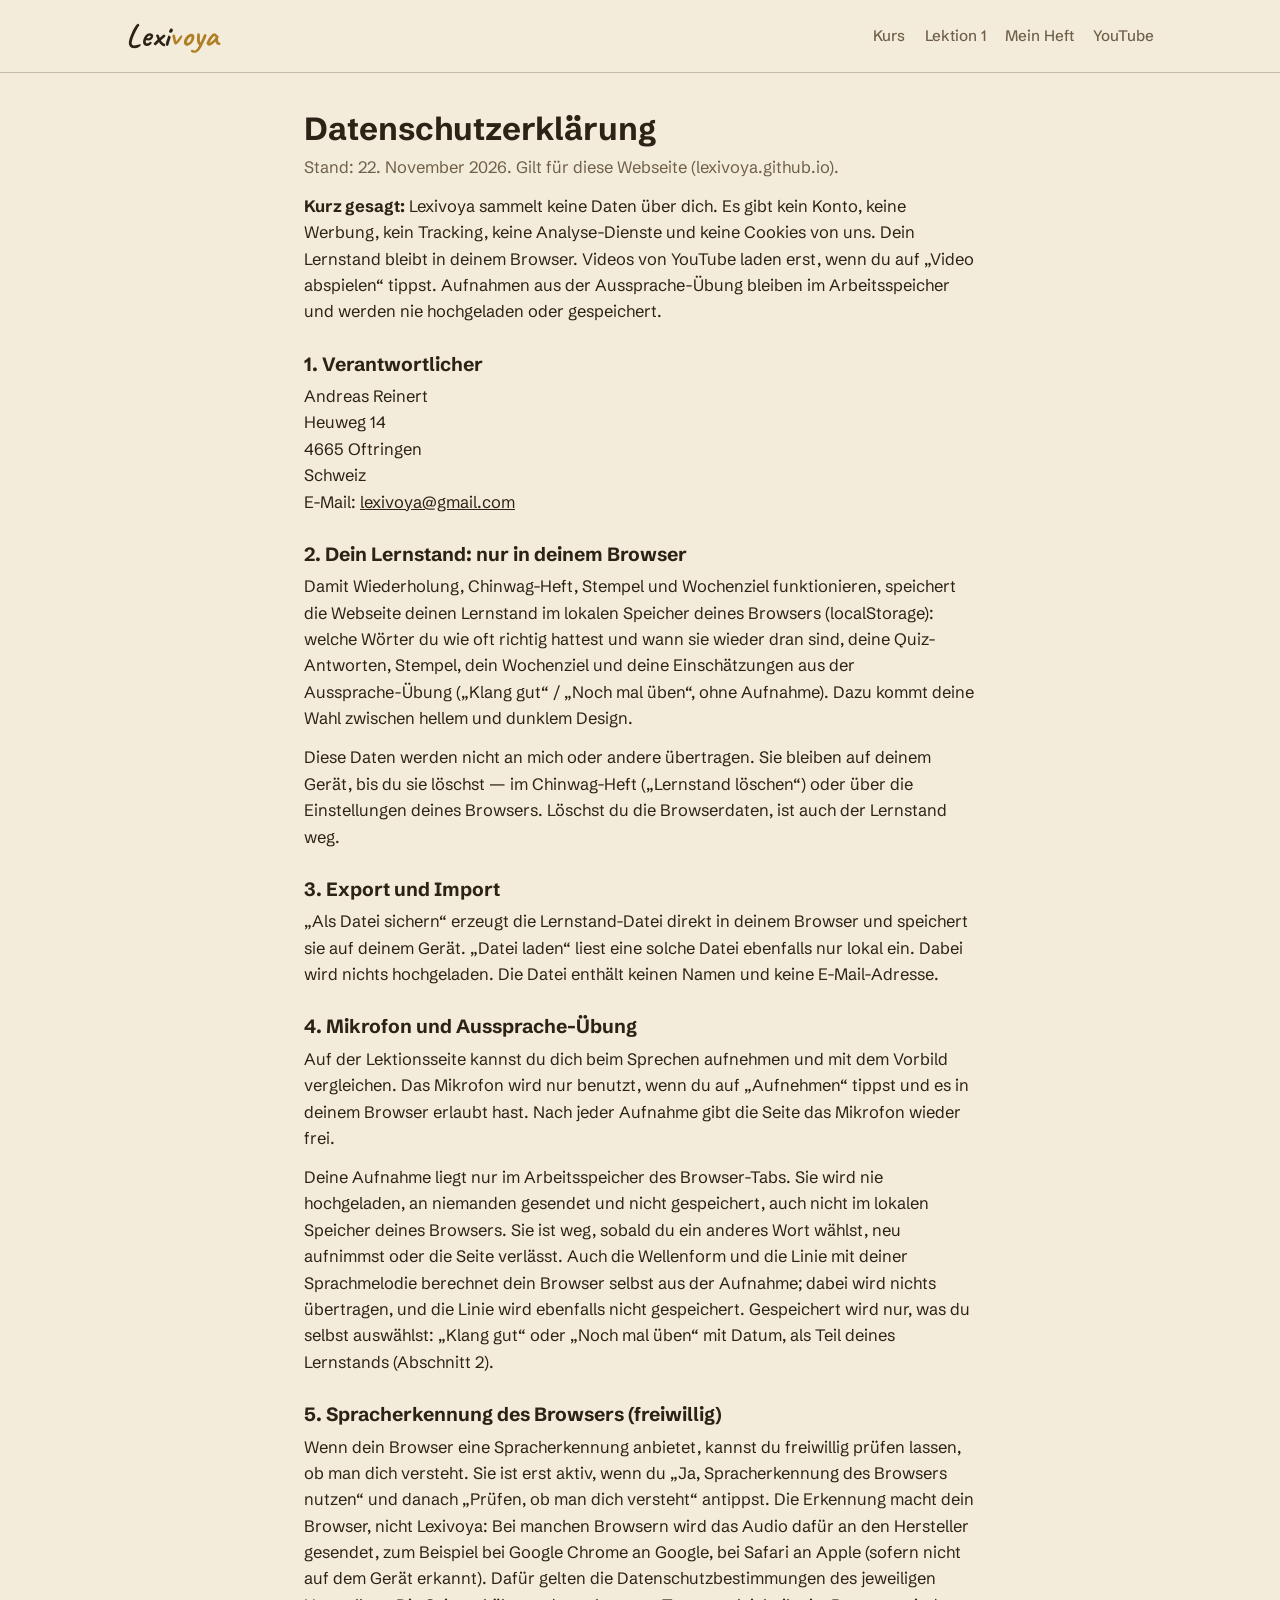
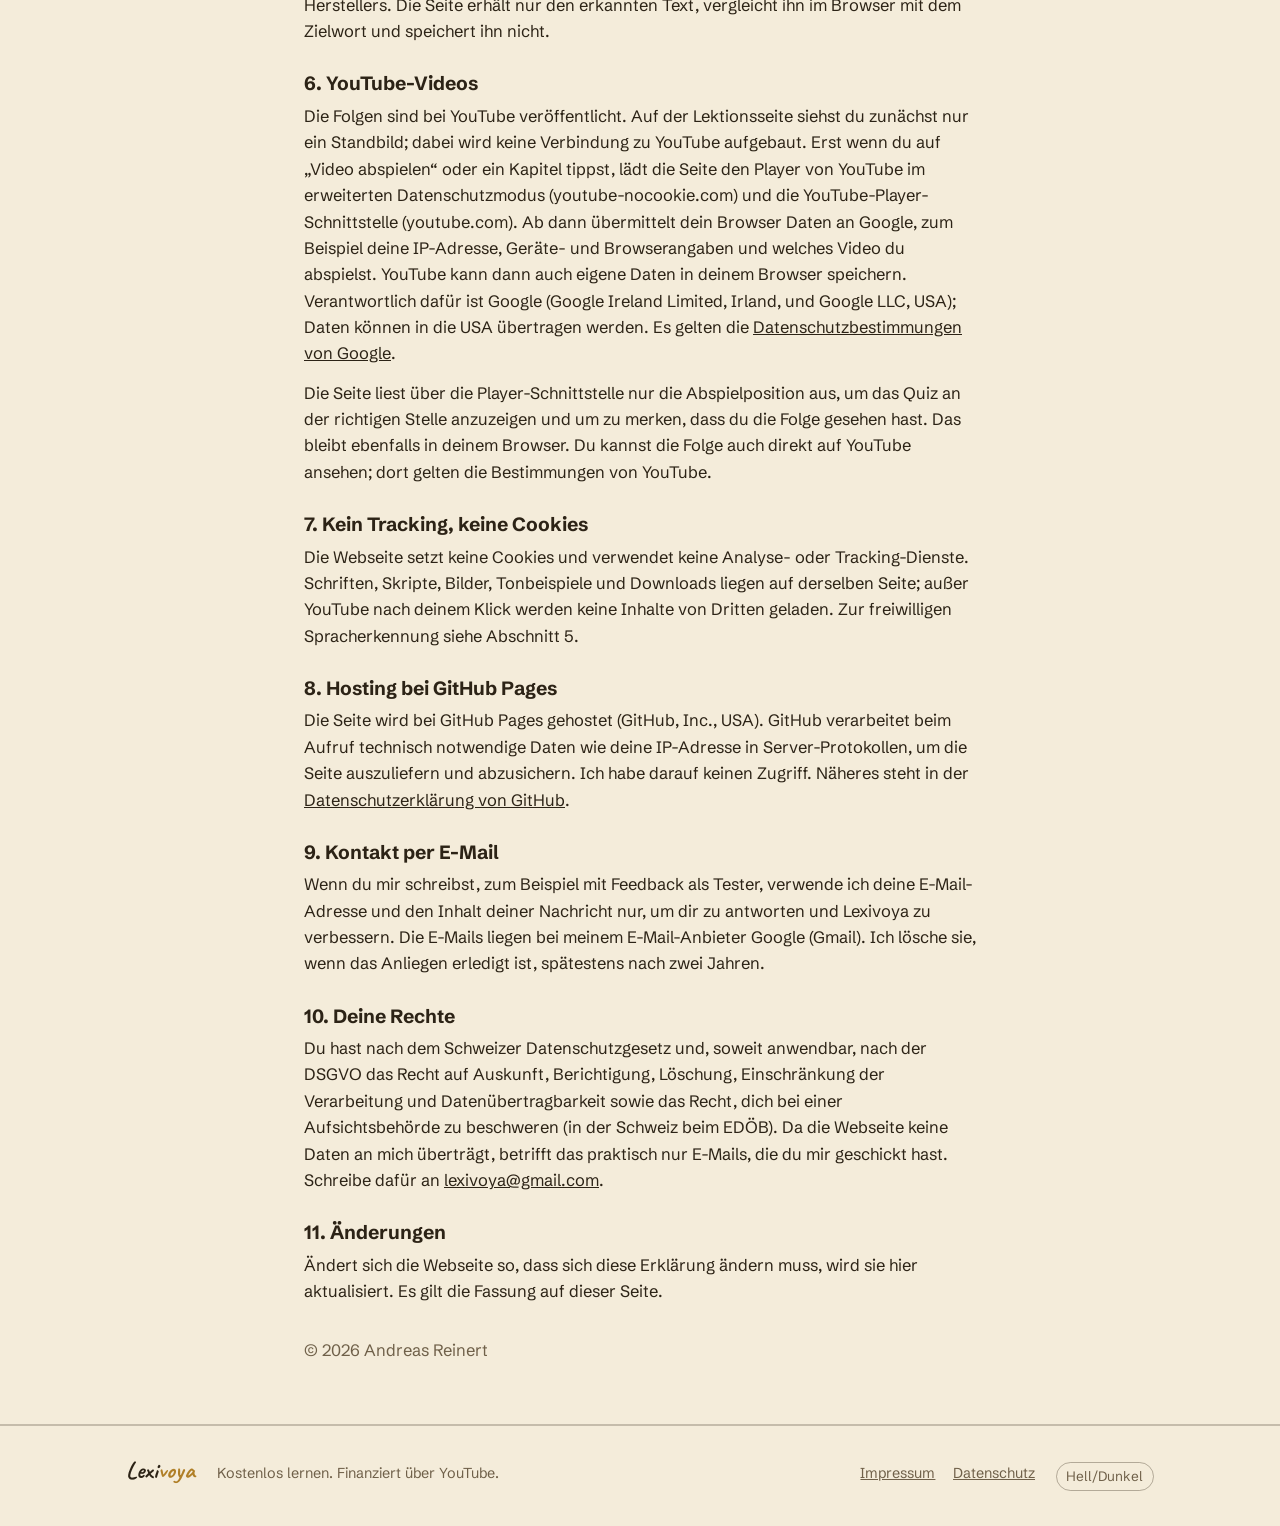
==== datenschutz/index.html @ 8bb56c58 "Aussprache-Übung: Fehlerwege der Spracherkennung, Plattform-Hinweise, Doppelung „Und laut?“ entfernt" ====
<!doctype html>
<html lang="de">
<head>
<meta charset="utf-8">
<meta name="viewport" content="width=device-width, initial-scale=1, viewport-fit=cover">
<meta name="robots" content="noindex, nofollow">
<title>Datenschutz · Lexivoya</title>
<meta name="description" content="Datenschutzerklärung von Lexivoya.">
<meta name="color-scheme" content="light dark">
<link rel="icon" href="/favicon.svg" type="image/svg+xml">
<link rel="stylesheet" href="/css/vorlage.css?v=bb958af956">
<link rel="stylesheet" href="/css/lexivoya.css?v=bb958af956">
<script id="lexivoya-daten" type="application/json">{"kurs":{"name":"CHINWAG","staffel":"Staffel 1 · Fresh Start","folgen":8},"folgen":[{"id":"A1-K01-S01","nr":1,"titel":"Hello, Edinburgh","url":"/chinwag/folge-1/","youtube":"1NfgUpY-cPU","dauer":906.6,"quiz":[{"id":"s08-02","t":735.91,"frage":"Es ist drei Uhr nachmittags. Du steigst in einen Bus. Wie grüßt du?","optionen":["Good morning.","Good afternoon.","Goodbye."],"richtig":1,"erklaerung":"„Good afternoon!“ Mit „goodbye“ wärst du schon wieder ausgestiegen, bevor der Bus losfährt."},{"id":"s08-04","t":761.2,"frage":"Jemand fragt dich: „How do you spell that?\" Was sollst du tun?","optionen":["Danke sagen.","Deinen Namen buchstabieren.","Eine Zahl nennen."],"richtig":1,"erklaerung":"buchstabieren. Und denk an die Falle: Das englische I klingt wie „ai“. Sonst heißt du am Ende Sophia."},{"id":"s08-06","t":788.05,"frage":"Mr MacLeod sagt: „Your key. Number seven.\" Welche Nummer hat Sofías Wohnung?","optionen":["Sechs.","Sieben.","Elf."],"richtig":1,"erklaerung":"sieben. „Seven.“ Im obersten Stock. Ohne Aufzug. Natürlich."}],"woerter":["hello","good-afternoon","please","sorry","thank-you","goodbye","good-morning","i-m","my-name-is","what-s-your-name","nice-to-meet-you","how-do-you-spell-that"]}],"woerter":{"hello":{"en":"hello","de":"hallo","beispiel":"Hello, Edinburgh!","audio":"/audio/a1-k01-s01/hello.mp3","beispiel_audio":"/audio/a1-k01-s01/hello-beispiel.mp3"},"good-afternoon":{"en":"good afternoon","de":"guten Tag (nachmittags)","beispiel":"Good afternoon, Sofía!","audio":"/audio/a1-k01-s01/good-afternoon.mp3","beispiel_audio":"/audio/a1-k01-s01/good-afternoon-beispiel.mp3"},"please":{"en":"please","de":"bitte","beispiel":"Edinburgh, please.","audio":"/audio/a1-k01-s01/please.mp3","beispiel_audio":"/audio/a1-k01-s01/please-beispiel.mp3"},"sorry":{"en":"Sorry?","de":"Wie bitte?","beispiel":"Sorry? Cockburn Street?","audio":"/audio/a1-k01-s01/sorry.mp3","beispiel_audio":"/audio/a1-k01-s01/sorry-beispiel.mp3"},"thank-you":{"en":"thank you","de":"danke","beispiel":"Thank you, Mr MacLeod!","audio":"/audio/a1-k01-s01/thank-you.mp3","beispiel_audio":"/audio/a1-k01-s01/thank-you-beispiel.mp3"},"goodbye":{"en":"goodbye","de":"auf Wiedersehen","beispiel":"Goodbye, Mr MacLeod!","audio":"/audio/a1-k01-s01/goodbye.mp3","beispiel_audio":"/audio/a1-k01-s01/goodbye-beispiel.mp3"},"good-morning":{"en":"good morning","de":"guten Morgen","beispiel":"Good morning, Mr MacLeod!","audio":"/audio/a1-k01-s01/good-morning.mp3","beispiel_audio":"/audio/a1-k01-s01/good-morning-beispiel.mp3"},"i-m":{"en":"I'm","de":"ich bin","beispiel":"I'm Sofía.","audio":"/audio/a1-k01-s01/i-m.mp3","beispiel_audio":"/audio/a1-k01-s01/i-m-beispiel.mp3"},"my-name-is":{"en":"My name is …","de":"mein Name ist …","beispiel":"My name is Sofía Marín.","audio":"/audio/a1-k01-s01/my-name-is.mp3","beispiel_audio":"/audio/a1-k01-s01/my-name-is-beispiel.mp3"},"what-s-your-name":{"en":"What's your name?","de":"Wie heißt du? / Wie heißen Sie?","beispiel":"Hello! What's your name?","audio":"/audio/a1-k01-s01/what-s-your-name.mp3","beispiel_audio":"/audio/a1-k01-s01/what-s-your-name-beispiel.mp3"},"nice-to-meet-you":{"en":"Nice to meet you.","de":"Freut mich.","beispiel":"Hello, I'm Sofía. Nice to meet you.","audio":"/audio/a1-k01-s01/nice-to-meet-you.mp3","beispiel_audio":"/audio/a1-k01-s01/nice-to-meet-you-beispiel.mp3"},"how-do-you-spell-that":{"en":"How do you spell that?","de":"Wie schreibt man das?","beispiel":"Cockburn Street? How do you spell that?","audio":"/audio/a1-k01-s01/how-do-you-spell-that.mp3","beispiel_audio":"/audio/a1-k01-s01/how-do-you-spell-that-beispiel.mp3"}},"kompetenzen":[{"ziel":"Auf Englisch grüßen und dich verabschieden — passend zur Tageszeit","kannst":"Du kannst auf Englisch grüßen und dich verabschieden — passend zur Tageszeit.","woerter":["hello","good-morning","good-afternoon","goodbye"]},{"ziel":"Dich auf Englisch vorstellen","kannst":"Du kannst dich auf Englisch vorstellen.","woerter":["i-m","my-name-is","nice-to-meet-you"]},{"ziel":"Nach einem Namen fragen und um Buchstabieren bitten","kannst":"Du kannst nach einem Namen fragen und darum bitten, ihn zu buchstabieren.","woerter":["what-s-your-name","how-do-you-spell-that"]},{"ziel":"Höflich bitten, danken und nachfragen","kannst":"Du kannst höflich bitten, danken und nachfragen, wenn du etwas nicht verstanden hast.","woerter":["please","thank-you","sorry"]}]}</script>
<script src="/js/lernstand.js?v=bb958af956"></script>
</head>
<body>
<header><div class="wrap nav">
  <a class="wordmark" href="/">Lexi<span>voya</span></a>
  <nav aria-label="Hauptnavigation">
    <a href="/#kurs">Kurs</a>
    <a href="/chinwag/folge-1/">Lektion&nbsp;1</a>
    <a href="/heft/">Mein Heft</a>
    <a href="https://www.youtube.com/@Lexivoya" rel="noopener">YouTube</a>
  </nav>
</div></header>

<main id="top">
<div class="wrap recht">
  <h1>Datenschutzerklärung</h1>
  <p class="muted">Stand: 22. November 2026. Gilt für diese Webseite (lexivoya.github.io).</p>

  <p><b>Kurz gesagt:</b> Lexivoya sammelt keine Daten über dich. Es gibt kein Konto, keine Werbung, kein Tracking, keine Analyse-Dienste und keine Cookies von uns. Dein Lernstand bleibt in deinem Browser. Videos von YouTube laden erst, wenn du auf „Video abspielen“ tippst. Aufnahmen aus der Aussprache-Übung bleiben im Arbeitsspeicher und werden nie hochgeladen oder gespeichert.</p>

  <h2>1. Verantwortlicher</h2>
  <address>
    Andreas Reinert<br>
    Heuweg 14<br>
    4665 Oftringen<br>
    Schweiz<br>
    E-Mail: <a href="mailto:lexivoya@gmail.com">lexivoya@gmail.com</a>
  </address>

  <h2>2. Dein Lernstand: nur in deinem Browser</h2>
  <p>Damit Wiederholung, Chinwag-Heft, Stempel und Wochenziel funktionieren, speichert die Webseite deinen Lernstand im lokalen Speicher deines Browsers (localStorage): welche Wörter du wie oft richtig hattest und wann sie wieder dran sind, deine Quiz-Antworten, Stempel, dein Wochenziel und deine Einschätzungen aus der Aussprache-Übung („Klang gut“ / „Noch mal üben“, ohne Aufnahme). Dazu kommt deine Wahl zwischen hellem und dunklem Design.</p>
  <p>Diese Daten werden nicht an mich oder andere übertragen. Sie bleiben auf deinem Gerät, bis du sie löschst — im Chinwag-Heft („Lernstand löschen“) oder über die Einstellungen deines Browsers. Löschst du die Browserdaten, ist auch der Lernstand weg.</p>

  <h2>3. Export und Import</h2>
  <p>„Als Datei sichern“ erzeugt die Lernstand-Datei direkt in deinem Browser und speichert sie auf deinem Gerät. „Datei laden“ liest eine solche Datei ebenfalls nur lokal ein. Dabei wird nichts hochgeladen. Die Datei enthält keinen Namen und keine E-Mail-Adresse.</p>

  <h2>4. Mikrofon und Aussprache-Übung</h2>
  <p>Auf der Lektionsseite kannst du dich beim Sprechen aufnehmen und mit dem Vorbild vergleichen. Das Mikrofon wird nur benutzt, wenn du auf „Aufnehmen“ tippst und es in deinem Browser erlaubt hast. Nach jeder Aufnahme gibt die Seite das Mikrofon wieder frei.</p>
  <p>Deine Aufnahme liegt nur im Arbeitsspeicher des Browser-Tabs. Sie wird nie hochgeladen, an niemanden gesendet und nicht gespeichert, auch nicht im lokalen Speicher deines Browsers. Sie ist weg, sobald du ein anderes Wort wählst, neu aufnimmst oder die Seite verlässt. Auch die Wellenform und die Linie mit deiner Sprachmelodie berechnet dein Browser selbst aus der Aufnahme; dabei wird nichts übertragen, und die Linie wird ebenfalls nicht gespeichert. Gespeichert wird nur, was du selbst auswählst: „Klang gut“ oder „Noch mal üben“ mit Datum, als Teil deines Lernstands (Abschnitt 2).</p>

  <h2>5. Spracherkennung des Browsers (freiwillig)</h2>
  <p>Wenn dein Browser eine Spracherkennung anbietet, kannst du freiwillig prüfen lassen, ob man dich versteht. Sie ist erst aktiv, wenn du „Ja, Spracherkennung des Browsers nutzen“ und danach „Prüfen, ob man dich versteht“ antippst. Die Erkennung macht dein Browser, nicht Lexivoya: Bei manchen Browsern wird das Audio dafür an den Hersteller gesendet, zum Beispiel bei Google Chrome an Google, bei Safari an Apple (sofern nicht auf dem Gerät erkannt). Dafür gelten die Datenschutzbestimmungen des jeweiligen Herstellers. Die Seite erhält nur den erkannten Text, vergleicht ihn im Browser mit dem Zielwort und speichert ihn nicht.</p>

  <h2>6. YouTube-Videos</h2>
  <p>Die Folgen sind bei YouTube veröffentlicht. Auf der Lektionsseite siehst du zunächst nur ein Standbild; dabei wird keine Verbindung zu YouTube aufgebaut. Erst wenn du auf „Video abspielen“ oder ein Kapitel tippst, lädt die Seite den Player von YouTube im erweiterten Datenschutzmodus (youtube-nocookie.com) und die YouTube-Player-Schnittstelle (youtube.com). Ab dann übermittelt dein Browser Daten an Google, zum Beispiel deine IP-Adresse, Geräte- und Browserangaben und welches Video du abspielst. YouTube kann dann auch eigene Daten in deinem Browser speichern. Verantwortlich dafür ist Google (Google Ireland Limited, Irland, und Google LLC, USA); Daten können in die USA übertragen werden. Es gelten die <a href="https://policies.google.com/privacy?hl=de" rel="noopener">Datenschutzbestimmungen von Google</a>.</p>
  <p>Die Seite liest über die Player-Schnittstelle nur die Abspielposition aus, um das Quiz an der richtigen Stelle anzuzeigen und um zu merken, dass du die Folge gesehen hast. Das bleibt ebenfalls in deinem Browser. Du kannst die Folge auch direkt auf YouTube ansehen; dort gelten die Bestimmungen von YouTube.</p>

  <h2>7. Kein Tracking, keine Cookies</h2>
  <p>Die Webseite setzt keine Cookies und verwendet keine Analyse- oder Tracking-Dienste. Schriften, Skripte, Bilder, Tonbeispiele und Downloads liegen auf derselben Seite; außer YouTube nach deinem Klick werden keine Inhalte von Dritten geladen. Zur freiwilligen Spracherkennung siehe Abschnitt 5.</p>

  <h2>8. Hosting bei GitHub Pages</h2>
  <p>Die Seite wird bei GitHub Pages gehostet (GitHub, Inc., USA). GitHub verarbeitet beim Aufruf technisch notwendige Daten wie deine IP-Adresse in Server-Protokollen, um die Seite auszuliefern und abzusichern. Ich habe darauf keinen Zugriff. Näheres steht in der <a href="https://docs.github.com/de/site-policy/privacy-policies/github-general-privacy-statement" rel="noopener">Datenschutzerklärung von GitHub</a>.</p>

  <h2>9. Kontakt per E-Mail</h2>
  <p>Wenn du mir schreibst, zum Beispiel mit Feedback als Tester, verwende ich deine E-Mail-Adresse und den Inhalt deiner Nachricht nur, um dir zu antworten und Lexivoya zu verbessern. Die E-Mails liegen bei meinem E-Mail-Anbieter Google (Gmail). Ich lösche sie, wenn das Anliegen erledigt ist, spätestens nach zwei Jahren.</p>

  <h2>10. Deine Rechte</h2>
  <p>Du hast nach dem Schweizer Datenschutzgesetz und, soweit anwendbar, nach der DSGVO das Recht auf Auskunft, Berichtigung, Löschung, Einschränkung der Verarbeitung und Datenübertragbarkeit sowie das Recht, dich bei einer Aufsichtsbehörde zu beschweren (in der Schweiz beim EDÖB). Da die Webseite keine Daten an mich überträgt, betrifft das praktisch nur E-Mails, die du mir geschickt hast. Schreibe dafür an <a href="mailto:lexivoya@gmail.com">lexivoya@gmail.com</a>.</p>

  <h2>11. Änderungen</h2>
  <p>Ändert sich die Webseite so, dass sich diese Erklärung ändern muss, wird sie hier aktualisiert. Es gilt die Fassung auf dieser Seite.</p>

  <p style="margin-top:2rem" class="muted">© 2026 Andreas Reinert</p>
</div>

</main>

<footer><div class="wrap foot">
  <span class="wordmark">Lexi<span style="color:var(--accent)">voya</span></span>
  <span>Kostenlos lernen. Finanziert über YouTube.</span>
  <nav aria-label="Rechtliches"><a href="/impressum/">Impressum</a><a href="/datenschutz/">Datenschutz</a><button class="thema" type="button">Hell/Dunkel</button></nav>
</div></footer>

</body>
</html>
---- css/vorlage.css ----
/* Aus der abgenommenen Vorlage website/vorlage/startseite.html übernommen (unverändert). Ergänzungen: lexivoya.css */
/* Layout: eine ruhige Papierbahn, Inhalte als "ins Heft gezeichnete" Abschnitte mit Tusche-Linien */
:root{
  --paper:#f4ecda; --paper-2:#ebdfc4; --ink:#2c2316; --ink-soft:#6f6049;
  --accent:#b07f27; --accent-soft:#d9b25e; --violet:#6f4fa3; --line:#3a2f1e;
  --card:#f8f2e4; --ok:#5c7a3f;
  --hand:'Caveat',cursive; --body:'Schibsted Grotesk',system-ui,sans-serif;
}
@media (prefers-color-scheme: dark){ :root:not([data-theme="light"]){
  --paper:#211b10; --paper-2:#191408; --ink:#efe6d0; --ink-soft:#b5a786;
  --accent:#d2a243; --accent-soft:#8a6a24; --violet:#b9a0e8; --line:#efe6d0;
  --card:#2a2315; --ok:#9dbb77; color-scheme:dark;
}}
:root[data-theme="dark"]{
  --paper:#211b10; --paper-2:#191408; --ink:#efe6d0; --ink-soft:#b5a786;
  --accent:#d2a243; --accent-soft:#8a6a24; --violet:#b9a0e8; --line:#efe6d0;
  --card:#2a2315; --ok:#9dbb77; color-scheme:dark;
}
*{box-sizing:border-box}
body{background:var(--paper); color:var(--ink); font-family:var(--body); line-height:1.6; font-size:16.5px;}
.wrap{max-width:1060px; margin:0 auto; padding-left:max(16px,env(safe-area-inset-left,0px)); padding-right:max(16px,env(safe-area-inset-right,0px));}
h1,h2,h3{text-wrap:balance; line-height:1.12; margin:0}
p{margin:0}
a{color:inherit}
/* Header */
header{position:sticky; top:env(safe-area-inset-top,0px); z-index:9; background:color-mix(in srgb, var(--paper) 88%, transparent); backdrop-filter:blur(6px); border-bottom:1.5px solid color-mix(in srgb, var(--line) 25%, transparent);}
body::before{content:""; position:fixed; inset:0 0 auto; height:env(safe-area-inset-top,0px); z-index:10; background:var(--paper);}
.nav{display:flex; align-items:center; gap:1.4rem; padding-block:.65rem;}
.wordmark{font-family:var(--hand); font-weight:700; font-size:2rem; letter-spacing:.01em; text-decoration:none; color:var(--ink);}
.wordmark span{color:var(--accent)}
.nav nav{margin-left:auto; display:flex; gap:1.2rem; flex-wrap:wrap;}
.nav nav a{text-decoration:none; font-size:.95rem; font-weight:500; color:var(--ink-soft);}
.nav nav a:hover{color:var(--ink)}
/* Hero */
.hero{display:grid; grid-template-columns:1.05fr .95fr; gap:2.5rem; align-items:center; padding-block:3.2rem 2.6rem;}
.kicker{font-family:var(--hand); font-size:1.5rem; font-weight:600; color:var(--violet); margin-bottom:.4rem;}
.hero h1{font-size:clamp(2.1rem,5vw,3.3rem); font-weight:700; letter-spacing:-.015em;}
.hero h1 em{font-style:normal; position:relative; white-space:nowrap;}
.hero h1 em::after{content:""; position:absolute; left:-2px; right:-4px; bottom:.06em; height:.32em; background:var(--accent-soft); opacity:.55; z-index:-1; transform:rotate(-.6deg); border-radius:2px;}
.lede{margin-top:1rem; max-width:34rem; color:var(--ink-soft); font-size:1.08rem;}
.promise{display:inline-flex; align-items:center; gap:.5rem; margin-top:1.3rem; font-family:var(--hand); font-size:1.35rem; font-weight:600; color:var(--ink); border:1.8px solid var(--line); border-radius:999px; padding:.15rem 1rem .25rem; transform:rotate(-.8deg); background:var(--card);}
.promise b{color:var(--accent); font-weight:700;}
.ctas{display:flex; gap:.8rem; margin-top:1.5rem; flex-wrap:wrap;}
.btn{display:inline-block; text-decoration:none; font-weight:700; font-size:1rem; padding:.72rem 1.35rem; border-radius:10px; border:2px solid var(--line);}
.btn-primary{background:var(--ink); color:var(--paper); border-color:var(--ink);}
.btn-primary:hover{background:var(--accent); border-color:var(--accent); color:#fff;}
.btn-ghost{background:transparent; color:var(--ink);}
.btn-ghost:hover{background:var(--card)}
.still{position:relative; border:2px solid var(--line); border-radius:6px; overflow:hidden; box-shadow:6px 7px 0 color-mix(in srgb, var(--line) 22%, transparent); transform:rotate(1.1deg); background:var(--card);}
.still img{display:block; width:100%; max-width:100%; height:auto;}
.still figcaption{font-family:var(--hand); font-size:1.15rem; color:var(--ink-soft); padding:.35rem .8rem .45rem; border-top:1.5px dashed color-mix(in srgb, var(--line) 40%, transparent);}
/* Sections */
section{padding-block:2.6rem;}
.rule{border:none; border-top:2px solid var(--line); opacity:.22; margin:0;}
.sec-head{display:flex; align-items:baseline; gap:.9rem; margin-bottom:1.6rem; flex-wrap:wrap;}
.sec-head h2{font-size:1.65rem; font-weight:700;}
.sec-head .hand{font-family:var(--hand); font-size:1.45rem; font-weight:600; color:var(--violet);}
/* Steps */
.steps{display:grid; grid-template-columns:repeat(3,1fr); gap:1.2rem;}
.step{background:var(--card); border:1.8px solid color-mix(in srgb, var(--line) 55%, transparent); border-radius:10px; padding:1.1rem 1.2rem 1.25rem;}
.step .n{font-family:var(--hand); font-weight:700; font-size:1.9rem; color:var(--accent); line-height:1;}
.step h3{font-size:1.08rem; margin:.45rem 0 .35rem;}
.step p{font-size:.95rem; color:var(--ink-soft);}
/* Woerterbuch-Karte */
.defn{background:var(--card); border-left:4px solid var(--accent); border-radius:0 8px 8px 0; padding:.75rem 1.1rem .85rem; margin-bottom:1.7rem; max-width:46rem; font-size:.98rem; color:var(--ink-soft);}
.defn .w{font-family:var(--hand); font-size:1.55rem; font-weight:700; color:var(--ink); margin-right:.3rem;}
.defn .ipa{color:var(--violet); font-size:.95rem;}
/* Course card */
.course{display:grid; grid-template-columns:.9fr 1.1fr; gap:2.2rem; align-items:center;}
.meta-row{display:flex; gap:.5rem; flex-wrap:wrap; margin-bottom:.8rem;}
.chip{font-size:.8rem; font-weight:700; letter-spacing:.06em; text-transform:uppercase; padding:.18rem .6rem; border-radius:999px; border:1.5px solid var(--line);}
.chip.acc{background:var(--accent); border-color:var(--accent); color:#fff;}
.course h3{font-size:1.9rem; font-weight:700;}
.course .sub{font-family:var(--hand); font-size:1.5rem; color:var(--ink-soft); font-weight:600; margin-top:.15rem;}
.course p.desc{margin-top:.9rem; color:var(--ink-soft);}
.chapters{margin:1.1rem 0 0; padding:0; list-style:none; display:grid; grid-template-columns:1fr 1fr; gap:.3rem .9rem; font-size:.95rem;}
.chapters li{display:flex; gap:.55rem; align-items:baseline; min-width:0;}
.chapters .t{font-variant-numeric:tabular-nums; color:var(--accent); font-weight:700; flex:none;}
/* Lesson preview */
.lesson{display:grid; grid-template-columns:1.2fr .8fr; gap:2.2rem; align-items:start;}
table{width:100%; border-collapse:collapse; font-size:.98rem;}
th{font-family:var(--hand); font-size:1.3rem; font-weight:700; text-align:left; padding:.3rem .6rem; border-bottom:2px solid var(--line);}
td{padding:.42rem .6rem; border-bottom:1.5px dashed color-mix(in srgb, var(--line) 30%, transparent);}
td.en{font-weight:700;}
.table-scroll{overflow-x:auto;}
.falle{background:var(--card); border:2px solid var(--line); border-radius:10px; padding:1.1rem 1.25rem; transform:rotate(.6deg); box-shadow:5px 6px 0 color-mix(in srgb, var(--line) 18%, transparent);}
.falle h3{font-family:var(--hand); font-size:1.7rem; color:var(--violet);}
.falle .big{font-family:var(--hand); font-size:1.9rem; font-weight:700; margin:.5rem 0; color:var(--ink);}
.falle .big b{color:var(--accent);}
.falle p{font-size:.95rem; color:var(--ink-soft);}
.downloads{margin-top:1.4rem; display:flex; gap:.7rem; flex-wrap:wrap;}
.dl{display:inline-flex; align-items:center; gap:.45rem; font-weight:700; font-size:.92rem; border:2px dashed color-mix(in srgb, var(--line) 55%, transparent); color:var(--ink-soft); border-radius:10px; padding:.55rem 1rem;}
.dl .soon{font-family:var(--hand); font-size:1.05rem; color:var(--accent); font-weight:600;}
/* Dashboard teaser */
.dash{display:grid; grid-template-columns:1fr 1fr; gap:2.2rem; align-items:center;}
.bars{display:grid; gap:.9rem;}
.bar label{display:flex; justify-content:space-between; font-size:.92rem; font-weight:500; margin-bottom:.3rem;}
.bar .track{height:12px; border:1.5px solid var(--line); border-radius:999px; overflow:hidden; background:var(--paper-2);}
.bar .fill{height:100%; background:var(--accent); border-radius:999px;}
.bar.v .fill{background:var(--violet);}
.dash-note{font-family:var(--hand); font-size:1.3rem; color:var(--ink-soft); font-weight:600; margin-top:1rem; transform:rotate(-.5deg);}
/* Series strip */
.series{display:grid; grid-template-columns:repeat(4,1fr); gap:1rem;}
.serie{border:1.8px solid color-mix(in srgb, var(--line) 50%, transparent); border-radius:10px; padding:.9rem 1rem 1rem; background:var(--card);}
.serie .name{font-family:var(--hand); font-weight:700; font-size:1.5rem;}
.serie .lang{font-size:.88rem; color:var(--ink-soft);}
.serie .state{display:inline-block; margin-top:.5rem; font-size:.75rem; font-weight:700; letter-spacing:.07em; text-transform:uppercase; padding:.14rem .55rem; border-radius:999px; border:1.5px solid var(--line);}
.serie .state.live{background:var(--ok); border-color:var(--ok); color:#fff;}
/* Footer */
footer{border-top:2px solid color-mix(in srgb, var(--line) 25%, transparent); padding-block:1.6rem 2.2rem; font-size:.9rem; color:var(--ink-soft);}
.foot{display:flex; gap:1.4rem; flex-wrap:wrap; align-items:baseline;}
.foot .wordmark{font-size:1.5rem;}
.foot nav{margin-left:auto; display:flex; gap:1.1rem;}
.foot a{color:var(--ink-soft)}
@media (max-width:820px){
  .hero,.course,.lesson,.dash{grid-template-columns:1fr; gap:1.6rem;}
  .steps{grid-template-columns:1fr;}
  .series{grid-template-columns:1fr 1fr;}
  .chapters{grid-template-columns:1fr;}
  section{padding-block:2rem;}
}
@media (prefers-reduced-motion:reduce){ *{transition:none!important} }
---- css/lexivoya.css ----
/* Lexivoya · Ergänzungen zur Vorlage (vorlage.css). Schriften liegen auf derselben Seite (kein Google-Fonts-Abruf). */
@font-face{font-family:'Caveat'; src:url(/fonts/Caveat.ttf) format('truetype'); font-weight:400 700; font-display:swap;}
@font-face{font-family:'Schibsted Grotesk'; src:url(/fonts/SchibstedGrotesk.ttf) format('truetype'); font-weight:400 900; font-style:normal; font-display:swap;}
@font-face{font-family:'Schibsted Grotesk'; src:url(/fonts/SchibstedGrotesk-Italic.ttf) format('truetype'); font-weight:400 900; font-style:italic; font-display:swap;}

html{-webkit-text-size-adjust:100%;}
[hidden]{display:none !important;}
body{margin:0; overflow-x:hidden;}
img{max-width:100%; height:auto;}
:focus-visible{outline:3px solid var(--accent); outline-offset:2px; border-radius:4px;}
.nav nav a[aria-current="page"]{color:var(--ink); text-decoration:underline; text-decoration-color:var(--accent); text-decoration-thickness:2px; text-underline-offset:4px;}
@media (max-width:640px){
  .nav{flex-wrap:wrap; gap:.2rem 1rem;}
  .nav nav{margin-left:0; width:100%; gap:.9rem; overflow-x:auto; flex-wrap:nowrap; padding-bottom:.2rem;}
  .nav nav a{white-space:nowrap;}
  .wordmark{font-size:1.7rem;}
}
button{font:inherit; color:inherit; cursor:pointer;}
button.btn{background:transparent;}
button.btn-primary{background:var(--ink); color:var(--paper);}
.btn:disabled{opacity:.45; cursor:default;}
.btn-klein{padding:.4rem .85rem; font-size:.92rem; border-radius:8px;}
.hand{font-family:var(--hand);}
.muted{color:var(--ink-soft);}
.hinweis{font-size:.88rem; color:var(--ink-soft);}
.sr-only{position:absolute; width:1px; height:1px; overflow:hidden; clip:rect(0 0 0 0); white-space:nowrap;}
.bald{font-family:var(--hand); font-size:1.15rem; font-weight:600; color:var(--accent);}
.karte{background:var(--card); border:1.8px solid color-mix(in srgb, var(--line) 55%, transparent); border-radius:10px; padding:1.1rem 1.2rem 1.25rem;}
.karte h3{font-size:1.12rem; margin-bottom:.4rem;}
.zwei{display:grid; grid-template-columns:1fr 1fr; gap:1.4rem;}
@media (max-width:820px){ .zwei{grid-template-columns:1fr;} }

/* Downloads: aktiv statt "bald" */
a.dl{text-decoration:none; border-style:solid; color:var(--ink);}
a.dl:hover{background:var(--card);}

/* Video mit Klick-zum-Laden */
.player{position:relative; aspect-ratio:16/9; border:2px solid var(--line); border-radius:8px; overflow:hidden; background:var(--paper-2);}
.player img{display:block; width:100%; height:100%; object-fit:cover;}
.player iframe,.player>div{position:absolute; inset:0; width:100%; height:100%; border:0;}
.player .laden{position:absolute; inset:0; display:flex; flex-direction:column; align-items:center; justify-content:center; gap:.7rem; background:color-mix(in srgb, var(--paper) 35%, transparent); border:0; width:100%; padding:1rem;}
.player .laden .knopf{display:inline-flex; align-items:center; gap:.5rem; background:var(--ink); color:var(--paper); font-weight:700; padding:.7rem 1.3rem; border-radius:999px; font-size:1.05rem;}
.player .laden .knopf::before{content:""; border-left:14px solid currentColor; border-top:9px solid transparent; border-bottom:9px solid transparent;}
.player .laden small{max-width:30rem; text-align:center; background:var(--card); border-radius:8px; padding:.35rem .7rem; font-size:.85rem; color:var(--ink-soft);}
.kapitel-links{margin-top:.8rem;}
.kapitel-links button{background:none; border:0; padding:0; text-align:left; display:flex; gap:.55rem; align-items:baseline;}
.kapitel-links button:hover span:last-child{text-decoration:underline;}

/* Quiz im Video */
.quiz{margin-top:1rem; border:2px solid var(--line); border-radius:10px; padding:1rem 1.2rem 1.2rem; background:var(--card); box-shadow:5px 6px 0 color-mix(in srgb, var(--line) 18%, transparent);}
.quiz[hidden]{display:none;}
.quiz .nr{font-family:var(--hand); font-size:1.4rem; font-weight:700; color:var(--violet);}
.quiz .frage{font-weight:700; font-size:1.08rem; margin:.2rem 0 .8rem;}
.optionen{display:grid; gap:.55rem;}
.optionen button{text-align:left; border:2px solid color-mix(in srgb, var(--line) 55%, transparent); border-radius:10px; padding:.6rem .9rem; background:var(--paper); display:flex; gap:.7rem; align-items:baseline;}
.optionen button b{font-family:var(--hand); font-size:1.35rem; color:var(--accent); line-height:1;}
.optionen button:hover:not(:disabled){border-color:var(--line);}
.optionen button.richtig{border-color:var(--ok); background:color-mix(in srgb, var(--ok) 16%, var(--paper));}
.optionen button.falsch{border-color:#b4543a; background:color-mix(in srgb, #b4543a 12%, var(--paper));}
.rueckmeldung{margin-top:.8rem; font-size:.98rem;}
.rueckmeldung .gut{color:var(--ok); font-weight:700;}
.rueckmeldung .schlecht{color:#b4543a; font-weight:700;}
:root[data-theme="dark"] .rueckmeldung .schlecht, :root[data-theme="dark"] .optionen button.falsch{color:#e9a08a;}
@media (prefers-color-scheme: dark){ :root:not([data-theme="light"]) .rueckmeldung .schlecht{color:#e9a08a;} }
.zeile-knoepfe{display:flex; gap:.6rem; flex-wrap:wrap; margin-top:.9rem;}

/* Vokabeln */
.vok td .bsp{display:block; font-size:.88rem; font-weight:400; color:var(--ink-soft);}
.hoeren{border:1.5px solid color-mix(in srgb, var(--line) 50%, transparent); background:var(--paper); border-radius:999px; width:2.1rem; height:2.1rem; display:inline-grid; place-items:center; padding:0; flex:none;}
.hoeren::before{content:""; border-left:10px solid currentColor; border-top:6px solid transparent; border-bottom:6px solid transparent; margin-left:3px;}
.hoeren.spielt{background:var(--accent-soft);}
details.passiv{margin-top:1.2rem;}
details.passiv summary{cursor:pointer; font-weight:700;}
details.passiv ul{columns:2; gap:1.5rem; padding-left:1.1rem; font-size:.95rem;}
@media (max-width:560px){ details.passiv ul{columns:1;} }

/* Schreibtest */
.schreib{max-width:46rem;}   /* gleiche Breite wie die Aussprache-Karte darunter */
.schreib .zaehler{font-family:var(--hand); font-size:1.3rem; color:var(--ink-soft);}
.schreib .reihe{display:flex; gap:.6rem; align-items:center; margin:.7rem 0;}
.schreib input{flex:1; min-width:0; font:inherit; font-size:1.15rem; padding:.6rem .8rem; border:2px solid var(--line); border-radius:10px; background:var(--paper); color:var(--ink);}
.schreib .loesung{font-family:var(--hand); font-size:1.6rem; font-weight:700;}

/* Heft: Tintenstärke */
.heft-liste{list-style:none; padding:0; margin:0; display:grid; grid-template-columns:repeat(auto-fill,minmax(15rem,1fr)); gap:.2rem 1.4rem;}
.heft-liste li{display:flex; gap:.6rem; align-items:baseline; padding:.35rem 0; border-bottom:1.5px dashed color-mix(in srgb, var(--line) 25%, transparent);}
.heft-liste .w{font-family:var(--hand); font-size:1.55rem; font-weight:700; line-height:1.1;}
.heft-liste .d{font-size:.88rem; color:var(--ink-soft);}
.tinte-neu .w{opacity:.32; font-weight:500;}
.tinte-geuebt .w{opacity:.68; font-weight:600;}
.tinte-fest .w{opacity:1; text-decoration:underline; text-decoration-color:var(--accent); text-decoration-thickness:2px; text-underline-offset:5px;}
.legende{display:flex; gap:1.2rem; flex-wrap:wrap; font-size:.88rem; color:var(--ink-soft); margin-bottom:1rem;}
.legende span b{font-family:var(--hand); font-size:1.3rem;}

/* Stempel */
.stempel-reihe{display:flex; gap:1rem; flex-wrap:wrap;}
.stempel{width:7.2rem; height:7.2rem; border-radius:50%; display:grid; place-items:center; text-align:center; font-family:var(--hand); font-weight:700; line-height:1.05; font-size:1.15rem; border:3px double var(--violet); color:var(--violet); transform:rotate(-8deg); padding:.5rem;}
.stempel small{display:block; font-size:.95rem; font-weight:600;}
.stempel.leer{border:2px dashed color-mix(in srgb, var(--line) 35%, transparent); color:var(--ink-soft); transform:none; opacity:.7; font-weight:500;}

/* Wochenziel */
.ziel-wahl{display:flex; gap:.4rem; flex-wrap:wrap; margin:.6rem 0;}
.ziel-wahl button{width:2.6rem; height:2.6rem; border-radius:50%; border:2px solid color-mix(in srgb, var(--line) 45%, transparent); background:var(--paper); font-weight:700;}
.ziel-wahl button[aria-pressed="true"]{background:var(--ink); color:var(--paper); border-color:var(--ink);}
.punkte{display:flex; gap:.45rem; margin:.5rem 0;}
.punkte i{width:1.1rem; height:1.1rem; border-radius:50%; border:2px solid var(--line); display:inline-block;}
.punkte i.voll{background:var(--accent); border-color:var(--accent);}

/* Kompetenzen */
.kompetenzen{list-style:none; padding:0; margin:0; display:grid; gap:.7rem;}
.kompetenzen li{padding-left:1.8rem; position:relative;}
.kompetenzen li::before{content:"○"; position:absolute; left:0; top:-.05rem; font-size:1.2rem; color:var(--ink-soft);}
.kompetenzen li.ja::before{content:"✓"; color:var(--ok); font-weight:700;}
.kompetenzen li small{display:block; color:var(--ink-soft); font-size:.88rem;}

/* Standbilder */
.galerie{display:grid; grid-template-columns:repeat(3,1fr); gap:1rem;}
.galerie figure{margin:0;}
.galerie .still{transform:none;}
.galerie .still:nth-child(odd){transform:rotate(-.7deg);}
@media (max-width:820px){ .galerie{grid-template-columns:1fr 1fr;} }
@media (max-width:520px){ .galerie{grid-template-columns:1fr;} }

/* Feedback-Abschnitt */
.fragen{margin:0; padding-left:1.2rem; display:grid; gap:.35rem;}
.mail{display:inline-flex; gap:.6rem; align-items:center; flex-wrap:wrap; margin-top:1rem; font-weight:700; font-size:1.1rem;}
.mail code{font-family:inherit; background:var(--card); border:1.5px dashed color-mix(in srgb, var(--line) 50%, transparent); border-radius:8px; padding:.3rem .7rem; user-select:all;}

/* Rechtstexte */
.recht{max-width:44rem; padding-block:2.4rem 3rem;}
.recht h1{font-size:2rem; margin-bottom:.4rem;}
.recht h2{font-size:1.2rem; margin:1.8rem 0 .5rem;}
.recht p,.recht ul{margin:0 0 .8rem;}
.recht address{font-style:normal;}

/* Hell/Dunkel-Schalter */
.thema{background:none; border:1.5px solid color-mix(in srgb, var(--line) 35%, transparent); border-radius:999px; padding:.15rem .6rem; font-size:.85rem; color:var(--ink-soft);}
.foot .thema{margin-left:.2rem;}
@media (max-width:640px){ .promise{display:inline-block; line-height:1.3; padding:.3rem 1rem .4rem;} }

/* Downloads mit Erklärung (Lektionsseite) */
.dl-liste{display:grid; gap:1rem; margin-top:1.4rem;}
.dl-eintrag .hinweis{margin-top:.4rem; max-width:36rem; line-height:1.5;}
.dl-eintrag .hinweis a{color:var(--ink-soft);}

/* Aussprache üben */
.aussprache{max-width:46rem;}
.as-kopf{display:flex; gap:.5rem; align-items:center; flex-wrap:wrap;}
.as-kopf select{font:inherit; font-weight:600; padding:.4rem .6rem; border:2px solid color-mix(in srgb, var(--line) 50%, transparent); border-radius:8px; background:var(--paper); color:var(--ink); min-width:0; flex:1 1 12rem;}
.as-modus{display:inline-flex; border:2px solid color-mix(in srgb, var(--line) 50%, transparent); border-radius:999px; overflow:hidden; margin-left:auto;}
.as-modus button{border:0; background:transparent; padding:.35rem .8rem; font-weight:600; font-size:.9rem; color:var(--ink-soft);}
.as-modus button[aria-pressed="true"]{background:var(--ink); color:var(--paper);}
@media (max-width:560px){ .as-modus{margin-left:0;} }
.as-ziel{font-family:var(--hand); font-size:clamp(1.9rem,6vw,2.6rem); font-weight:700; line-height:1.15; margin-top:1rem;}
.as-schritte{list-style:none; padding:0; margin:1rem 0 .4rem; display:flex; gap:.7rem; flex-wrap:wrap; align-items:center;}
.as-schritte li{display:flex; gap:.6rem; align-items:center;}
.btn.aufnahme-laeuft{background:#b4543a; border-color:#b4543a; color:#fff;}
.as-pegel{width:5.5rem; height:.6rem; border:1.5px solid var(--line); border-radius:999px; overflow:hidden; display:inline-block;}
.as-pegel i{display:block; height:100%; width:0; background:var(--accent); transition:width .08s;}
.as-wellen{margin:.9rem 0 .5rem; display:grid; gap:.25rem;}
.as-wellen figcaption{font-size:.82rem; font-weight:700; letter-spacing:.03em; color:var(--ink-soft); margin-top:.35rem;}
.as-wellen canvas{width:100%; height:80px; display:block; background:var(--paper); border:1.5px solid color-mix(in srgb, var(--line) 30%, transparent); border-radius:8px;}
.as-l::before{content:""; display:inline-block; width:.7rem; height:.7rem; border-radius:2px; margin-right:.4rem; vertical-align:-.05rem;}
.as-l-vorbild::before{background:var(--ink);} .as-l-du::before{background:var(--violet);}
.as-l-melodie::before{height:3px; width:1.1rem; border-radius:2px; background:var(--accent); vertical-align:.2rem;}
.as-legende{font-weight:500!important; letter-spacing:0!important;}
.as-frage{margin:.6rem 0 .2rem;}
.as-einleitung{margin:-.2rem 0 1rem; max-width:62ch;}
.hinweis-box{margin-top:.8rem; background:var(--paper); border:1.5px dashed color-mix(in srgb, var(--line) 45%, transparent); border-radius:8px; padding:.6rem .8rem; font-size:.95rem;}
.as-sr{margin-top:1.4rem; padding-top:1rem; border-top:1.5px dashed color-mix(in srgb, var(--line) 30%, transparent);}
.as-sr h3{font-size:1.05rem; margin-bottom:.4rem;}
.sr-ergebnis{margin-top:.8rem; font-weight:700; font-size:1.1rem;}
.sr-ergebnis.ok span[aria-hidden]{color:var(--ok);} .sr-ergebnis.nein span[aria-hidden]{color:#b4543a;}
.as-merk{margin-top:1rem;}
section[id]{scroll-margin-top:5.5rem;}
@media (max-width:640px){ section[id]{scroll-margin-top:7rem;} }
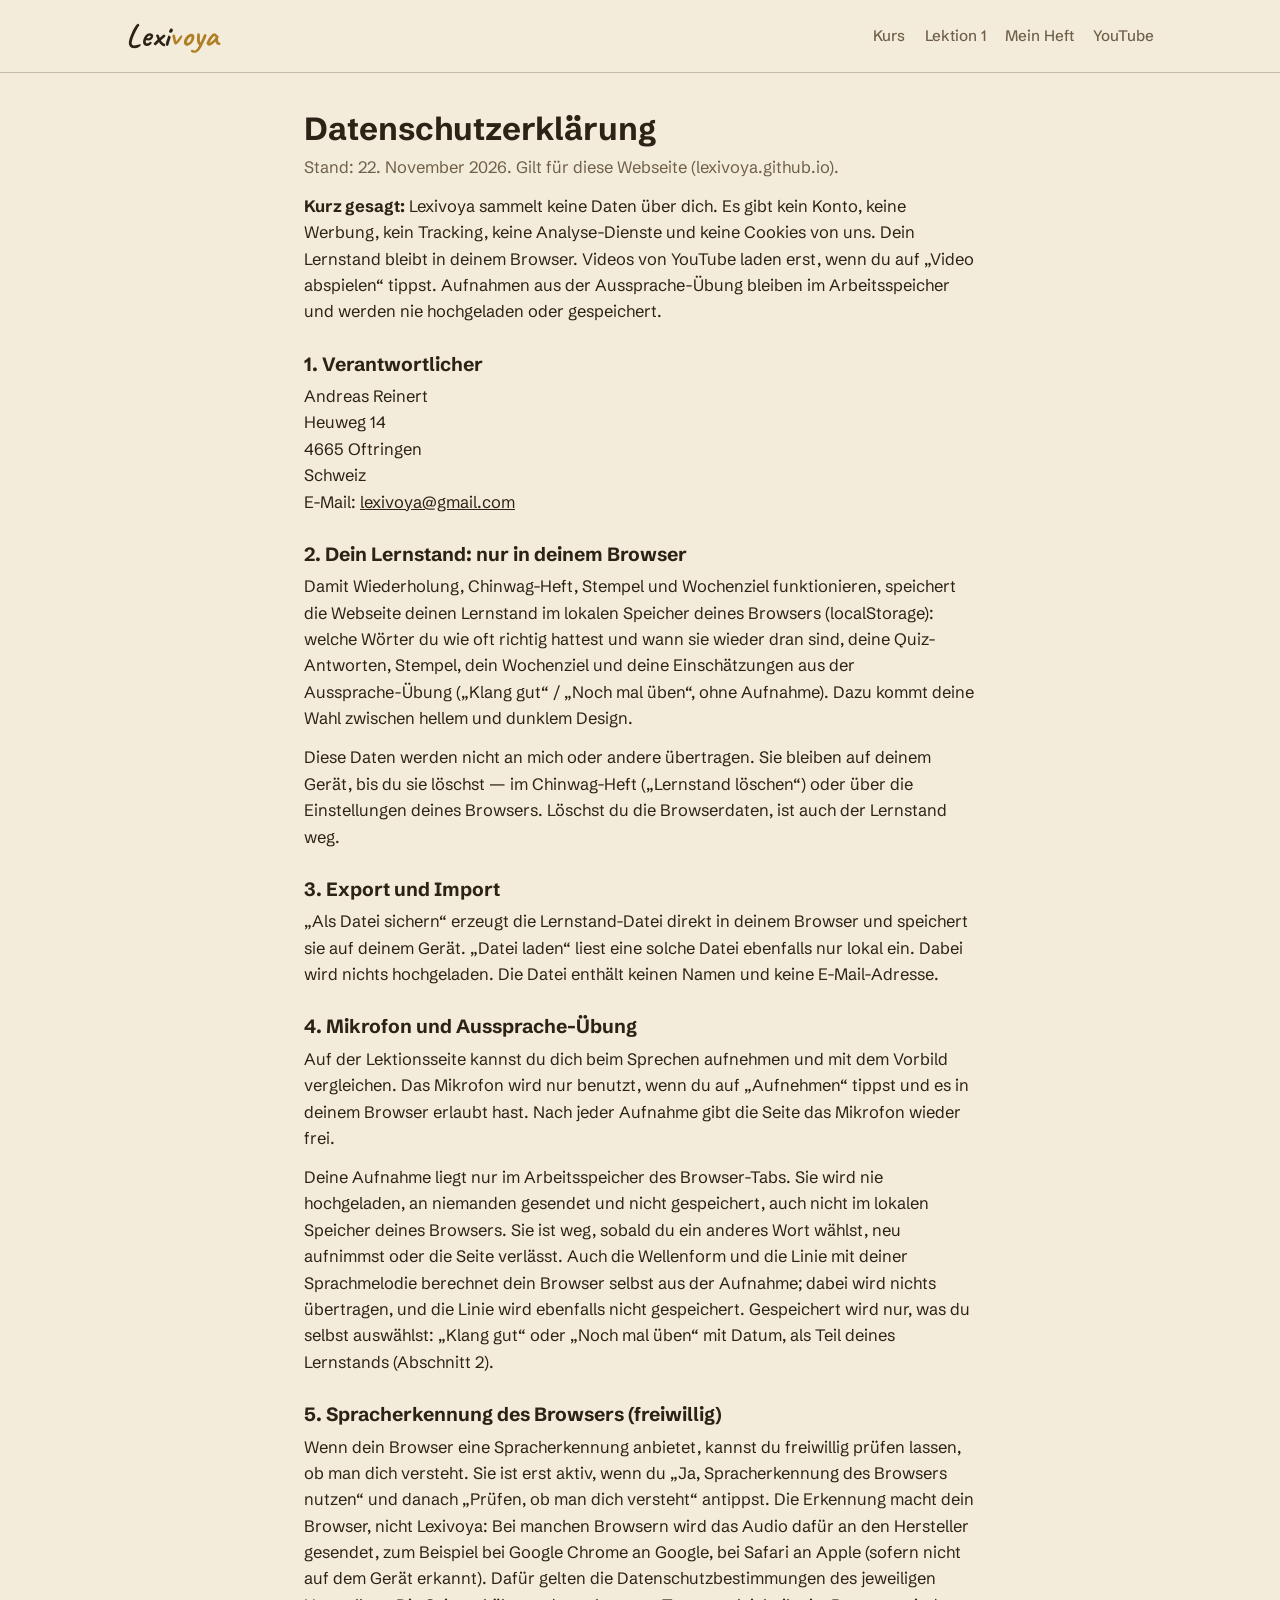
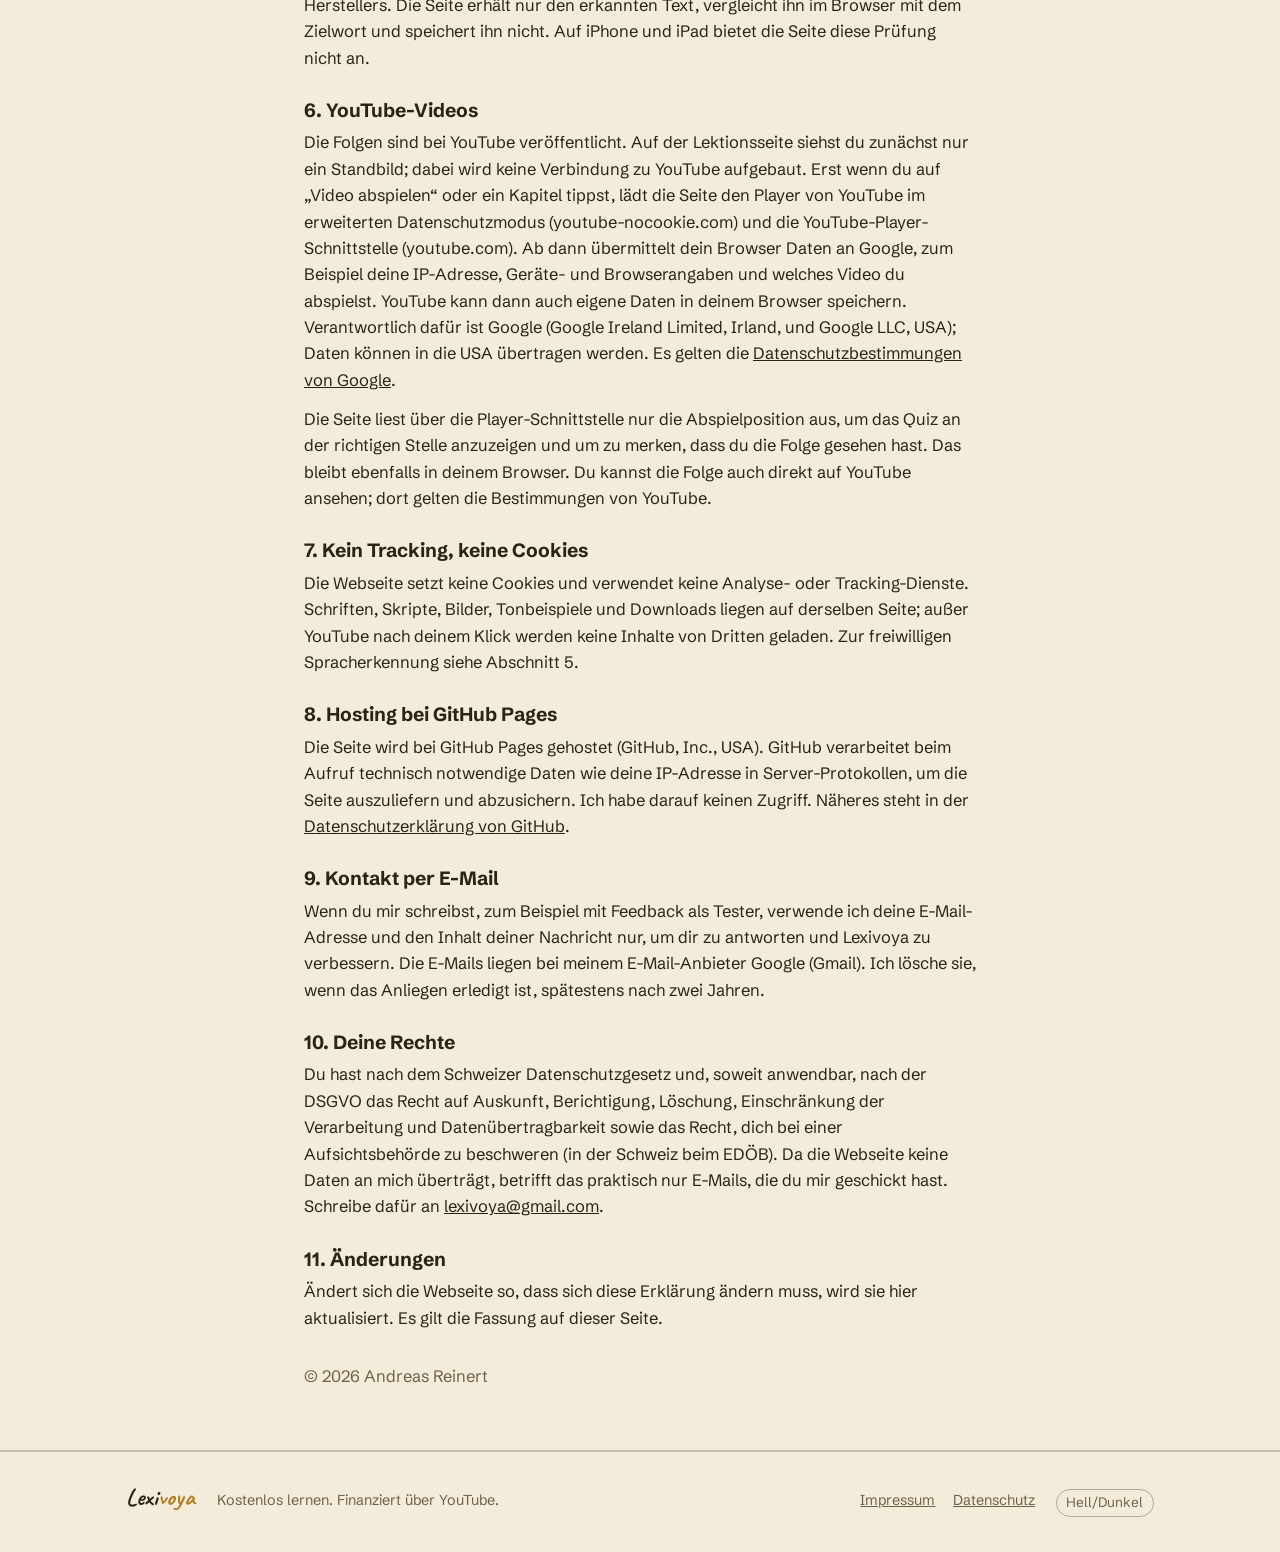
==== commit a6f57f94: "Aussprache-Übung: Verstanden-Prüfung auf iPhone/iPad ausgeblendet, Einzeiler statt Knopf" ====
--- a/datenschutz/index.html
+++ b/datenschutz/index.html
@@ -8,10 +8,10 @@
 <meta name="description" content="Datenschutzerklärung von Lexivoya.">
 <meta name="color-scheme" content="light dark">
 <link rel="icon" href="/favicon.svg" type="image/svg+xml">
-<link rel="stylesheet" href="/css/vorlage.css?v=bb958af956">
-<link rel="stylesheet" href="/css/lexivoya.css?v=bb958af956">
+<link rel="stylesheet" href="/css/vorlage.css?v=5e14d1b49f">
+<link rel="stylesheet" href="/css/lexivoya.css?v=5e14d1b49f">
 <script id="lexivoya-daten" type="application/json">{"kurs":{"name":"CHINWAG","staffel":"Staffel 1 · Fresh Start","folgen":8},"folgen":[{"id":"A1-K01-S01","nr":1,"titel":"Hello, Edinburgh","url":"/chinwag/folge-1/","youtube":"1NfgUpY-cPU","dauer":906.6,"quiz":[{"id":"s08-02","t":735.91,"frage":"Es ist drei Uhr nachmittags. Du steigst in einen Bus. Wie grüßt du?","optionen":["Good morning.","Good afternoon.","Goodbye."],"richtig":1,"erklaerung":"„Good afternoon!“ Mit „goodbye“ wärst du schon wieder ausgestiegen, bevor der Bus losfährt."},{"id":"s08-04","t":761.2,"frage":"Jemand fragt dich: „How do you spell that?\" Was sollst du tun?","optionen":["Danke sagen.","Deinen Namen buchstabieren.","Eine Zahl nennen."],"richtig":1,"erklaerung":"buchstabieren. Und denk an die Falle: Das englische I klingt wie „ai“. Sonst heißt du am Ende Sophia."},{"id":"s08-06","t":788.05,"frage":"Mr MacLeod sagt: „Your key. Number seven.\" Welche Nummer hat Sofías Wohnung?","optionen":["Sechs.","Sieben.","Elf."],"richtig":1,"erklaerung":"sieben. „Seven.“ Im obersten Stock. Ohne Aufzug. Natürlich."}],"woerter":["hello","good-afternoon","please","sorry","thank-you","goodbye","good-morning","i-m","my-name-is","what-s-your-name","nice-to-meet-you","how-do-you-spell-that"]}],"woerter":{"hello":{"en":"hello","de":"hallo","beispiel":"Hello, Edinburgh!","audio":"/audio/a1-k01-s01/hello.mp3","beispiel_audio":"/audio/a1-k01-s01/hello-beispiel.mp3"},"good-afternoon":{"en":"good afternoon","de":"guten Tag (nachmittags)","beispiel":"Good afternoon, Sofía!","audio":"/audio/a1-k01-s01/good-afternoon.mp3","beispiel_audio":"/audio/a1-k01-s01/good-afternoon-beispiel.mp3"},"please":{"en":"please","de":"bitte","beispiel":"Edinburgh, please.","audio":"/audio/a1-k01-s01/please.mp3","beispiel_audio":"/audio/a1-k01-s01/please-beispiel.mp3"},"sorry":{"en":"Sorry?","de":"Wie bitte?","beispiel":"Sorry? Cockburn Street?","audio":"/audio/a1-k01-s01/sorry.mp3","beispiel_audio":"/audio/a1-k01-s01/sorry-beispiel.mp3"},"thank-you":{"en":"thank you","de":"danke","beispiel":"Thank you, Mr MacLeod!","audio":"/audio/a1-k01-s01/thank-you.mp3","beispiel_audio":"/audio/a1-k01-s01/thank-you-beispiel.mp3"},"goodbye":{"en":"goodbye","de":"auf Wiedersehen","beispiel":"Goodbye, Mr MacLeod!","audio":"/audio/a1-k01-s01/goodbye.mp3","beispiel_audio":"/audio/a1-k01-s01/goodbye-beispiel.mp3"},"good-morning":{"en":"good morning","de":"guten Morgen","beispiel":"Good morning, Mr MacLeod!","audio":"/audio/a1-k01-s01/good-morning.mp3","beispiel_audio":"/audio/a1-k01-s01/good-morning-beispiel.mp3"},"i-m":{"en":"I'm","de":"ich bin","beispiel":"I'm Sofía.","audio":"/audio/a1-k01-s01/i-m.mp3","beispiel_audio":"/audio/a1-k01-s01/i-m-beispiel.mp3"},"my-name-is":{"en":"My name is …","de":"mein Name ist …","beispiel":"My name is Sofía Marín.","audio":"/audio/a1-k01-s01/my-name-is.mp3","beispiel_audio":"/audio/a1-k01-s01/my-name-is-beispiel.mp3"},"what-s-your-name":{"en":"What's your name?","de":"Wie heißt du? / Wie heißen Sie?","beispiel":"Hello! What's your name?","audio":"/audio/a1-k01-s01/what-s-your-name.mp3","beispiel_audio":"/audio/a1-k01-s01/what-s-your-name-beispiel.mp3"},"nice-to-meet-you":{"en":"Nice to meet you.","de":"Freut mich.","beispiel":"Hello, I'm Sofía. Nice to meet you.","audio":"/audio/a1-k01-s01/nice-to-meet-you.mp3","beispiel_audio":"/audio/a1-k01-s01/nice-to-meet-you-beispiel.mp3"},"how-do-you-spell-that":{"en":"How do you spell that?","de":"Wie schreibt man das?","beispiel":"Cockburn Street? How do you spell that?","audio":"/audio/a1-k01-s01/how-do-you-spell-that.mp3","beispiel_audio":"/audio/a1-k01-s01/how-do-you-spell-that-beispiel.mp3"}},"kompetenzen":[{"ziel":"Auf Englisch grüßen und dich verabschieden — passend zur Tageszeit","kannst":"Du kannst auf Englisch grüßen und dich verabschieden — passend zur Tageszeit.","woerter":["hello","good-morning","good-afternoon","goodbye"]},{"ziel":"Dich auf Englisch vorstellen","kannst":"Du kannst dich auf Englisch vorstellen.","woerter":["i-m","my-name-is","nice-to-meet-you"]},{"ziel":"Nach einem Namen fragen und um Buchstabieren bitten","kannst":"Du kannst nach einem Namen fragen und darum bitten, ihn zu buchstabieren.","woerter":["what-s-your-name","how-do-you-spell-that"]},{"ziel":"Höflich bitten, danken und nachfragen","kannst":"Du kannst höflich bitten, danken und nachfragen, wenn du etwas nicht verstanden hast.","woerter":["please","thank-you","sorry"]}]}</script>
-<script src="/js/lernstand.js?v=bb958af956"></script>
+<script src="/js/lernstand.js?v=5e14d1b49f"></script>
 </head>
 <body>
 <header><div class="wrap nav">
@@ -52,7 +52,7 @@
   <p>Deine Aufnahme liegt nur im Arbeitsspeicher des Browser-Tabs. Sie wird nie hochgeladen, an niemanden gesendet und nicht gespeichert, auch nicht im lokalen Speicher deines Browsers. Sie ist weg, sobald du ein anderes Wort wählst, neu aufnimmst oder die Seite verlässt. Auch die Wellenform und die Linie mit deiner Sprachmelodie berechnet dein Browser selbst aus der Aufnahme; dabei wird nichts übertragen, und die Linie wird ebenfalls nicht gespeichert. Gespeichert wird nur, was du selbst auswählst: „Klang gut“ oder „Noch mal üben“ mit Datum, als Teil deines Lernstands (Abschnitt 2).</p>
 
   <h2>5. Spracherkennung des Browsers (freiwillig)</h2>
-  <p>Wenn dein Browser eine Spracherkennung anbietet, kannst du freiwillig prüfen lassen, ob man dich versteht. Sie ist erst aktiv, wenn du „Ja, Spracherkennung des Browsers nutzen“ und danach „Prüfen, ob man dich versteht“ antippst. Die Erkennung macht dein Browser, nicht Lexivoya: Bei manchen Browsern wird das Audio dafür an den Hersteller gesendet, zum Beispiel bei Google Chrome an Google, bei Safari an Apple (sofern nicht auf dem Gerät erkannt). Dafür gelten die Datenschutzbestimmungen des jeweiligen Herstellers. Die Seite erhält nur den erkannten Text, vergleicht ihn im Browser mit dem Zielwort und speichert ihn nicht.</p>
+  <p>Wenn dein Browser eine Spracherkennung anbietet, kannst du freiwillig prüfen lassen, ob man dich versteht. Sie ist erst aktiv, wenn du „Ja, Spracherkennung des Browsers nutzen“ und danach „Prüfen, ob man dich versteht“ antippst. Die Erkennung macht dein Browser, nicht Lexivoya: Bei manchen Browsern wird das Audio dafür an den Hersteller gesendet, zum Beispiel bei Google Chrome an Google, bei Safari an Apple (sofern nicht auf dem Gerät erkannt). Dafür gelten die Datenschutzbestimmungen des jeweiligen Herstellers. Die Seite erhält nur den erkannten Text, vergleicht ihn im Browser mit dem Zielwort und speichert ihn nicht. Auf iPhone und iPad bietet die Seite diese Prüfung nicht an.</p>
 
   <h2>6. YouTube-Videos</h2>
   <p>Die Folgen sind bei YouTube veröffentlicht. Auf der Lektionsseite siehst du zunächst nur ein Standbild; dabei wird keine Verbindung zu YouTube aufgebaut. Erst wenn du auf „Video abspielen“ oder ein Kapitel tippst, lädt die Seite den Player von YouTube im erweiterten Datenschutzmodus (youtube-nocookie.com) und die YouTube-Player-Schnittstelle (youtube.com). Ab dann übermittelt dein Browser Daten an Google, zum Beispiel deine IP-Adresse, Geräte- und Browserangaben und welches Video du abspielst. YouTube kann dann auch eigene Daten in deinem Browser speichern. Verantwortlich dafür ist Google (Google Ireland Limited, Irland, und Google LLC, USA); Daten können in die USA übertragen werden. Es gelten die <a href="https://policies.google.com/privacy?hl=de" rel="noopener">Datenschutzbestimmungen von Google</a>.</p>
--- a/css/lexivoya.css
+++ b/css/lexivoya.css
@@ -165,6 +165,7 @@
 .as-l-melodie::before{height:3px; width:1.1rem; border-radius:2px; background:var(--accent); vertical-align:.2rem;}
 .as-legende{font-weight:500!important; letter-spacing:0!important;}
 .as-frage{margin:.6rem 0 .2rem;}
+.as-sr-ios{margin-top:1.2rem; padding-top:.8rem; border-top:1.5px dashed color-mix(in srgb, var(--line) 30%, transparent);}
 .as-einleitung{margin:-.2rem 0 1rem; max-width:62ch;}
 .hinweis-box{margin-top:.8rem; background:var(--paper); border:1.5px dashed color-mix(in srgb, var(--line) 45%, transparent); border-radius:8px; padding:.6rem .8rem; font-size:.95rem;}
 .as-sr{margin-top:1.4rem; padding-top:1rem; border-top:1.5px dashed color-mix(in srgb, var(--line) 30%, transparent);}
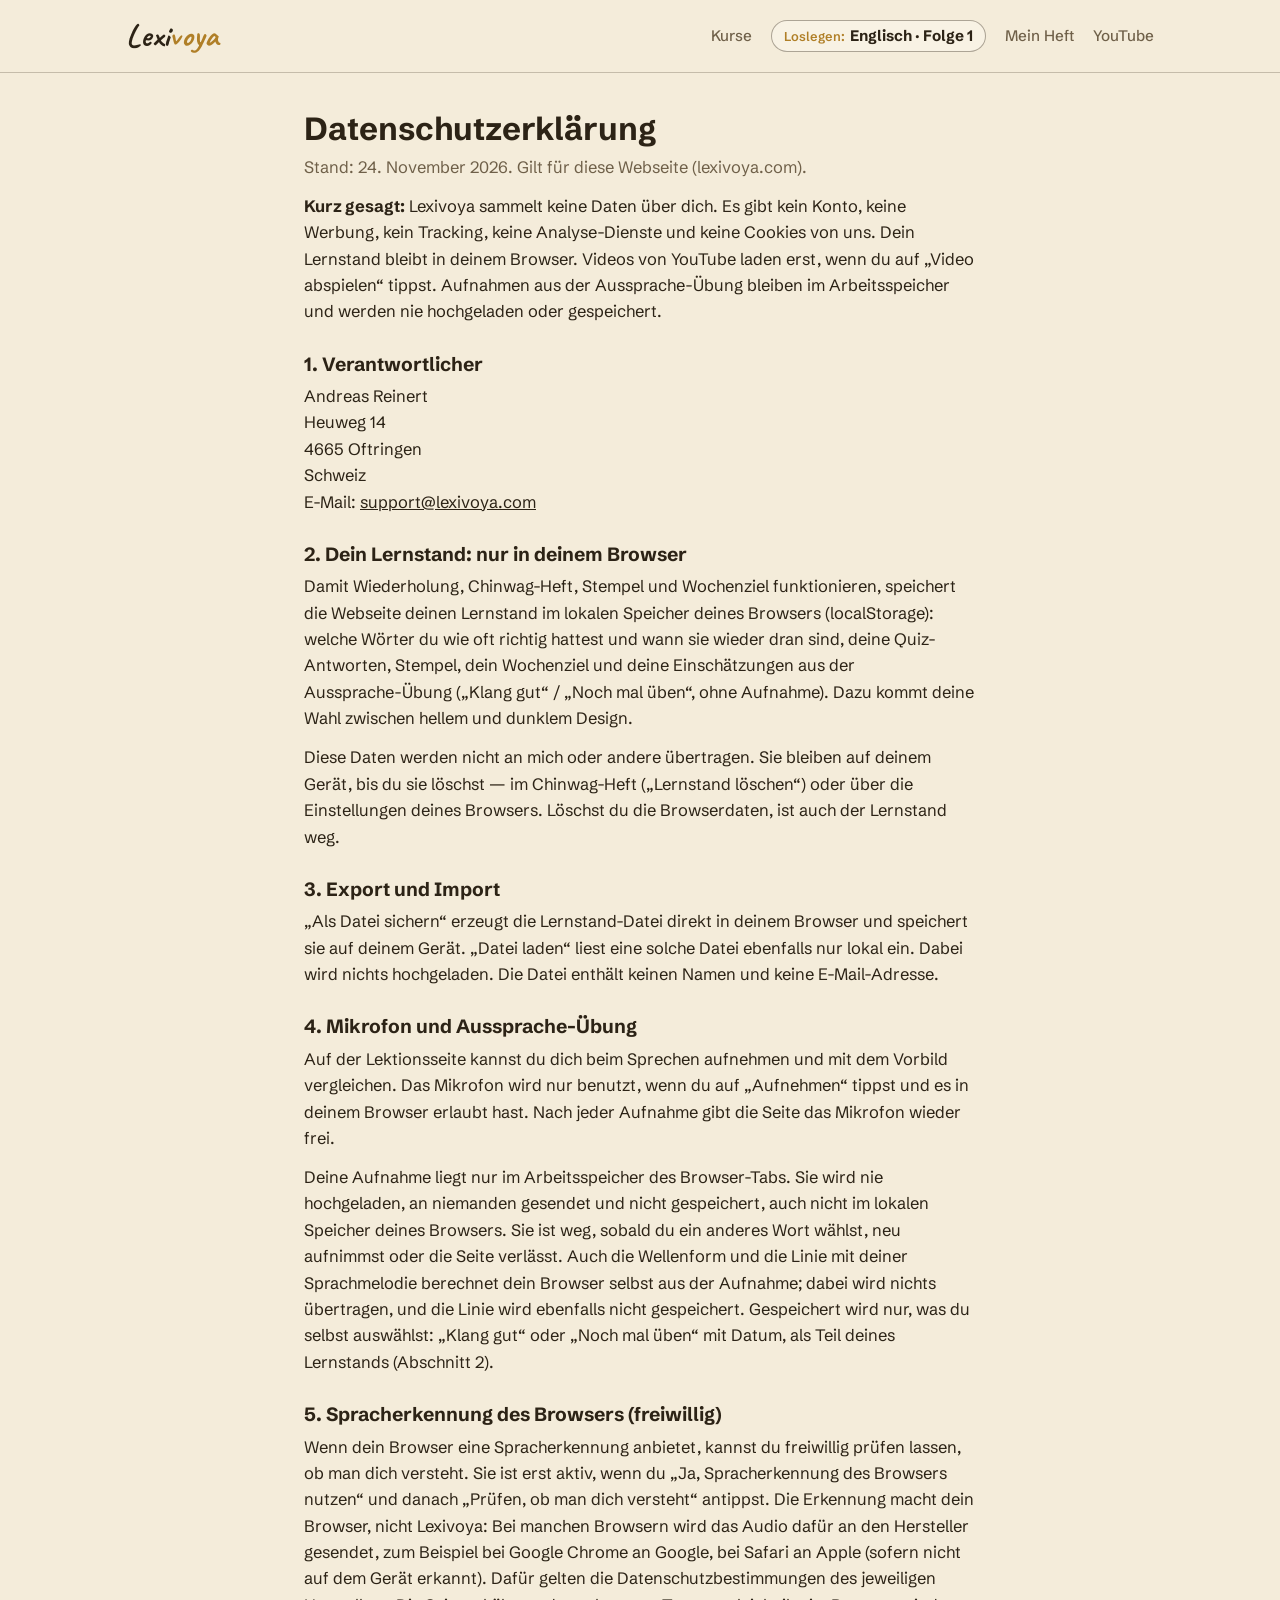
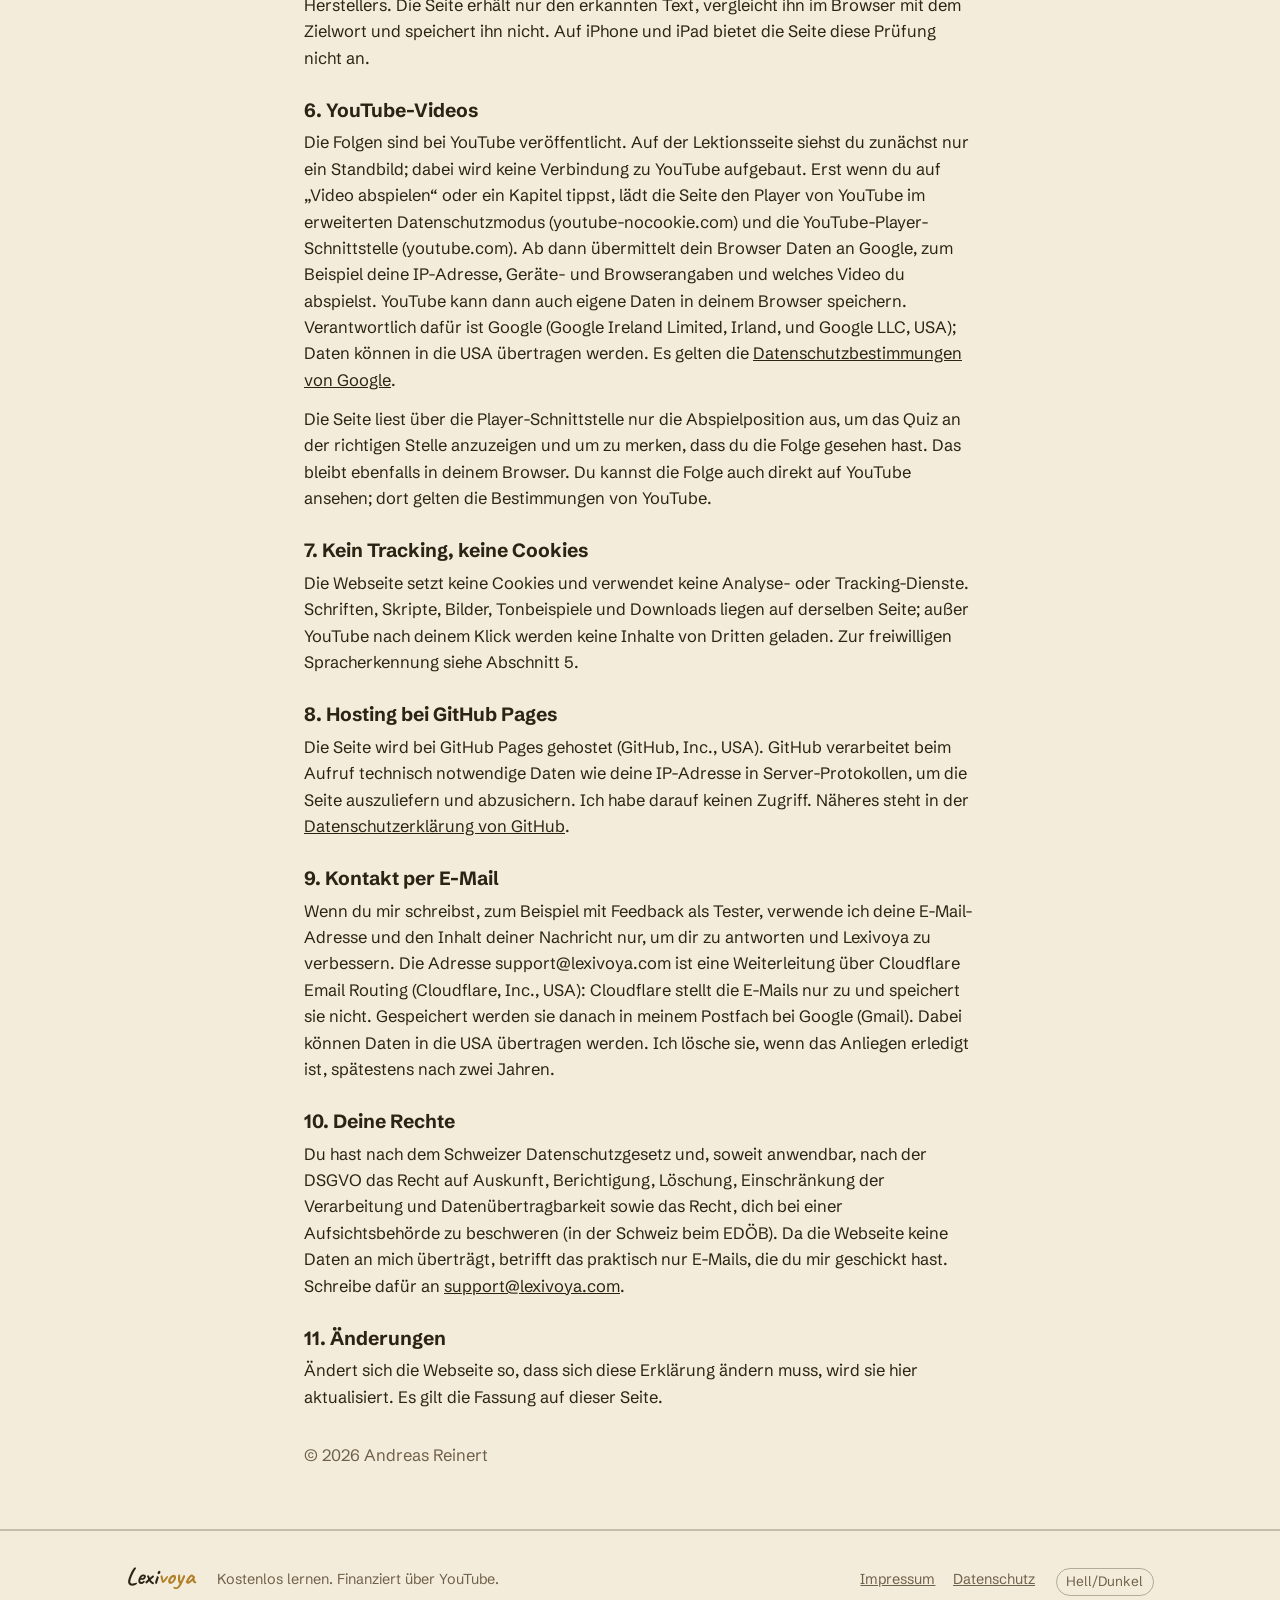
==== commit 5e7fbf73: "Lexivoya-Website: Menü v2 (Kurse · Weiterlernen · Mein Heft · YouTube), PWA, Favicon, Ton nur nach K" ====
--- a/datenschutz/index.html
+++ b/datenschutz/index.html
@@ -6,28 +6,39 @@
 <meta name="robots" content="noindex, nofollow">
 <title>Datenschutz · Lexivoya</title>
 <meta name="description" content="Datenschutzerklärung von Lexivoya.">
+<link rel="canonical" href="https://lexivoya.com/datenschutz/">
 <meta name="color-scheme" content="light dark">
-<link rel="icon" href="/favicon.svg" type="image/svg+xml">
-<link rel="stylesheet" href="/css/vorlage.css?v=5e14d1b49f">
-<link rel="stylesheet" href="/css/lexivoya.css?v=5e14d1b49f">
-<script id="lexivoya-daten" type="application/json">{"kurs":{"name":"CHINWAG","staffel":"Staffel 1 · Fresh Start","folgen":8},"folgen":[{"id":"A1-K01-S01","nr":1,"titel":"Hello, Edinburgh","url":"/chinwag/folge-1/","youtube":"1NfgUpY-cPU","dauer":906.6,"quiz":[{"id":"s08-02","t":735.91,"frage":"Es ist drei Uhr nachmittags. Du steigst in einen Bus. Wie grüßt du?","optionen":["Good morning.","Good afternoon.","Goodbye."],"richtig":1,"erklaerung":"„Good afternoon!“ Mit „goodbye“ wärst du schon wieder ausgestiegen, bevor der Bus losfährt."},{"id":"s08-04","t":761.2,"frage":"Jemand fragt dich: „How do you spell that?\" Was sollst du tun?","optionen":["Danke sagen.","Deinen Namen buchstabieren.","Eine Zahl nennen."],"richtig":1,"erklaerung":"buchstabieren. Und denk an die Falle: Das englische I klingt wie „ai“. Sonst heißt du am Ende Sophia."},{"id":"s08-06","t":788.05,"frage":"Mr MacLeod sagt: „Your key. Number seven.\" Welche Nummer hat Sofías Wohnung?","optionen":["Sechs.","Sieben.","Elf."],"richtig":1,"erklaerung":"sieben. „Seven.“ Im obersten Stock. Ohne Aufzug. Natürlich."}],"woerter":["hello","good-afternoon","please","sorry","thank-you","goodbye","good-morning","i-m","my-name-is","what-s-your-name","nice-to-meet-you","how-do-you-spell-that"]}],"woerter":{"hello":{"en":"hello","de":"hallo","beispiel":"Hello, Edinburgh!","audio":"/audio/a1-k01-s01/hello.mp3","beispiel_audio":"/audio/a1-k01-s01/hello-beispiel.mp3"},"good-afternoon":{"en":"good afternoon","de":"guten Tag (nachmittags)","beispiel":"Good afternoon, Sofía!","audio":"/audio/a1-k01-s01/good-afternoon.mp3","beispiel_audio":"/audio/a1-k01-s01/good-afternoon-beispiel.mp3"},"please":{"en":"please","de":"bitte","beispiel":"Edinburgh, please.","audio":"/audio/a1-k01-s01/please.mp3","beispiel_audio":"/audio/a1-k01-s01/please-beispiel.mp3"},"sorry":{"en":"Sorry?","de":"Wie bitte?","beispiel":"Sorry? Cockburn Street?","audio":"/audio/a1-k01-s01/sorry.mp3","beispiel_audio":"/audio/a1-k01-s01/sorry-beispiel.mp3"},"thank-you":{"en":"thank you","de":"danke","beispiel":"Thank you, Mr MacLeod!","audio":"/audio/a1-k01-s01/thank-you.mp3","beispiel_audio":"/audio/a1-k01-s01/thank-you-beispiel.mp3"},"goodbye":{"en":"goodbye","de":"auf Wiedersehen","beispiel":"Goodbye, Mr MacLeod!","audio":"/audio/a1-k01-s01/goodbye.mp3","beispiel_audio":"/audio/a1-k01-s01/goodbye-beispiel.mp3"},"good-morning":{"en":"good morning","de":"guten Morgen","beispiel":"Good morning, Mr MacLeod!","audio":"/audio/a1-k01-s01/good-morning.mp3","beispiel_audio":"/audio/a1-k01-s01/good-morning-beispiel.mp3"},"i-m":{"en":"I'm","de":"ich bin","beispiel":"I'm Sofía.","audio":"/audio/a1-k01-s01/i-m.mp3","beispiel_audio":"/audio/a1-k01-s01/i-m-beispiel.mp3"},"my-name-is":{"en":"My name is …","de":"mein Name ist …","beispiel":"My name is Sofía Marín.","audio":"/audio/a1-k01-s01/my-name-is.mp3","beispiel_audio":"/audio/a1-k01-s01/my-name-is-beispiel.mp3"},"what-s-your-name":{"en":"What's your name?","de":"Wie heißt du? / Wie heißen Sie?","beispiel":"Hello! What's your name?","audio":"/audio/a1-k01-s01/what-s-your-name.mp3","beispiel_audio":"/audio/a1-k01-s01/what-s-your-name-beispiel.mp3"},"nice-to-meet-you":{"en":"Nice to meet you.","de":"Freut mich.","beispiel":"Hello, I'm Sofía. Nice to meet you.","audio":"/audio/a1-k01-s01/nice-to-meet-you.mp3","beispiel_audio":"/audio/a1-k01-s01/nice-to-meet-you-beispiel.mp3"},"how-do-you-spell-that":{"en":"How do you spell that?","de":"Wie schreibt man das?","beispiel":"Cockburn Street? How do you spell that?","audio":"/audio/a1-k01-s01/how-do-you-spell-that.mp3","beispiel_audio":"/audio/a1-k01-s01/how-do-you-spell-that-beispiel.mp3"}},"kompetenzen":[{"ziel":"Auf Englisch grüßen und dich verabschieden — passend zur Tageszeit","kannst":"Du kannst auf Englisch grüßen und dich verabschieden — passend zur Tageszeit.","woerter":["hello","good-morning","good-afternoon","goodbye"]},{"ziel":"Dich auf Englisch vorstellen","kannst":"Du kannst dich auf Englisch vorstellen.","woerter":["i-m","my-name-is","nice-to-meet-you"]},{"ziel":"Nach einem Namen fragen und um Buchstabieren bitten","kannst":"Du kannst nach einem Namen fragen und darum bitten, ihn zu buchstabieren.","woerter":["what-s-your-name","how-do-you-spell-that"]},{"ziel":"Höflich bitten, danken und nachfragen","kannst":"Du kannst höflich bitten, danken und nachfragen, wenn du etwas nicht verstanden hast.","woerter":["please","thank-you","sorry"]}]}</script>
-<script src="/js/lernstand.js?v=5e14d1b49f"></script>
+<meta name="theme-color" content="#f4ecda" media="(prefers-color-scheme: light)">
+<meta name="theme-color" content="#211b10" media="(prefers-color-scheme: dark)">
+<link rel="manifest" href="/manifest.webmanifest">
+<link rel="icon" href="/favicon.ico" sizes="48x48">
+<link rel="icon" href="/icons/favicon-32.png" sizes="32x32" type="image/png">
+<link rel="icon" href="/icons/favicon-16.png" sizes="16x16" type="image/png">
+<link rel="apple-touch-icon" href="/apple-touch-icon.png">
+<meta name="apple-mobile-web-app-title" content="Lexivoya">
+<meta name="apple-mobile-web-app-capable" content="yes">
+<meta name="mobile-web-app-capable" content="yes">
+<meta name="apple-mobile-web-app-status-bar-style" content="default">
+<link rel="stylesheet" href="/css/vorlage.css?v=e315cebc33">
+<link rel="stylesheet" href="/css/lexivoya.css?v=e315cebc33">
+<script id="lexivoya-daten" type="application/json">{"kurse":[{"serie":"chinwag","name":"CHINWAG","sprache":"Englisch","richtung":"Deutsch → Englisch","niveau":"A1","staffel":"Staffel 1 · Fresh Start","folgen_geplant":8,"folgen":["A1-K01-S01"]}],"folgen":[{"id":"A1-K01-S01","kurs":"chinwag","nr":1,"titel":"Hello, Edinburgh","url":"/chinwag/folge-1/","youtube":"1NfgUpY-cPU","dauer":918.8,"quiz":[{"id":"s08-02","t":744.71,"frage":"Es ist drei Uhr nachmittags. Du steigst in einen Bus. Wie grüßt du?","optionen":["Good morning.","Good afternoon.","Goodbye."],"richtig":1,"erklaerung":"„Good afternoon!“ Mit „goodbye“ wärst du schon wieder ausgestiegen, bevor der Bus losfährt."},{"id":"s08-04","t":770.0,"frage":"Jemand fragt dich: „How do you spell that?\" Was sollst du tun?","optionen":["Danke sagen.","Deinen Namen buchstabieren.","Eine Zahl nennen."],"richtig":1,"erklaerung":"buchstabieren. Und denk an die Falle: Das englische I klingt wie „ai“. Sonst heißt du am Ende Sophia."},{"id":"s08-06","t":796.85,"frage":"Mr MacLeod sagt: „Your key. Number seven.\" Welche Nummer hat Sofías Wohnung?","optionen":["Sechs.","Sieben.","Elf."],"richtig":1,"erklaerung":"sieben. „Seven.“ Im obersten Stock. Ohne Aufzug. Natürlich."}],"woerter":["hello","good-afternoon","please","sorry","thank-you","goodbye","good-morning","i-am","my-name-is","what-s-your-name","nice-to-meet-you","how-do-you-spell-that"]}],"woerter":{"hello":{"en":"hello","de":"hallo","beispiel":"Hello, Edinburgh!","audio":"/audio/a1-k01-s01/hello.mp3","beispiel_audio":"/audio/a1-k01-s01/hello-beispiel.mp3"},"good-afternoon":{"en":"good afternoon","de":"guten Tag (nachmittags)","beispiel":"Good afternoon, Sofía!","audio":"/audio/a1-k01-s01/good-afternoon.mp3","beispiel_audio":"/audio/a1-k01-s01/good-afternoon-beispiel.mp3"},"please":{"en":"please","de":"bitte","beispiel":"Edinburgh, please.","audio":"/audio/a1-k01-s01/please.mp3","beispiel_audio":"/audio/a1-k01-s01/please-beispiel.mp3"},"sorry":{"en":"Sorry?","de":"Wie bitte?","beispiel":"Sorry? Cockburn Street?","audio":"/audio/a1-k01-s01/sorry.mp3","beispiel_audio":"/audio/a1-k01-s01/sorry-beispiel.mp3"},"thank-you":{"en":"thank you","de":"danke","beispiel":"Thank you, Mr MacLeod!","audio":"/audio/a1-k01-s01/thank-you.mp3","beispiel_audio":"/audio/a1-k01-s01/thank-you-beispiel.mp3"},"goodbye":{"en":"goodbye","de":"auf Wiedersehen","beispiel":"Goodbye, Mr MacLeod!","audio":"/audio/a1-k01-s01/goodbye.mp3","beispiel_audio":"/audio/a1-k01-s01/goodbye-beispiel.mp3"},"good-morning":{"en":"good morning","de":"guten Morgen","beispiel":"Good morning, Mr MacLeod!","audio":"/audio/a1-k01-s01/good-morning.mp3","beispiel_audio":"/audio/a1-k01-s01/good-morning-beispiel.mp3"},"i-am":{"en":"I am","de":"ich bin","beispiel":"I am Sofía.","audio":"/audio/a1-k01-s01/i-am.mp3","beispiel_audio":"/audio/a1-k01-s01/i-am-beispiel.mp3"},"my-name-is":{"en":"My name is …","de":"mein Name ist …","beispiel":"My name is Sofía Marín.","audio":"/audio/a1-k01-s01/my-name-is.mp3","beispiel_audio":"/audio/a1-k01-s01/my-name-is-beispiel.mp3"},"what-s-your-name":{"en":"What's your name?","de":"Wie heißt du? / Wie heißen Sie?","beispiel":"Hello! What's your name?","audio":"/audio/a1-k01-s01/what-s-your-name.mp3","beispiel_audio":"/audio/a1-k01-s01/what-s-your-name-beispiel.mp3"},"nice-to-meet-you":{"en":"Nice to meet you.","de":"Freut mich.","beispiel":"Hello, I'm Sofía. Nice to meet you.","audio":"/audio/a1-k01-s01/nice-to-meet-you.mp3","beispiel_audio":"/audio/a1-k01-s01/nice-to-meet-you-beispiel.mp3"},"how-do-you-spell-that":{"en":"How do you spell that?","de":"Wie schreibt man das?","beispiel":"Cockburn Street? How do you spell that?","audio":"/audio/a1-k01-s01/how-do-you-spell-that.mp3","beispiel_audio":"/audio/a1-k01-s01/how-do-you-spell-that-beispiel.mp3"}},"kompetenzen":[{"ziel":"Auf Englisch grüßen und dich verabschieden — passend zur Tageszeit","kannst":"Du kannst auf Englisch grüßen und dich verabschieden — passend zur Tageszeit.","woerter":["hello","good-morning","good-afternoon","goodbye"],"kurs":"chinwag"},{"ziel":"Dich auf Englisch vorstellen","kannst":"Du kannst dich auf Englisch vorstellen.","woerter":["i-am","my-name-is","nice-to-meet-you"],"kurs":"chinwag"},{"ziel":"Nach einem Namen fragen und um Buchstabieren bitten","kannst":"Du kannst nach einem Namen fragen und darum bitten, ihn zu buchstabieren.","woerter":["what-s-your-name","how-do-you-spell-that"],"kurs":"chinwag"},{"ziel":"Höflich bitten, danken und nachfragen","kannst":"Du kannst höflich bitten, danken und nachfragen, wenn du etwas nicht verstanden hast.","woerter":["please","thank-you","sorry"],"kurs":"chinwag"}]}</script>
+<script src="/js/lernstand.js?v=e315cebc33"></script>
 </head>
 <body>
 <header><div class="wrap nav">
-  <a class="wordmark" href="/">Lexi<span>voya</span></a>
+  <a class="wordmark" href="/" aria-label="Lexivoya — zur Startseite">Lexi<span>voya</span></a>
   <nav aria-label="Hauptnavigation">
-    <a href="/#kurs">Kurs</a>
-    <a href="/chinwag/folge-1/">Lektion&nbsp;1</a>
+    <a href="/kurse/">Kurse</a>
+    <a class="weiter" href="/chinwag/folge-1/" title="Englisch · A1 · Folge 1 — Hello, Edinburgh" data-weiter><small>Loslegen:</small> <span>Englisch · Folge 1</span></a>
     <a href="/heft/">Mein Heft</a>
-    <a href="https://www.youtube.com/@Lexivoya" rel="noopener">YouTube</a>
+    <a href="https://www.youtube.com/@Lexivoya" target="_blank" rel="noopener">YouTube</a>
   </nav>
 </div></header>
 
 <main id="top">
 <div class="wrap recht">
   <h1>Datenschutzerklärung</h1>
-  <p class="muted">Stand: 22. November 2026. Gilt für diese Webseite (lexivoya.github.io).</p>
+  <p class="muted">Stand: 24. November 2026. Gilt für diese Webseite (lexivoya.com).</p>
 
   <p><b>Kurz gesagt:</b> Lexivoya sammelt keine Daten über dich. Es gibt kein Konto, keine Werbung, kein Tracking, keine Analyse-Dienste und keine Cookies von uns. Dein Lernstand bleibt in deinem Browser. Videos von YouTube laden erst, wenn du auf „Video abspielen“ tippst. Aufnahmen aus der Aussprache-Übung bleiben im Arbeitsspeicher und werden nie hochgeladen oder gespeichert.</p>
 
@@ -37,7 +48,7 @@
     Heuweg 14<br>
     4665 Oftringen<br>
     Schweiz<br>
-    E-Mail: <a href="mailto:lexivoya@gmail.com">lexivoya@gmail.com</a>
+    E-Mail: <a href="mailto:support@lexivoya.com">support@lexivoya.com</a>
   </address>
 
   <h2>2. Dein Lernstand: nur in deinem Browser</h2>
@@ -55,20 +66,20 @@
   <p>Wenn dein Browser eine Spracherkennung anbietet, kannst du freiwillig prüfen lassen, ob man dich versteht. Sie ist erst aktiv, wenn du „Ja, Spracherkennung des Browsers nutzen“ und danach „Prüfen, ob man dich versteht“ antippst. Die Erkennung macht dein Browser, nicht Lexivoya: Bei manchen Browsern wird das Audio dafür an den Hersteller gesendet, zum Beispiel bei Google Chrome an Google, bei Safari an Apple (sofern nicht auf dem Gerät erkannt). Dafür gelten die Datenschutzbestimmungen des jeweiligen Herstellers. Die Seite erhält nur den erkannten Text, vergleicht ihn im Browser mit dem Zielwort und speichert ihn nicht. Auf iPhone und iPad bietet die Seite diese Prüfung nicht an.</p>
 
   <h2>6. YouTube-Videos</h2>
-  <p>Die Folgen sind bei YouTube veröffentlicht. Auf der Lektionsseite siehst du zunächst nur ein Standbild; dabei wird keine Verbindung zu YouTube aufgebaut. Erst wenn du auf „Video abspielen“ oder ein Kapitel tippst, lädt die Seite den Player von YouTube im erweiterten Datenschutzmodus (youtube-nocookie.com) und die YouTube-Player-Schnittstelle (youtube.com). Ab dann übermittelt dein Browser Daten an Google, zum Beispiel deine IP-Adresse, Geräte- und Browserangaben und welches Video du abspielst. YouTube kann dann auch eigene Daten in deinem Browser speichern. Verantwortlich dafür ist Google (Google Ireland Limited, Irland, und Google LLC, USA); Daten können in die USA übertragen werden. Es gelten die <a href="https://policies.google.com/privacy?hl=de" rel="noopener">Datenschutzbestimmungen von Google</a>.</p>
+  <p>Die Folgen sind bei YouTube veröffentlicht. Auf der Lektionsseite siehst du zunächst nur ein Standbild; dabei wird keine Verbindung zu YouTube aufgebaut. Erst wenn du auf „Video abspielen“ oder ein Kapitel tippst, lädt die Seite den Player von YouTube im erweiterten Datenschutzmodus (youtube-nocookie.com) und die YouTube-Player-Schnittstelle (youtube.com). Ab dann übermittelt dein Browser Daten an Google, zum Beispiel deine IP-Adresse, Geräte- und Browserangaben und welches Video du abspielst. YouTube kann dann auch eigene Daten in deinem Browser speichern. Verantwortlich dafür ist Google (Google Ireland Limited, Irland, und Google LLC, USA); Daten können in die USA übertragen werden. Es gelten die <a href="https://policies.google.com/privacy?hl=de" target="_blank" rel="noopener">Datenschutzbestimmungen von Google</a>.</p>
   <p>Die Seite liest über die Player-Schnittstelle nur die Abspielposition aus, um das Quiz an der richtigen Stelle anzuzeigen und um zu merken, dass du die Folge gesehen hast. Das bleibt ebenfalls in deinem Browser. Du kannst die Folge auch direkt auf YouTube ansehen; dort gelten die Bestimmungen von YouTube.</p>
 
   <h2>7. Kein Tracking, keine Cookies</h2>
   <p>Die Webseite setzt keine Cookies und verwendet keine Analyse- oder Tracking-Dienste. Schriften, Skripte, Bilder, Tonbeispiele und Downloads liegen auf derselben Seite; außer YouTube nach deinem Klick werden keine Inhalte von Dritten geladen. Zur freiwilligen Spracherkennung siehe Abschnitt 5.</p>
 
   <h2>8. Hosting bei GitHub Pages</h2>
-  <p>Die Seite wird bei GitHub Pages gehostet (GitHub, Inc., USA). GitHub verarbeitet beim Aufruf technisch notwendige Daten wie deine IP-Adresse in Server-Protokollen, um die Seite auszuliefern und abzusichern. Ich habe darauf keinen Zugriff. Näheres steht in der <a href="https://docs.github.com/de/site-policy/privacy-policies/github-general-privacy-statement" rel="noopener">Datenschutzerklärung von GitHub</a>.</p>
+  <p>Die Seite wird bei GitHub Pages gehostet (GitHub, Inc., USA). GitHub verarbeitet beim Aufruf technisch notwendige Daten wie deine IP-Adresse in Server-Protokollen, um die Seite auszuliefern und abzusichern. Ich habe darauf keinen Zugriff. Näheres steht in der <a href="https://docs.github.com/de/site-policy/privacy-policies/github-general-privacy-statement" target="_blank" rel="noopener">Datenschutzerklärung von GitHub</a>.</p>
 
   <h2>9. Kontakt per E-Mail</h2>
-  <p>Wenn du mir schreibst, zum Beispiel mit Feedback als Tester, verwende ich deine E-Mail-Adresse und den Inhalt deiner Nachricht nur, um dir zu antworten und Lexivoya zu verbessern. Die E-Mails liegen bei meinem E-Mail-Anbieter Google (Gmail). Ich lösche sie, wenn das Anliegen erledigt ist, spätestens nach zwei Jahren.</p>
+  <p>Wenn du mir schreibst, zum Beispiel mit Feedback als Tester, verwende ich deine E-Mail-Adresse und den Inhalt deiner Nachricht nur, um dir zu antworten und Lexivoya zu verbessern. Die Adresse support@lexivoya.com ist eine Weiterleitung über Cloudflare Email Routing (Cloudflare, Inc., USA): Cloudflare stellt die E-Mails nur zu und speichert sie nicht. Gespeichert werden sie danach in meinem Postfach bei Google (Gmail). Dabei können Daten in die USA übertragen werden. Ich lösche sie, wenn das Anliegen erledigt ist, spätestens nach zwei Jahren.</p>
 
   <h2>10. Deine Rechte</h2>
-  <p>Du hast nach dem Schweizer Datenschutzgesetz und, soweit anwendbar, nach der DSGVO das Recht auf Auskunft, Berichtigung, Löschung, Einschränkung der Verarbeitung und Datenübertragbarkeit sowie das Recht, dich bei einer Aufsichtsbehörde zu beschweren (in der Schweiz beim EDÖB). Da die Webseite keine Daten an mich überträgt, betrifft das praktisch nur E-Mails, die du mir geschickt hast. Schreibe dafür an <a href="mailto:lexivoya@gmail.com">lexivoya@gmail.com</a>.</p>
+  <p>Du hast nach dem Schweizer Datenschutzgesetz und, soweit anwendbar, nach der DSGVO das Recht auf Auskunft, Berichtigung, Löschung, Einschränkung der Verarbeitung und Datenübertragbarkeit sowie das Recht, dich bei einer Aufsichtsbehörde zu beschweren (in der Schweiz beim EDÖB). Da die Webseite keine Daten an mich überträgt, betrifft das praktisch nur E-Mails, die du mir geschickt hast. Schreibe dafür an <a href="mailto:support@lexivoya.com">support@lexivoya.com</a>.</p>
 
   <h2>11. Änderungen</h2>
   <p>Ändert sich die Webseite so, dass sich diese Erklärung ändern muss, wird sie hier aktualisiert. Es gilt die Fassung auf dieser Seite.</p>
--- a/css/lexivoya.css
+++ b/css/lexivoya.css
@@ -8,13 +8,25 @@
 body{margin:0; overflow-x:hidden;}
 img{max-width:100%; height:auto;}
 :focus-visible{outline:3px solid var(--accent); outline-offset:2px; border-radius:4px;}
-.nav nav a[aria-current="page"]{color:var(--ink); text-decoration:underline; text-decoration-color:var(--accent); text-decoration-thickness:2px; text-underline-offset:4px;}
+.nav nav a[aria-current="page"],.nav nav a[aria-current="true"]{color:var(--ink); text-decoration:underline; text-decoration-color:var(--accent); text-decoration-thickness:2px; text-underline-offset:4px;}
+/* Hauptmenü v2 (2026-11-24): Kurse · Weiterlernen · Mein Heft · YouTube. „Weiterlernen“ ist dynamisch und als Pille hervorgehoben;
+   zu lange Ziele werden gekürzt (…), der volle Kontext steht im title. */
+.nav nav{align-items:center;}
+.nav nav a.weiter{display:inline-flex; align-items:baseline; gap:.3rem; min-width:0; max-width:22rem; color:var(--ink); font-weight:700;
+  border:1.5px solid color-mix(in srgb, var(--line) 40%, transparent); border-radius:999px; padding:.18rem .75rem; background:var(--card);}
+.nav nav a.weiter small{font-size:.8rem; font-weight:600; color:var(--accent); white-space:nowrap;}
+.nav nav a.weiter span{white-space:nowrap; overflow:hidden; text-overflow:ellipsis; min-width:0;}
+.nav nav a.weiter:hover{border-color:var(--line);}
 @media (max-width:640px){
-  .nav{flex-wrap:wrap; gap:.2rem 1rem;}
-  .nav nav{margin-left:0; width:100%; gap:.9rem; overflow-x:auto; flex-wrap:nowrap; padding-bottom:.2rem;}
+  .nav{flex-wrap:wrap; gap:.1rem 1rem;}
+  .nav nav{margin-left:0; width:100%; display:grid; grid-template-columns:auto minmax(0,1fr) auto auto; gap:.75rem; padding-bottom:.3rem;}
   .nav nav a{white-space:nowrap;}
+  .nav nav a.weiter{flex-direction:column; align-items:flex-start; gap:0; line-height:1.15; padding:.12rem .7rem .18rem; max-width:100%; justify-self:start; overflow:hidden;}
+  .nav nav a.weiter small{font-size:.7rem;}
+  .nav nav a.weiter span{max-width:100%; font-size:.9rem; white-space:normal; display:-webkit-box; -webkit-line-clamp:2; -webkit-box-orient:vertical; overflow-wrap:anywhere;}
   .wordmark{font-size:1.7rem;}
 }
+@media (max-width:360px){ .nav nav{gap:.55rem;} .nav nav a{font-size:.88rem;} }
 button{font:inherit; color:inherit; cursor:pointer;}
 button.btn{background:transparent;}
 button.btn-primary{background:var(--ink); color:var(--paper);}
@@ -175,3 +187,43 @@
 .as-merk{margin-top:1rem;}
 section[id]{scroll-margin-top:5.5rem;}
 @media (max-width:640px){ section[id]{scroll-margin-top:7rem;} }
+/* Slogan im Kopf der Startseite (Markenbaustein 2026-11-24): größer als ein Kicker, Tusche statt Violett */
+.kicker.slogan{font-size:2rem; font-weight:700; color:var(--ink); margin-bottom:.6rem;}
+.series{grid-template-columns:repeat(5,1fr);}   /* fünf Serien seit BOLTOVNJA (2026-11-24); schmal bleibt es zweispaltig */
+@media (max-width:820px){ .series{grid-template-columns:1fr 1fr;} }
+
+/* Brotkrumen und Kurs-Kontext (Menü-Konzept v2 2026-11-24) */
+.brotkrumen{font-size:.88rem; color:var(--ink-soft); padding-top:1rem; display:flex; flex-wrap:wrap; gap:.15rem .35rem; align-items:baseline;}
+.brotkrumen a{color:var(--ink-soft);}
+.brotkrumen [aria-current]{color:var(--ink); font-weight:600;}
+.brotkrumen + main .hero{padding-top:1.6rem;}
+.h-kontext{display:block; font-size:.48em; font-weight:600; letter-spacing:0; color:var(--ink-soft); margin-bottom:.15rem;}
+h3 .h-kontext{font-size:.72em;}
+.kurs-titel{font-size:1.05rem; margin:1.2rem 0 .6rem;}
+.kurs-titel:first-child{margin-top:0;}
+.kurs-titel small{font-weight:500; color:var(--ink-soft); font-size:.85rem; margin-left:.3rem;}
+#stempel .stempel-reihe + .kurs-titel{margin-top:1.6rem;}
+
+/* Kurse-Seite */
+.kurs-karten{display:grid; grid-template-columns:repeat(auto-fill,minmax(min(100%,26rem),1fr)); gap:1.4rem;}
+.kurs-karte h2{font-size:1.6rem; margin:.1rem 0 .5rem;}
+.kurs-karte .serie-name{font-family:var(--hand); font-size:1.25rem; color:var(--accent); margin-left:.3rem;}
+.kurs-karte .kicker{font-size:1.25rem; margin-bottom:0;}
+.kurs-karte .sub{margin:.5rem 0 0; color:var(--ink-soft); font-size:.92rem;}
+.kurs-karte .bar{margin-top:1rem;}
+.folgen-liste{margin:1rem 0 0; padding-left:1.3rem; display:grid; gap:.35rem;}
+.folgen-liste a{font-weight:600;}
+.folge-status{font-size:.85rem; color:var(--ink-soft); margin-left:.3rem;}
+.folge-status.fertig{color:var(--ok); font-weight:700;}
+.kurs-karte .ctas{margin-top:1.1rem;}
+
+/* Installierte App (Home-Bildschirm): eigener Speicher → Hinweis; sichere Ränder unten (Home-Indikator) */
+.app-hinweis{max-width:46rem; margin:1.2rem auto 0; width:calc(100% - 32px); border-color:var(--accent);}
+.app-hinweis h2{font-size:1.2rem; margin-bottom:.5rem;}
+.app-hinweis ol{margin:.6rem 0; padding-left:1.3rem; display:grid; gap:.4rem;}
+.nur-app{display:none;}
+:root[data-app="standalone"] .nur-app{display:block;}
+:root[data-app="standalone"] .nur-browser{display:none;}
+footer{padding-bottom:max(2.2rem, calc(1rem + env(safe-area-inset-bottom, 0px)));}
+:root[data-app="standalone"] body{-webkit-tap-highlight-color:transparent;}
+#player{scroll-margin-top:6rem;}
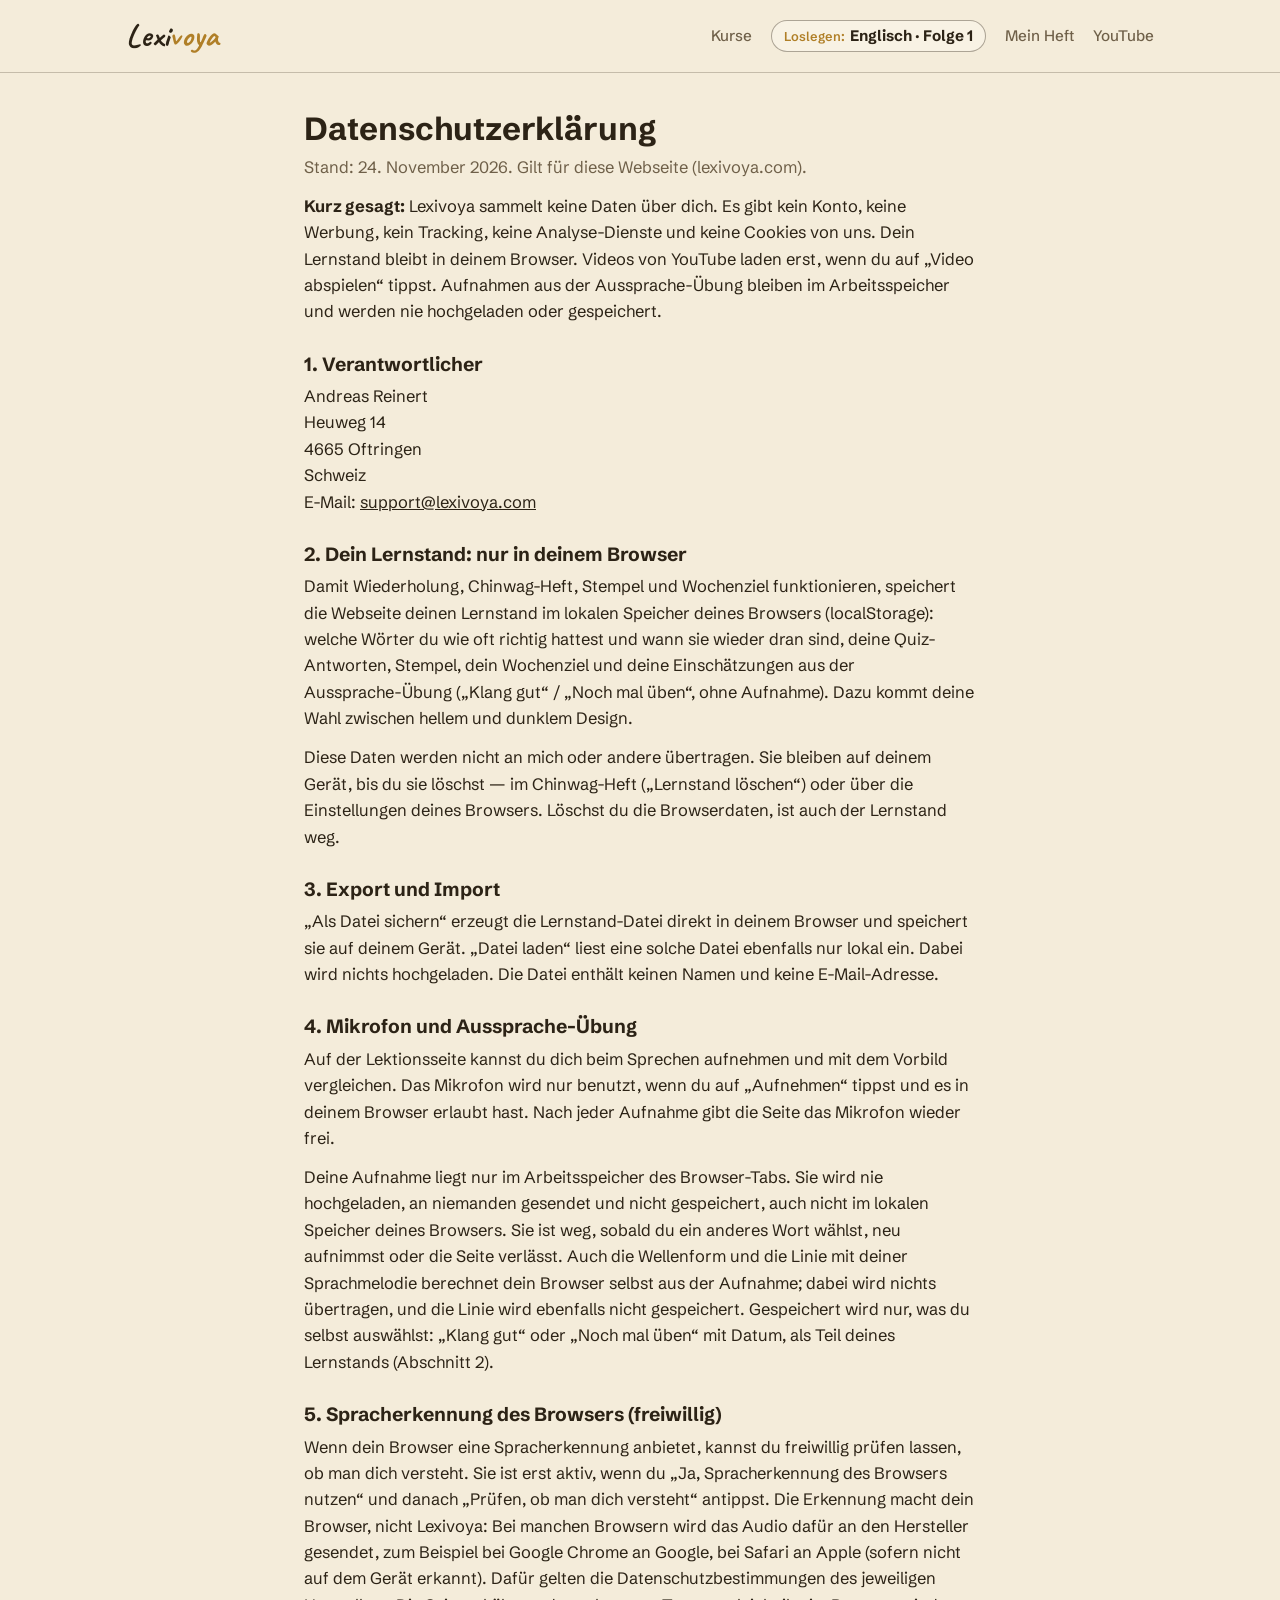
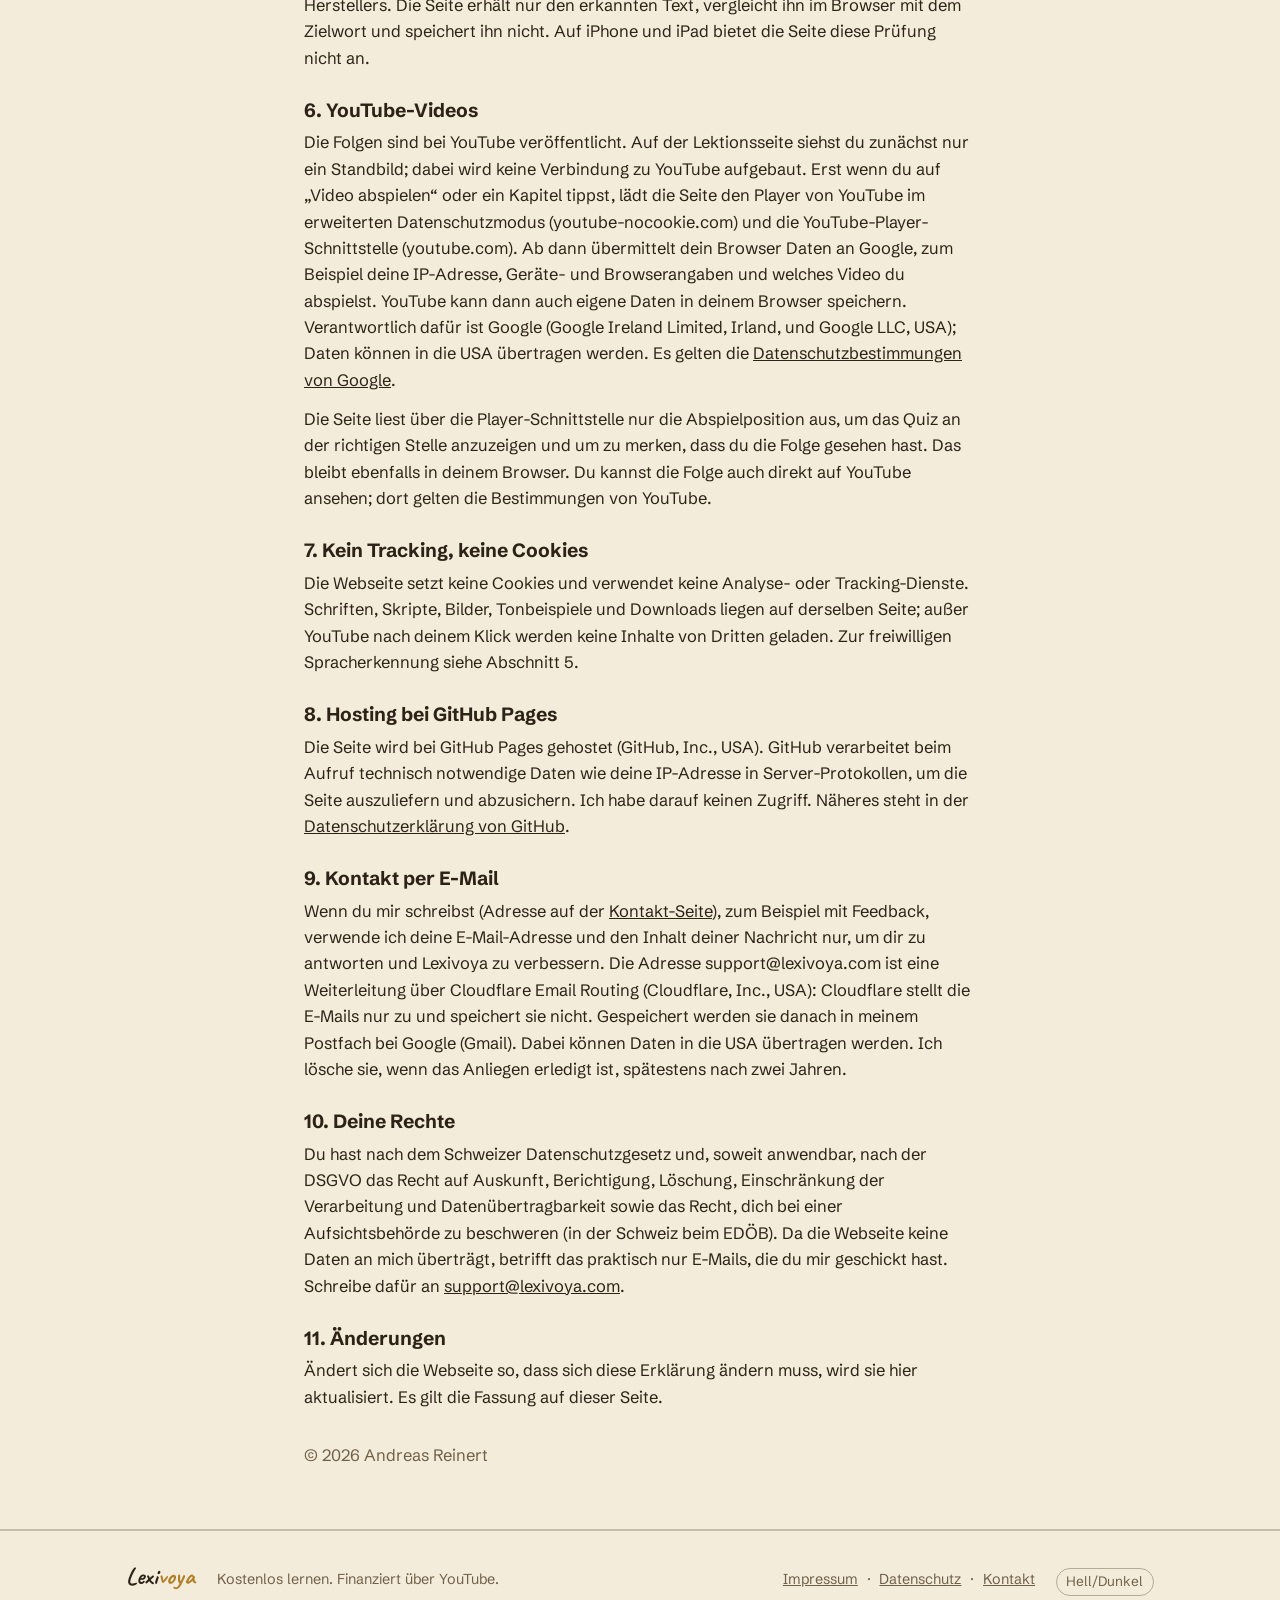
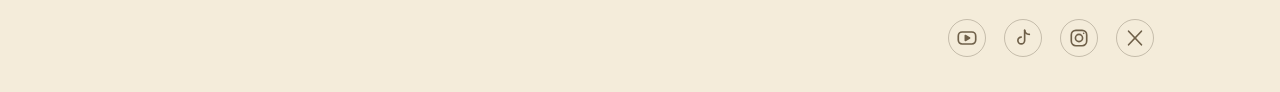
==== commit ff86ecbc: "Lexivoya-Website: Kontakt-Seite, Social-Icons im Fuß, Abonnieren-Knopf, Signet Weiß-Fassung (Icons/F" ====
--- a/datenschutz/index.html
+++ b/datenschutz/index.html
@@ -15,14 +15,16 @@
 <link rel="icon" href="/icons/favicon-32.png" sizes="32x32" type="image/png">
 <link rel="icon" href="/icons/favicon-16.png" sizes="16x16" type="image/png">
 <link rel="apple-touch-icon" href="/apple-touch-icon.png">
+<meta name="msapplication-TileImage" content="/icons/icon-144.png">
+<meta name="msapplication-TileColor" content="#211b10">
 <meta name="apple-mobile-web-app-title" content="Lexivoya">
 <meta name="apple-mobile-web-app-capable" content="yes">
 <meta name="mobile-web-app-capable" content="yes">
 <meta name="apple-mobile-web-app-status-bar-style" content="default">
-<link rel="stylesheet" href="/css/vorlage.css?v=e315cebc33">
-<link rel="stylesheet" href="/css/lexivoya.css?v=e315cebc33">
+<link rel="stylesheet" href="/css/vorlage.css?v=3782e8b367">
+<link rel="stylesheet" href="/css/lexivoya.css?v=3782e8b367">
 <script id="lexivoya-daten" type="application/json">{"kurse":[{"serie":"chinwag","name":"CHINWAG","sprache":"Englisch","richtung":"Deutsch → Englisch","niveau":"A1","staffel":"Staffel 1 · Fresh Start","folgen_geplant":8,"folgen":["A1-K01-S01"]}],"folgen":[{"id":"A1-K01-S01","kurs":"chinwag","nr":1,"titel":"Hello, Edinburgh","url":"/chinwag/folge-1/","youtube":"1NfgUpY-cPU","dauer":918.8,"quiz":[{"id":"s08-02","t":744.71,"frage":"Es ist drei Uhr nachmittags. Du steigst in einen Bus. Wie grüßt du?","optionen":["Good morning.","Good afternoon.","Goodbye."],"richtig":1,"erklaerung":"„Good afternoon!“ Mit „goodbye“ wärst du schon wieder ausgestiegen, bevor der Bus losfährt."},{"id":"s08-04","t":770.0,"frage":"Jemand fragt dich: „How do you spell that?\" Was sollst du tun?","optionen":["Danke sagen.","Deinen Namen buchstabieren.","Eine Zahl nennen."],"richtig":1,"erklaerung":"buchstabieren. Und denk an die Falle: Das englische I klingt wie „ai“. Sonst heißt du am Ende Sophia."},{"id":"s08-06","t":796.85,"frage":"Mr MacLeod sagt: „Your key. Number seven.\" Welche Nummer hat Sofías Wohnung?","optionen":["Sechs.","Sieben.","Elf."],"richtig":1,"erklaerung":"sieben. „Seven.“ Im obersten Stock. Ohne Aufzug. Natürlich."}],"woerter":["hello","good-afternoon","please","sorry","thank-you","goodbye","good-morning","i-am","my-name-is","what-s-your-name","nice-to-meet-you","how-do-you-spell-that"]}],"woerter":{"hello":{"en":"hello","de":"hallo","beispiel":"Hello, Edinburgh!","audio":"/audio/a1-k01-s01/hello.mp3","beispiel_audio":"/audio/a1-k01-s01/hello-beispiel.mp3"},"good-afternoon":{"en":"good afternoon","de":"guten Tag (nachmittags)","beispiel":"Good afternoon, Sofía!","audio":"/audio/a1-k01-s01/good-afternoon.mp3","beispiel_audio":"/audio/a1-k01-s01/good-afternoon-beispiel.mp3"},"please":{"en":"please","de":"bitte","beispiel":"Edinburgh, please.","audio":"/audio/a1-k01-s01/please.mp3","beispiel_audio":"/audio/a1-k01-s01/please-beispiel.mp3"},"sorry":{"en":"Sorry?","de":"Wie bitte?","beispiel":"Sorry? Cockburn Street?","audio":"/audio/a1-k01-s01/sorry.mp3","beispiel_audio":"/audio/a1-k01-s01/sorry-beispiel.mp3"},"thank-you":{"en":"thank you","de":"danke","beispiel":"Thank you, Mr MacLeod!","audio":"/audio/a1-k01-s01/thank-you.mp3","beispiel_audio":"/audio/a1-k01-s01/thank-you-beispiel.mp3"},"goodbye":{"en":"goodbye","de":"auf Wiedersehen","beispiel":"Goodbye, Mr MacLeod!","audio":"/audio/a1-k01-s01/goodbye.mp3","beispiel_audio":"/audio/a1-k01-s01/goodbye-beispiel.mp3"},"good-morning":{"en":"good morning","de":"guten Morgen","beispiel":"Good morning, Mr MacLeod!","audio":"/audio/a1-k01-s01/good-morning.mp3","beispiel_audio":"/audio/a1-k01-s01/good-morning-beispiel.mp3"},"i-am":{"en":"I am","de":"ich bin","beispiel":"I am Sofía.","audio":"/audio/a1-k01-s01/i-am.mp3","beispiel_audio":"/audio/a1-k01-s01/i-am-beispiel.mp3"},"my-name-is":{"en":"My name is …","de":"mein Name ist …","beispiel":"My name is Sofía Marín.","audio":"/audio/a1-k01-s01/my-name-is.mp3","beispiel_audio":"/audio/a1-k01-s01/my-name-is-beispiel.mp3"},"what-s-your-name":{"en":"What's your name?","de":"Wie heißt du? / Wie heißen Sie?","beispiel":"Hello! What's your name?","audio":"/audio/a1-k01-s01/what-s-your-name.mp3","beispiel_audio":"/audio/a1-k01-s01/what-s-your-name-beispiel.mp3"},"nice-to-meet-you":{"en":"Nice to meet you.","de":"Freut mich.","beispiel":"Hello, I'm Sofía. Nice to meet you.","audio":"/audio/a1-k01-s01/nice-to-meet-you.mp3","beispiel_audio":"/audio/a1-k01-s01/nice-to-meet-you-beispiel.mp3"},"how-do-you-spell-that":{"en":"How do you spell that?","de":"Wie schreibt man das?","beispiel":"Cockburn Street? How do you spell that?","audio":"/audio/a1-k01-s01/how-do-you-spell-that.mp3","beispiel_audio":"/audio/a1-k01-s01/how-do-you-spell-that-beispiel.mp3"}},"kompetenzen":[{"ziel":"Auf Englisch grüßen und dich verabschieden — passend zur Tageszeit","kannst":"Du kannst auf Englisch grüßen und dich verabschieden — passend zur Tageszeit.","woerter":["hello","good-morning","good-afternoon","goodbye"],"kurs":"chinwag"},{"ziel":"Dich auf Englisch vorstellen","kannst":"Du kannst dich auf Englisch vorstellen.","woerter":["i-am","my-name-is","nice-to-meet-you"],"kurs":"chinwag"},{"ziel":"Nach einem Namen fragen und um Buchstabieren bitten","kannst":"Du kannst nach einem Namen fragen und darum bitten, ihn zu buchstabieren.","woerter":["what-s-your-name","how-do-you-spell-that"],"kurs":"chinwag"},{"ziel":"Höflich bitten, danken und nachfragen","kannst":"Du kannst höflich bitten, danken und nachfragen, wenn du etwas nicht verstanden hast.","woerter":["please","thank-you","sorry"],"kurs":"chinwag"}]}</script>
-<script src="/js/lernstand.js?v=e315cebc33"></script>
+<script src="/js/lernstand.js?v=3782e8b367"></script>
 </head>
 <body>
 <header><div class="wrap nav">
@@ -75,8 +77,8 @@
   <h2>8. Hosting bei GitHub Pages</h2>
   <p>Die Seite wird bei GitHub Pages gehostet (GitHub, Inc., USA). GitHub verarbeitet beim Aufruf technisch notwendige Daten wie deine IP-Adresse in Server-Protokollen, um die Seite auszuliefern und abzusichern. Ich habe darauf keinen Zugriff. Näheres steht in der <a href="https://docs.github.com/de/site-policy/privacy-policies/github-general-privacy-statement" target="_blank" rel="noopener">Datenschutzerklärung von GitHub</a>.</p>
 
-  <h2>9. Kontakt per E-Mail</h2>
-  <p>Wenn du mir schreibst, zum Beispiel mit Feedback als Tester, verwende ich deine E-Mail-Adresse und den Inhalt deiner Nachricht nur, um dir zu antworten und Lexivoya zu verbessern. Die Adresse support@lexivoya.com ist eine Weiterleitung über Cloudflare Email Routing (Cloudflare, Inc., USA): Cloudflare stellt die E-Mails nur zu und speichert sie nicht. Gespeichert werden sie danach in meinem Postfach bei Google (Gmail). Dabei können Daten in die USA übertragen werden. Ich lösche sie, wenn das Anliegen erledigt ist, spätestens nach zwei Jahren.</p>
+  <h2 id="kontakt-email">9. Kontakt per E-Mail</h2>
+  <p>Wenn du mir schreibst (Adresse auf der <a href="/kontakt/">Kontakt-Seite</a>), zum Beispiel mit Feedback, verwende ich deine E-Mail-Adresse und den Inhalt deiner Nachricht nur, um dir zu antworten und Lexivoya zu verbessern. Die Adresse support@lexivoya.com ist eine Weiterleitung über Cloudflare Email Routing (Cloudflare, Inc., USA): Cloudflare stellt die E-Mails nur zu und speichert sie nicht. Gespeichert werden sie danach in meinem Postfach bei Google (Gmail). Dabei können Daten in die USA übertragen werden. Ich lösche sie, wenn das Anliegen erledigt ist, spätestens nach zwei Jahren.</p>
 
   <h2>10. Deine Rechte</h2>
   <p>Du hast nach dem Schweizer Datenschutzgesetz und, soweit anwendbar, nach der DSGVO das Recht auf Auskunft, Berichtigung, Löschung, Einschränkung der Verarbeitung und Datenübertragbarkeit sowie das Recht, dich bei einer Aufsichtsbehörde zu beschweren (in der Schweiz beim EDÖB). Da die Webseite keine Daten an mich überträgt, betrifft das praktisch nur E-Mails, die du mir geschickt hast. Schreibe dafür an <a href="mailto:support@lexivoya.com">support@lexivoya.com</a>.</p>
@@ -92,7 +94,13 @@
 <footer><div class="wrap foot">
   <span class="wordmark">Lexi<span style="color:var(--accent)">voya</span></span>
   <span>Kostenlos lernen. Finanziert über YouTube.</span>
-  <nav aria-label="Rechtliches"><a href="/impressum/">Impressum</a><a href="/datenschutz/">Datenschutz</a><button class="thema" type="button">Hell/Dunkel</button></nav>
+  <nav class="foot-links" aria-label="Rechtliches und Kontakt"><a href="/impressum/">Impressum</a><a href="/datenschutz/">Datenschutz</a><a href="/kontakt/">Kontakt</a><button class="thema" type="button">Hell/Dunkel</button></nav>
+  <nav class="sozial" aria-label="Lexivoya in sozialen Netzwerken">
+    <a href="https://www.youtube.com/@Lexivoya" target="_blank" rel="noopener" aria-label="Lexivoya bei YouTube" title="YouTube"><svg viewBox="0 0 24 24" width="22" height="22" fill="none" stroke="currentColor" stroke-width="1.8" stroke-linecap="round" stroke-linejoin="round" aria-hidden="true" focusable="false"><rect x="2.5" y="5.5" width="19" height="13" rx="4.2"/><path d="M10.2 9.3v5.4l4.6-2.7z" fill="currentColor"/></svg></a>
+    <a href="https://www.tiktok.com/@lexivoya" target="_blank" rel="noopener" aria-label="Lexivoya bei TikTok" title="TikTok"><svg viewBox="0 0 24 24" width="22" height="22" fill="none" stroke="currentColor" stroke-width="1.8" stroke-linecap="round" stroke-linejoin="round" aria-hidden="true" focusable="false"><path d="M13.8 3.6v11.1a3.7 3.7 0 1 1-3.7-3.7"/><path d="M13.8 3.6c.5 2.6 2.4 4.3 5.1 4.5"/></svg></a>
+    <a href="https://www.instagram.com/lexivoya/" target="_blank" rel="noopener" aria-label="Lexivoya bei Instagram" title="Instagram"><svg viewBox="0 0 24 24" width="22" height="22" fill="none" stroke="currentColor" stroke-width="1.8" stroke-linecap="round" stroke-linejoin="round" aria-hidden="true" focusable="false"><rect x="3.6" y="3.6" width="16.8" height="16.8" rx="5"/><circle cx="12" cy="12" r="3.9"/><circle cx="17.1" cy="6.9" r=".9" fill="currentColor" stroke="none"/></svg></a>
+    <a href="https://x.com/Lexivoya" target="_blank" rel="noopener" aria-label="Lexivoya bei X" title="X"><svg viewBox="0 0 24 24" width="22" height="22" fill="none" stroke="currentColor" stroke-width="1.8" stroke-linecap="round" stroke-linejoin="round" aria-hidden="true" focusable="false"><path d="M5 4.6l14 14.8"/><path d="M19 4.6L5 19.4"/></svg></a>
+  </nav>
 </div></footer>
 
 </body>
--- a/css/lexivoya.css
+++ b/css/lexivoya.css
@@ -227,3 +227,20 @@
 footer{padding-bottom:max(2.2rem, calc(1rem + env(safe-area-inset-bottom, 0px)));}
 :root[data-app="standalone"] body{-webkit-tap-highlight-color:transparent;}
 #player{scroll-margin-top:6rem;}
+
+/* Fuß: Impressum · Datenschutz · Kontakt + Social-Icons (2026-11-24) */
+.foot .foot-links a + a::before{content:"·"; margin-right:.55rem; margin-left:-.55rem; color:var(--ink-soft); text-decoration:none; display:inline-block;}
+.sozial{display:flex; gap:.9rem; align-items:center; width:100%; justify-content:flex-end;}
+.sozial a{color:var(--ink-soft); display:inline-grid; place-items:center; width:2.4rem; height:2.4rem; border-radius:999px; border:1.5px solid color-mix(in srgb, var(--line) 25%, transparent);}
+.sozial a:hover{color:var(--ink); border-color:var(--line);}
+@media (max-width:640px){ .foot .foot-links{margin-left:0; flex-wrap:wrap; row-gap:.5rem;} .sozial{justify-content:flex-start;} }
+.feedback-kurz{padding-block:1.4rem;}
+.feedback-kurz .hand{font-size:1.6rem; font-weight:700; color:var(--violet); margin:0;}
+.feedback-kurz p{margin:.1rem 0 0;}
+
+/* Lektion: Abonnieren-Knopf neben dem Video (2026-11-24), Serien-Look: Tusche-Rahmen, Akzent beim Darüberfahren */
+.abo{display:flex; align-items:center; gap:.4rem 1rem; flex-wrap:wrap; margin-top:.9rem;}
+.btn-abo{display:inline-flex; align-items:center; gap:.5rem; padding:.55rem 1.05rem; background:var(--card); color:var(--ink);}
+.btn-abo svg{color:#b4543a; flex:none;}
+.btn-abo:hover{border-color:var(--accent); background:color-mix(in srgb, var(--accent) 12%, var(--card));}
+.abo .hinweis{margin:0;}
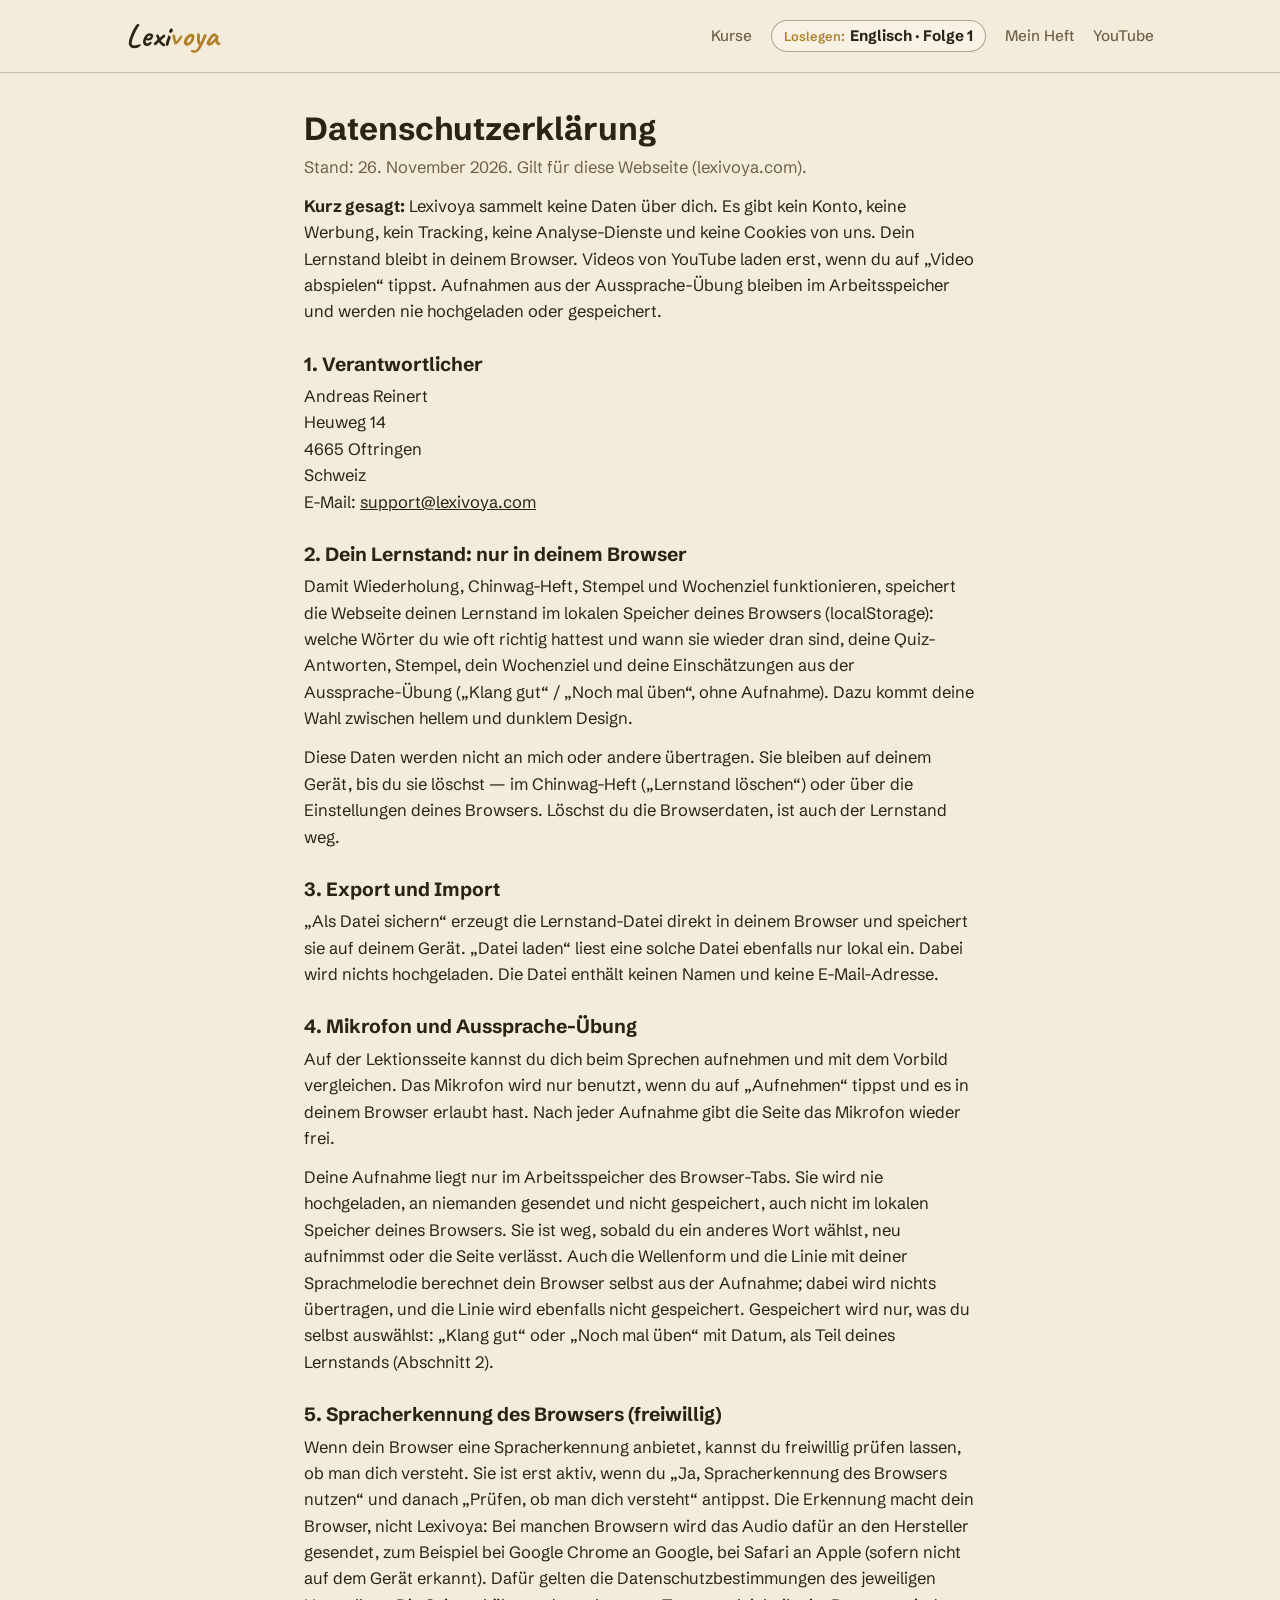
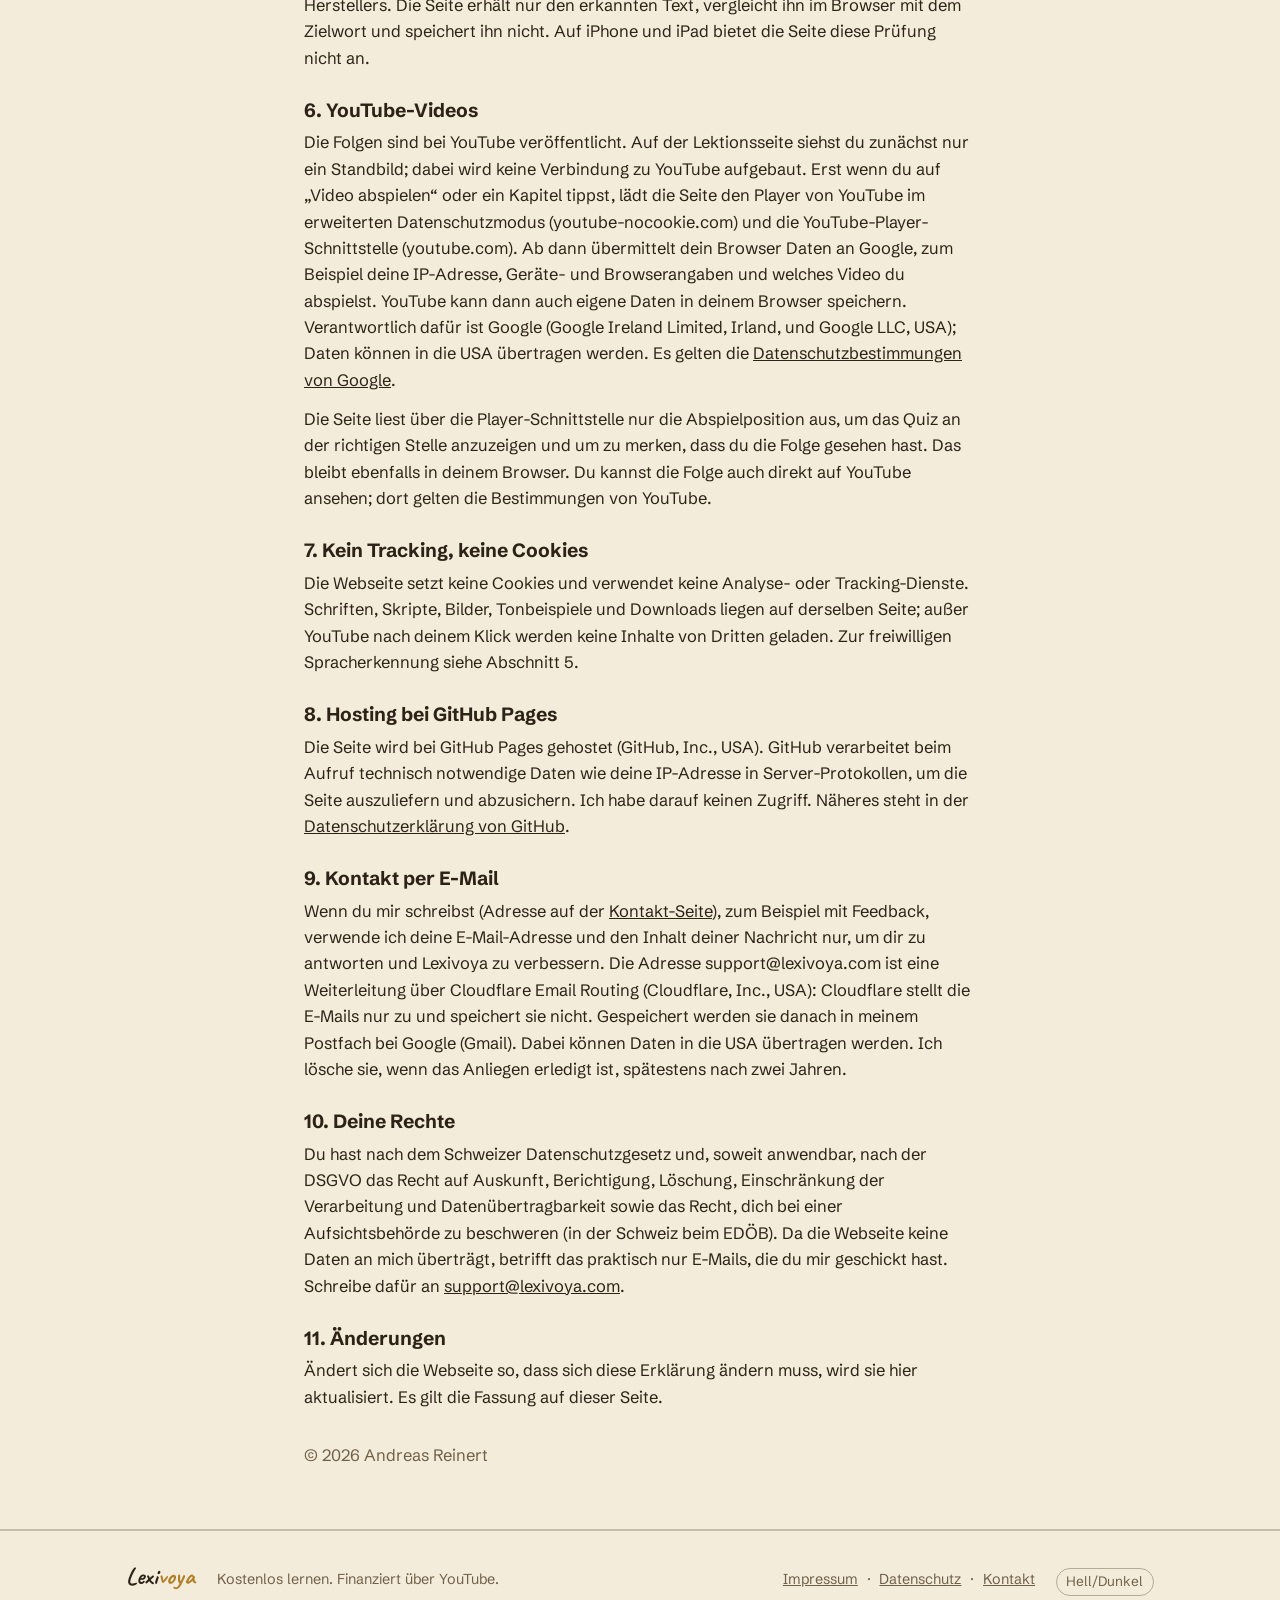
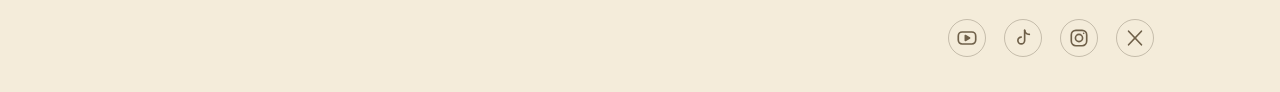
==== commit 1b86f6f1: "Lexivoya-Website: Launch – ohne noindex, robots.txt + sitemap.xml" ====
--- a/datenschutz/index.html
+++ b/datenschutz/index.html
@@ -3,7 +3,6 @@
 <head>
 <meta charset="utf-8">
 <meta name="viewport" content="width=device-width, initial-scale=1, viewport-fit=cover">
-<meta name="robots" content="noindex, nofollow">
 <title>Datenschutz · Lexivoya</title>
 <meta name="description" content="Datenschutzerklärung von Lexivoya.">
 <link rel="canonical" href="https://lexivoya.com/datenschutz/">
@@ -21,17 +20,17 @@
 <meta name="apple-mobile-web-app-capable" content="yes">
 <meta name="mobile-web-app-capable" content="yes">
 <meta name="apple-mobile-web-app-status-bar-style" content="default">
-<link rel="stylesheet" href="/css/vorlage.css?v=3782e8b367">
-<link rel="stylesheet" href="/css/lexivoya.css?v=3782e8b367">
-<script id="lexivoya-daten" type="application/json">{"kurse":[{"serie":"chinwag","name":"CHINWAG","sprache":"Englisch","richtung":"Deutsch → Englisch","niveau":"A1","staffel":"Staffel 1 · Fresh Start","folgen_geplant":8,"folgen":["A1-K01-S01"]}],"folgen":[{"id":"A1-K01-S01","kurs":"chinwag","nr":1,"titel":"Hello, Edinburgh","url":"/chinwag/folge-1/","youtube":"1NfgUpY-cPU","dauer":918.8,"quiz":[{"id":"s08-02","t":744.71,"frage":"Es ist drei Uhr nachmittags. Du steigst in einen Bus. Wie grüßt du?","optionen":["Good morning.","Good afternoon.","Goodbye."],"richtig":1,"erklaerung":"„Good afternoon!“ Mit „goodbye“ wärst du schon wieder ausgestiegen, bevor der Bus losfährt."},{"id":"s08-04","t":770.0,"frage":"Jemand fragt dich: „How do you spell that?\" Was sollst du tun?","optionen":["Danke sagen.","Deinen Namen buchstabieren.","Eine Zahl nennen."],"richtig":1,"erklaerung":"buchstabieren. Und denk an die Falle: Das englische I klingt wie „ai“. Sonst heißt du am Ende Sophia."},{"id":"s08-06","t":796.85,"frage":"Mr MacLeod sagt: „Your key. Number seven.\" Welche Nummer hat Sofías Wohnung?","optionen":["Sechs.","Sieben.","Elf."],"richtig":1,"erklaerung":"sieben. „Seven.“ Im obersten Stock. Ohne Aufzug. Natürlich."}],"woerter":["hello","good-afternoon","please","sorry","thank-you","goodbye","good-morning","i-am","my-name-is","what-s-your-name","nice-to-meet-you","how-do-you-spell-that"]}],"woerter":{"hello":{"en":"hello","de":"hallo","beispiel":"Hello, Edinburgh!","audio":"/audio/a1-k01-s01/hello.mp3","beispiel_audio":"/audio/a1-k01-s01/hello-beispiel.mp3"},"good-afternoon":{"en":"good afternoon","de":"guten Tag (nachmittags)","beispiel":"Good afternoon, Sofía!","audio":"/audio/a1-k01-s01/good-afternoon.mp3","beispiel_audio":"/audio/a1-k01-s01/good-afternoon-beispiel.mp3"},"please":{"en":"please","de":"bitte","beispiel":"Edinburgh, please.","audio":"/audio/a1-k01-s01/please.mp3","beispiel_audio":"/audio/a1-k01-s01/please-beispiel.mp3"},"sorry":{"en":"Sorry?","de":"Wie bitte?","beispiel":"Sorry? Cockburn Street?","audio":"/audio/a1-k01-s01/sorry.mp3","beispiel_audio":"/audio/a1-k01-s01/sorry-beispiel.mp3"},"thank-you":{"en":"thank you","de":"danke","beispiel":"Thank you, Mr MacLeod!","audio":"/audio/a1-k01-s01/thank-you.mp3","beispiel_audio":"/audio/a1-k01-s01/thank-you-beispiel.mp3"},"goodbye":{"en":"goodbye","de":"auf Wiedersehen","beispiel":"Goodbye, Mr MacLeod!","audio":"/audio/a1-k01-s01/goodbye.mp3","beispiel_audio":"/audio/a1-k01-s01/goodbye-beispiel.mp3"},"good-morning":{"en":"good morning","de":"guten Morgen","beispiel":"Good morning, Mr MacLeod!","audio":"/audio/a1-k01-s01/good-morning.mp3","beispiel_audio":"/audio/a1-k01-s01/good-morning-beispiel.mp3"},"i-am":{"en":"I am","de":"ich bin","beispiel":"I am Sofía.","audio":"/audio/a1-k01-s01/i-am.mp3","beispiel_audio":"/audio/a1-k01-s01/i-am-beispiel.mp3"},"my-name-is":{"en":"My name is …","de":"mein Name ist …","beispiel":"My name is Sofía Marín.","audio":"/audio/a1-k01-s01/my-name-is.mp3","beispiel_audio":"/audio/a1-k01-s01/my-name-is-beispiel.mp3"},"what-s-your-name":{"en":"What's your name?","de":"Wie heißt du? / Wie heißen Sie?","beispiel":"Hello! What's your name?","audio":"/audio/a1-k01-s01/what-s-your-name.mp3","beispiel_audio":"/audio/a1-k01-s01/what-s-your-name-beispiel.mp3"},"nice-to-meet-you":{"en":"Nice to meet you.","de":"Freut mich.","beispiel":"Hello, I'm Sofía. Nice to meet you.","audio":"/audio/a1-k01-s01/nice-to-meet-you.mp3","beispiel_audio":"/audio/a1-k01-s01/nice-to-meet-you-beispiel.mp3"},"how-do-you-spell-that":{"en":"How do you spell that?","de":"Wie schreibt man das?","beispiel":"Cockburn Street? How do you spell that?","audio":"/audio/a1-k01-s01/how-do-you-spell-that.mp3","beispiel_audio":"/audio/a1-k01-s01/how-do-you-spell-that-beispiel.mp3"}},"kompetenzen":[{"ziel":"Auf Englisch grüßen und dich verabschieden — passend zur Tageszeit","kannst":"Du kannst auf Englisch grüßen und dich verabschieden — passend zur Tageszeit.","woerter":["hello","good-morning","good-afternoon","goodbye"],"kurs":"chinwag"},{"ziel":"Dich auf Englisch vorstellen","kannst":"Du kannst dich auf Englisch vorstellen.","woerter":["i-am","my-name-is","nice-to-meet-you"],"kurs":"chinwag"},{"ziel":"Nach einem Namen fragen und um Buchstabieren bitten","kannst":"Du kannst nach einem Namen fragen und darum bitten, ihn zu buchstabieren.","woerter":["what-s-your-name","how-do-you-spell-that"],"kurs":"chinwag"},{"ziel":"Höflich bitten, danken und nachfragen","kannst":"Du kannst höflich bitten, danken und nachfragen, wenn du etwas nicht verstanden hast.","woerter":["please","thank-you","sorry"],"kurs":"chinwag"}]}</script>
-<script src="/js/lernstand.js?v=3782e8b367"></script>
+<link rel="stylesheet" href="/css/vorlage.css?v=2f2931e6da">
+<link rel="stylesheet" href="/css/lexivoya.css?v=2f2931e6da">
+<script id="lexivoya-daten" type="application/json">{"kurse":[{"serie":"chinwag","name":"CHINWAG","sprache":"Englisch","richtung":"Deutsch → Englisch","niveau":"A1","staffel":"Staffel 1 · Fresh Start","folgen_geplant":8,"folgen":["A1-K01-S01","A1-K01-S02"],"plan":[{"nr":1,"id":"A1-K01-S01","titel":"Hello, Edinburgh","ab":"2026-11-28T08:00:00Z","thumb":"/bilder/chinwag-folge-1-thumb","url":"/chinwag/folge-1/","video":true},{"nr":2,"id":"A1-K01-S02","titel":"Where are you from?","ab":"2026-12-02T08:00:00Z","thumb":"/bilder/chinwag-folge-2-thumb","url":"/chinwag/folge-2/","video":true}]}],"folgen":[{"id":"A1-K01-S01","kurs":"chinwag","nr":1,"titel":"Hello, Edinburgh","url":"/chinwag/folge-1/","dauer":918.8,"quiz":[{"id":"s08-02","t":744.71,"frage":"Es ist drei Uhr nachmittags. Du steigst in einen Bus. Wie grüßt du?","optionen":["Good morning.","Good afternoon.","Goodbye."],"richtig":1,"erklaerung":"„Good afternoon!“ Mit „goodbye“ wärst du schon wieder ausgestiegen, bevor der Bus losfährt."},{"id":"s08-04","t":770.0,"frage":"Jemand fragt dich: „How do you spell that?\" Was sollst du tun?","optionen":["Danke sagen.","Deinen Namen buchstabieren.","Eine Zahl nennen."],"richtig":1,"erklaerung":"buchstabieren. Und denk an die Falle: Das englische I klingt wie „ai“. Sonst heißt du am Ende Sophia."},{"id":"s08-06","t":796.85,"frage":"Mr MacLeod sagt: „Your key. Number seven.\" Welche Nummer hat Sofías Wohnung?","optionen":["Sechs.","Sieben.","Elf."],"richtig":1,"erklaerung":"sieben. „Seven.“ Im obersten Stock. Ohne Aufzug. Natürlich."}],"woerter":["hello","good-afternoon","please","sorry","thank-you","goodbye","good-morning","i-am","my-name-is","what-s-your-name","nice-to-meet-you","how-do-you-spell-that"]},{"id":"A1-K01-S02","kurs":"chinwag","nr":2,"titel":"Where are you from?","url":"/chinwag/folge-2/","dauer":750.5,"quiz":[{"id":"s08-02","t":595.66,"frage":"Jemand fragt dich: „Where are you from?“ Was passt?","optionen":["My name is Sofía.","I am from Spain.","Nice to meet you."],"richtig":1,"erklaerung":"„I am from Spain.“ Oder natürlich dein eigenes Land."},{"id":"s08-04","t":616.62,"frage":"Sofía kommt aus Spanien. Sie ist also …","optionen":["Spain.","Spanish.","Scottish."],"richtig":1,"erklaerung":"„Spanish.“ Mit großem S."},{"id":"s08-06","t":641.4,"frage":"Der Verkäufer fragt Sofía: „Are you Scottish?“ Was sagt sie?","optionen":["Yes, I am.","No, I'm not.","Fine day."],"richtig":1,"erklaerung":"„No, I'm not.“ Sofía ist Spanierin. Und „Fine day“ passt sowieso immer, nur nicht als Antwort."}],"woerter":["where-are-you-from","spain","i-am-from","and-you","scotland","are-you","no-i-m-not","spanish","scottish","germany","german","yes-i-am"]}],"woerter":{"hello":{"en":"hello","de":"hallo","beispiel":"Hello, Edinburgh!","audio":"/audio/a1-k01-s01/hello.mp3","beispiel_audio":"/audio/a1-k01-s01/hello-beispiel.mp3"},"good-afternoon":{"en":"good afternoon","de":"guten Tag (nachmittags)","beispiel":"Good afternoon, Sofía!","audio":"/audio/a1-k01-s01/good-afternoon.mp3","beispiel_audio":"/audio/a1-k01-s01/good-afternoon-beispiel.mp3"},"please":{"en":"please","de":"bitte","beispiel":"Edinburgh, please.","audio":"/audio/a1-k01-s01/please.mp3","beispiel_audio":"/audio/a1-k01-s01/please-beispiel.mp3"},"sorry":{"en":"Sorry?","de":"Wie bitte?","beispiel":"Sorry? Cockburn Street?","audio":"/audio/a1-k01-s01/sorry.mp3","beispiel_audio":"/audio/a1-k01-s01/sorry-beispiel.mp3"},"thank-you":{"en":"thank you","de":"danke","beispiel":"Thank you, Mr MacLeod!","audio":"/audio/a1-k01-s01/thank-you.mp3","beispiel_audio":"/audio/a1-k01-s01/thank-you-beispiel.mp3"},"goodbye":{"en":"goodbye","de":"auf Wiedersehen","beispiel":"Goodbye, Mr MacLeod!","audio":"/audio/a1-k01-s01/goodbye.mp3","beispiel_audio":"/audio/a1-k01-s01/goodbye-beispiel.mp3"},"good-morning":{"en":"good morning","de":"guten Morgen","beispiel":"Good morning, Mr MacLeod!","audio":"/audio/a1-k01-s01/good-morning.mp3","beispiel_audio":"/audio/a1-k01-s01/good-morning-beispiel.mp3"},"i-am":{"en":"I am","de":"ich bin","beispiel":"I am Sofía.","audio":"/audio/a1-k01-s01/i-am.mp3","beispiel_audio":"/audio/a1-k01-s01/i-am-beispiel.mp3"},"my-name-is":{"en":"My name is …","de":"mein Name ist …","beispiel":"My name is Sofía Marín.","audio":"/audio/a1-k01-s01/my-name-is.mp3","beispiel_audio":"/audio/a1-k01-s01/my-name-is-beispiel.mp3"},"what-s-your-name":{"en":"What's your name?","de":"Wie heißt du? / Wie heißen Sie?","beispiel":"Hello! What's your name?","audio":"/audio/a1-k01-s01/what-s-your-name.mp3","beispiel_audio":"/audio/a1-k01-s01/what-s-your-name-beispiel.mp3"},"nice-to-meet-you":{"en":"Nice to meet you.","de":"Freut mich.","beispiel":"Hello, I'm Sofía. Nice to meet you.","audio":"/audio/a1-k01-s01/nice-to-meet-you.mp3","beispiel_audio":"/audio/a1-k01-s01/nice-to-meet-you-beispiel.mp3"},"how-do-you-spell-that":{"en":"How do you spell that?","de":"Wie schreibt man das?","beispiel":"Cockburn Street? How do you spell that?","audio":"/audio/a1-k01-s01/how-do-you-spell-that.mp3","beispiel_audio":"/audio/a1-k01-s01/how-do-you-spell-that-beispiel.mp3"},"where-are-you-from":{"en":"Where are you from?","de":"Woher kommst du? / Woher kommen Sie?","beispiel":"Hello! Where are you from?","audio":"/audio/a1-k01-s02/where-are-you-from.mp3","beispiel_audio":"/audio/a1-k01-s02/where-are-you-from-beispiel.mp3"},"spain":{"en":"Spain","de":"Spanien","beispiel":"Valencia, Spain.","audio":"/audio/a1-k01-s02/spain.mp3","beispiel_audio":"/audio/a1-k01-s02/spain-beispiel.mp3"},"i-am-from":{"en":"I am from …","de":"ich komme aus …","beispiel":"Hello, I am Sofía. I am from Spain.","audio":"/audio/a1-k01-s02/i-am-from.mp3","beispiel_audio":"/audio/a1-k01-s02/i-am-from-beispiel.mp3"},"and-you":{"en":"And you?","de":"Und du? / Und Sie?","beispiel":"I'm from Spain. And you?","audio":"/audio/a1-k01-s02/and-you.mp3","beispiel_audio":"/audio/a1-k01-s02/and-you-beispiel.mp3"},"scotland":{"en":"Scotland","de":"Schottland","beispiel":"Hello, Scotland!","audio":"/audio/a1-k01-s02/scotland.mp3","beispiel_audio":"/audio/a1-k01-s02/scotland-beispiel.mp3"},"are-you":{"en":"Are you …?","de":"Bist du …? / Sind Sie …?","beispiel":"Hello! Are you Sofía?","audio":"/audio/a1-k01-s02/are-you.mp3","beispiel_audio":"/audio/a1-k01-s02/are-you-beispiel.mp3"},"no-i-m-not":{"en":"No, I'm not.","de":"Nein, bin ich nicht.","beispiel":"Are you a student? No, I'm not.","audio":"/audio/a1-k01-s02/no-i-m-not.mp3","beispiel_audio":"/audio/a1-k01-s02/no-i-m-not-beispiel.mp3"},"spanish":{"en":"Spanish","de":"spanisch / Spanier, Spanierin","beispiel":"Sofía is Spanish.","audio":"/audio/a1-k01-s02/spanish.mp3","beispiel_audio":"/audio/a1-k01-s02/spanish-beispiel.mp3"},"scottish":{"en":"Scottish","de":"schottisch / Schotte, Schottin","beispiel":"Mr MacLeod is Scottish.","audio":"/audio/a1-k01-s02/scottish.mp3","beispiel_audio":"/audio/a1-k01-s02/scottish-beispiel.mp3"},"germany":{"en":"Germany","de":"Deutschland","beispiel":"I'm from Germany.","audio":"/audio/a1-k01-s02/germany.mp3","beispiel_audio":"/audio/a1-k01-s02/germany-beispiel.mp3"},"german":{"en":"German","de":"deutsch / Deutsche, Deutscher","beispiel":"Are you German?","audio":"/audio/a1-k01-s02/german.mp3","beispiel_audio":"/audio/a1-k01-s02/german-beispiel.mp3"},"yes-i-am":{"en":"Yes, I am.","de":"Ja, bin ich.","beispiel":"Are you Spanish? Yes, I am.","audio":"/audio/a1-k01-s02/yes-i-am.mp3","beispiel_audio":"/audio/a1-k01-s02/yes-i-am-beispiel.mp3"}},"kompetenzen":[{"ziel":"Auf Englisch grüßen und dich verabschieden — passend zur Tageszeit","kannst":"Du kannst auf Englisch grüßen und dich verabschieden — passend zur Tageszeit.","woerter":["hello","good-morning","good-afternoon","goodbye"],"kurs":"chinwag","folge":"A1-K01-S01"},{"ziel":"Dich auf Englisch vorstellen","kannst":"Du kannst dich auf Englisch vorstellen.","woerter":["i-am","my-name-is","nice-to-meet-you"],"kurs":"chinwag","folge":"A1-K01-S01"},{"ziel":"Nach einem Namen fragen und um Buchstabieren bitten","kannst":"Du kannst nach einem Namen fragen und darum bitten, ihn zu buchstabieren.","woerter":["what-s-your-name","how-do-you-spell-that"],"kurs":"chinwag","folge":"A1-K01-S01"},{"ziel":"Höflich bitten, danken und nachfragen","kannst":"Du kannst höflich bitten, danken und nachfragen, wenn du etwas nicht verstanden hast.","woerter":["please","thank-you","sorry"],"kurs":"chinwag","folge":"A1-K01-S01"},{"ziel":"Sagen, woher du kommst, und danach fragen","kannst":"Du kannst sagen, woher du kommst, danach fragen und die Frage zurückgeben.","woerter":["where-are-you-from","i-am-from","and-you"],"kurs":"chinwag","folge":"A1-K01-S02"},{"ziel":"Drei Länder auf Englisch nennen","kannst":"Du kannst Spanien, Schottland und Deutschland auf Englisch nennen.","woerter":["spain","scotland","germany"],"kurs":"chinwag","folge":"A1-K01-S02"},{"ziel":"Die passende Nationalität sagen","kannst":"Du kannst die passende Nationalität sagen und weißt, dass man sie im Englischen groß schreibt.","woerter":["spanish","scottish","german"],"kurs":"chinwag","folge":"A1-K01-S02"},{"ziel":"Mit Ja oder Nein kurz antworten","kannst":"Du kannst mit „Are you …?“ nachfragen und kurz mit Ja oder Nein antworten.","woerter":["are-you","yes-i-am","no-i-m-not"],"kurs":"chinwag","folge":"A1-K01-S02"}]}</script>
+<script src="/js/lernstand.js?v=2f2931e6da"></script>
 </head>
 <body>
 <header><div class="wrap nav">
   <a class="wordmark" href="/" aria-label="Lexivoya — zur Startseite">Lexi<span>voya</span></a>
   <nav aria-label="Hauptnavigation">
     <a href="/kurse/">Kurse</a>
-    <a class="weiter" href="/chinwag/folge-1/" title="Englisch · A1 · Folge 1 — Hello, Edinburgh" data-weiter><small>Loslegen:</small> <span>Englisch · Folge 1</span></a>
+    <a class="weiter" href="/kurse/#chinwag" title="Englisch · A1 · CHINWAG" data-weiter><small>Loslegen:</small> <span>Englisch</span></a>
     <a href="/heft/">Mein Heft</a>
     <a href="https://www.youtube.com/@Lexivoya" target="_blank" rel="noopener">YouTube</a>
   </nav>
@@ -40,7 +39,7 @@
 <main id="top">
 <div class="wrap recht">
   <h1>Datenschutzerklärung</h1>
-  <p class="muted">Stand: 24. November 2026. Gilt für diese Webseite (lexivoya.com).</p>
+  <p class="muted">Stand: 26. November 2026. Gilt für diese Webseite (lexivoya.com).</p>
 
   <p><b>Kurz gesagt:</b> Lexivoya sammelt keine Daten über dich. Es gibt kein Konto, keine Werbung, kein Tracking, keine Analyse-Dienste und keine Cookies von uns. Dein Lernstand bleibt in deinem Browser. Videos von YouTube laden erst, wenn du auf „Video abspielen“ tippst. Aufnahmen aus der Aussprache-Übung bleiben im Arbeitsspeicher und werden nie hochgeladen oder gespeichert.</p>
 
--- a/css/lexivoya.css
+++ b/css/lexivoya.css
@@ -215,6 +215,22 @@
 .folgen-liste a{font-weight:600;}
 .folge-status{font-size:.85rem; color:var(--ink-soft); margin-left:.3rem;}
 .folge-status.fertig{color:var(--ok); font-weight:700;}
+/* Nächste Folge (Vormerk-Eintrag, 2026-11-25): nicht klickbar, ausgegraut, Bald-Stempel im Stempel-Look */
+.vormerk{color:var(--ink-soft);}
+.vormerk-name{font-weight:600; opacity:.75;}
+.vormerk-termin{opacity:.75;}
+/* Folgen zeitgesteuert (2026-11-26): Ankündigungskarte (Thumbnail + Datum, ohne Link) und Player vor dem Termin */
+.folgen-liste .ankuendigung{cursor:default; list-style:none; margin:.55rem 0 .55rem -1.1rem; display:flex; gap:.75rem; align-items:center; color:var(--ink-soft);}
+.ankuendigung .ank-bild{flex:0 0 clamp(7.5rem, 32%, 11rem); border:1.5px solid var(--line); border-radius:6px; overflow:hidden; opacity:.85;}
+.ankuendigung .ank-bild img{display:block; width:100%; height:auto;}
+.ankuendigung .ank-text{display:flex; flex-wrap:wrap; gap:.15rem .4rem; align-items:baseline; font-size:.95rem;}
+.ankuendigung .ank-name{font-weight:600; flex-basis:100%;}
+.player .erscheint{position:absolute; left:0; right:0; bottom:0; margin:0; padding:.7rem 1rem; display:flex; justify-content:center; background:linear-gradient(transparent, color-mix(in srgb, var(--paper) 80%, transparent) 45%);}
+.player .erscheint .knopf-aus{background:var(--card); color:var(--ink); border:1.5px solid var(--line); font-weight:700; padding:.45rem 1rem; border-radius:1.2rem; font-size:1rem; text-align:center; text-wrap:balance;}
+.erscheint-zeile{margin:.7rem 0 0; font-weight:600; color:var(--ink-soft);}
+.bald-stempel{display:inline-block; margin-left:.35rem; padding:.02rem .45rem; font-family:var(--hand); font-weight:700; font-size:1rem; line-height:1.2; text-transform:uppercase; letter-spacing:.06em; color:var(--violet); border:3px double var(--violet); border-radius:6px; transform:rotate(-6deg); opacity:.8; vertical-align:.05em;}
+.vormerk-zeile{margin:1rem 0 0; font-size:.95rem;}
+#naechste-folge .vormerk-zeile{margin:0; font-size:1.05rem;}
 .kurs-karte .ctas{margin-top:1.1rem;}
 
 /* Installierte App (Home-Bildschirm): eigener Speicher → Hinweis; sichere Ränder unten (Home-Indikator) */
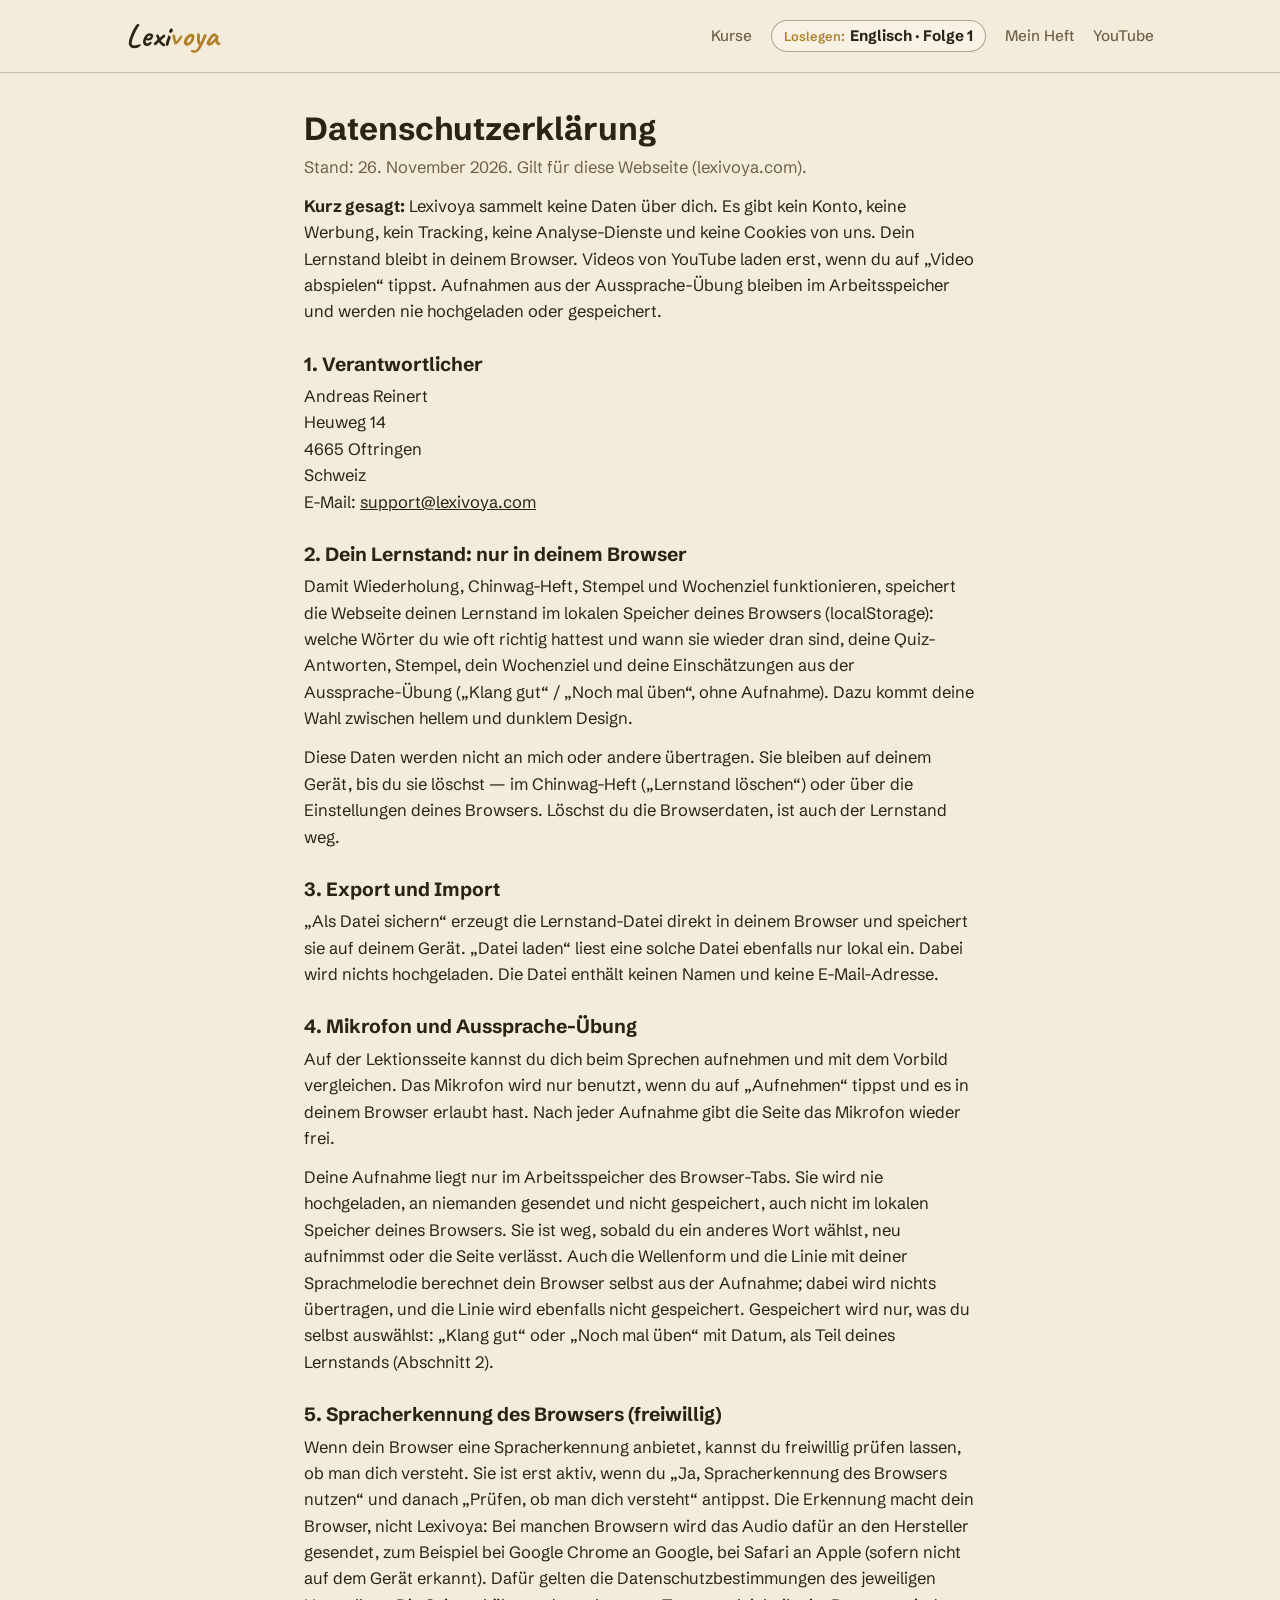
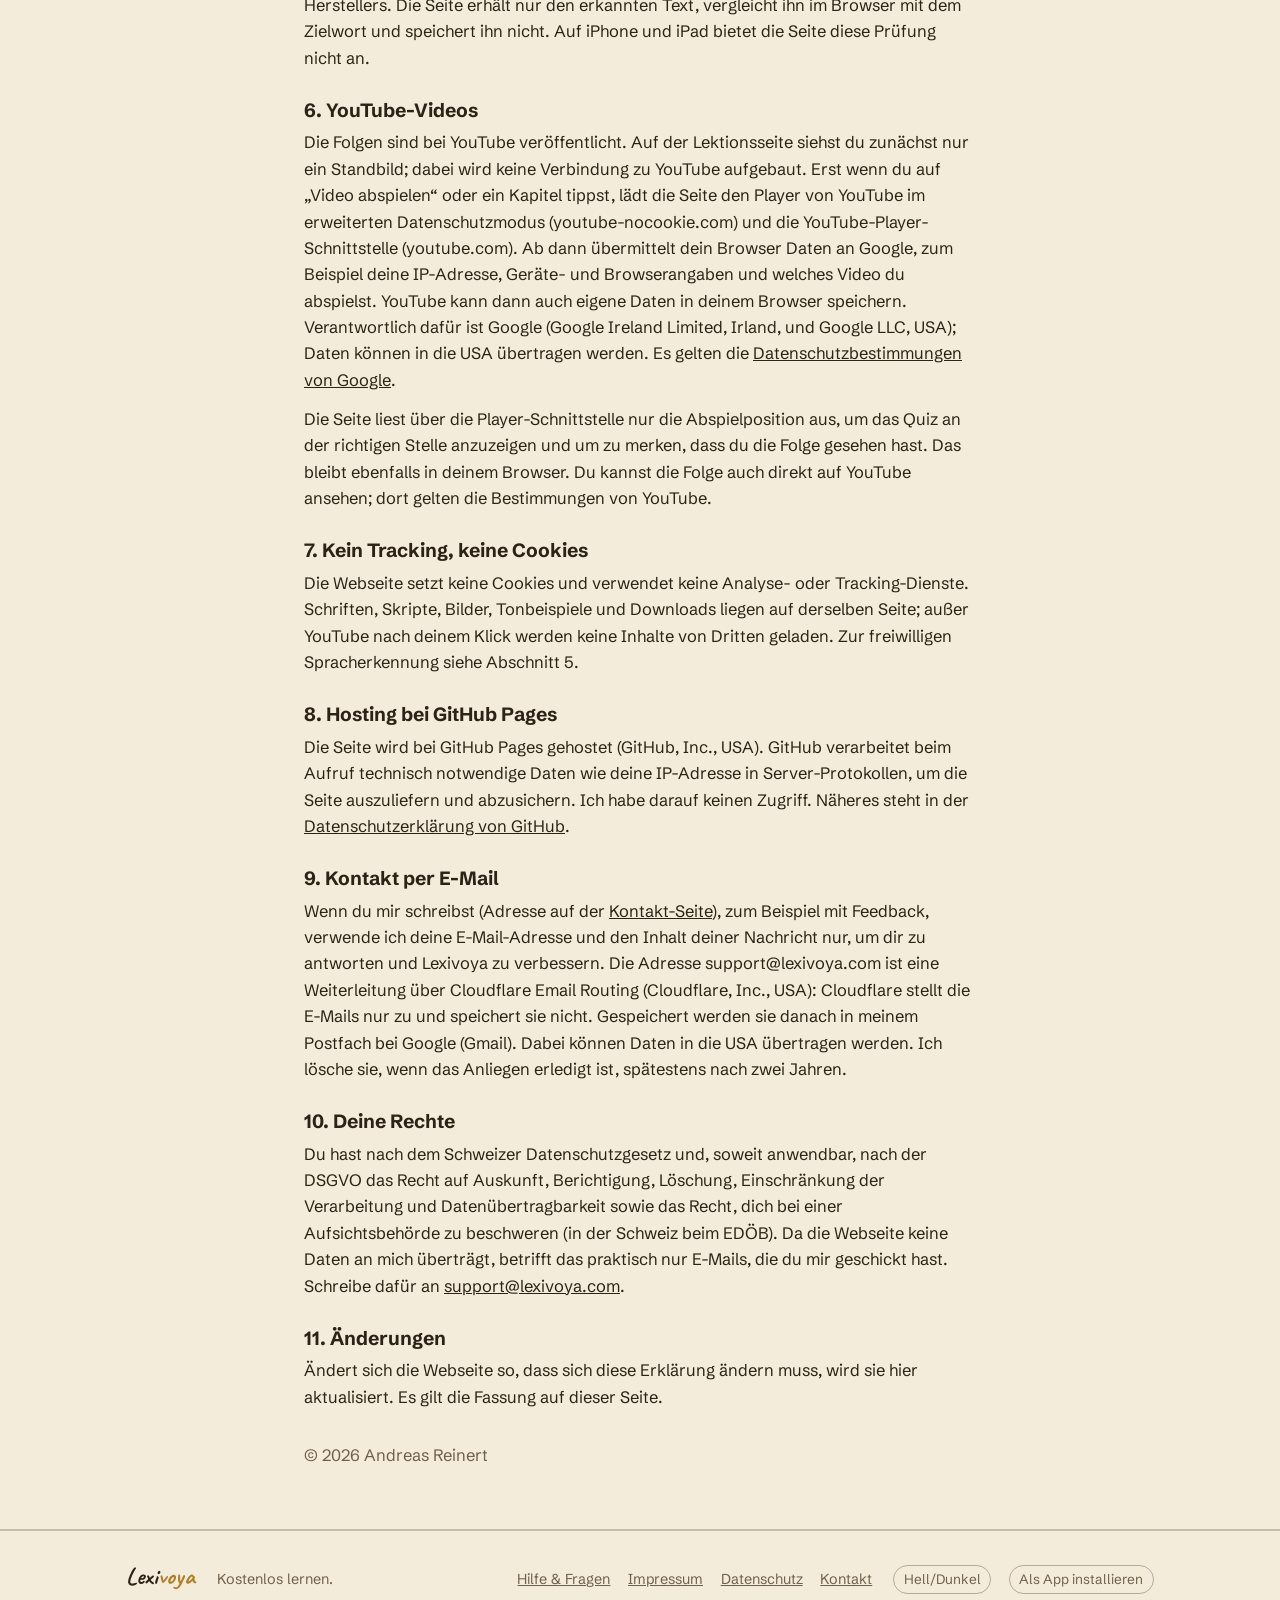
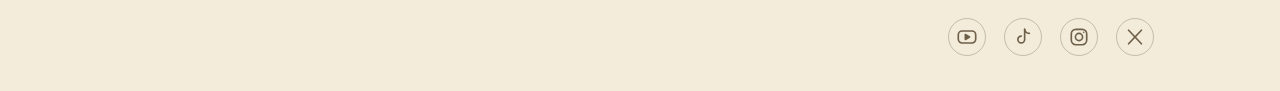
==== commit 1cf84480: "Lexivoya-Website: Hilfe & Fragen mit Installations-Video, „Als App installieren“; Folge 3–6 terminie" ====
--- a/datenschutz/index.html
+++ b/datenschutz/index.html
@@ -20,10 +20,10 @@
 <meta name="apple-mobile-web-app-capable" content="yes">
 <meta name="mobile-web-app-capable" content="yes">
 <meta name="apple-mobile-web-app-status-bar-style" content="default">
-<link rel="stylesheet" href="/css/vorlage.css?v=2f2931e6da">
-<link rel="stylesheet" href="/css/lexivoya.css?v=2f2931e6da">
-<script id="lexivoya-daten" type="application/json">{"kurse":[{"serie":"chinwag","name":"CHINWAG","sprache":"Englisch","richtung":"Deutsch → Englisch","niveau":"A1","staffel":"Staffel 1 · Fresh Start","folgen_geplant":8,"folgen":["A1-K01-S01","A1-K01-S02"],"plan":[{"nr":1,"id":"A1-K01-S01","titel":"Hello, Edinburgh","ab":"2026-11-28T08:00:00Z","thumb":"/bilder/chinwag-folge-1-thumb","url":"/chinwag/folge-1/","video":true},{"nr":2,"id":"A1-K01-S02","titel":"Where are you from?","ab":"2026-12-02T08:00:00Z","thumb":"/bilder/chinwag-folge-2-thumb","url":"/chinwag/folge-2/","video":true}]}],"folgen":[{"id":"A1-K01-S01","kurs":"chinwag","nr":1,"titel":"Hello, Edinburgh","url":"/chinwag/folge-1/","dauer":918.8,"quiz":[{"id":"s08-02","t":744.71,"frage":"Es ist drei Uhr nachmittags. Du steigst in einen Bus. Wie grüßt du?","optionen":["Good morning.","Good afternoon.","Goodbye."],"richtig":1,"erklaerung":"„Good afternoon!“ Mit „goodbye“ wärst du schon wieder ausgestiegen, bevor der Bus losfährt."},{"id":"s08-04","t":770.0,"frage":"Jemand fragt dich: „How do you spell that?\" Was sollst du tun?","optionen":["Danke sagen.","Deinen Namen buchstabieren.","Eine Zahl nennen."],"richtig":1,"erklaerung":"buchstabieren. Und denk an die Falle: Das englische I klingt wie „ai“. Sonst heißt du am Ende Sophia."},{"id":"s08-06","t":796.85,"frage":"Mr MacLeod sagt: „Your key. Number seven.\" Welche Nummer hat Sofías Wohnung?","optionen":["Sechs.","Sieben.","Elf."],"richtig":1,"erklaerung":"sieben. „Seven.“ Im obersten Stock. Ohne Aufzug. Natürlich."}],"woerter":["hello","good-afternoon","please","sorry","thank-you","goodbye","good-morning","i-am","my-name-is","what-s-your-name","nice-to-meet-you","how-do-you-spell-that"]},{"id":"A1-K01-S02","kurs":"chinwag","nr":2,"titel":"Where are you from?","url":"/chinwag/folge-2/","dauer":750.5,"quiz":[{"id":"s08-02","t":595.66,"frage":"Jemand fragt dich: „Where are you from?“ Was passt?","optionen":["My name is Sofía.","I am from Spain.","Nice to meet you."],"richtig":1,"erklaerung":"„I am from Spain.“ Oder natürlich dein eigenes Land."},{"id":"s08-04","t":616.62,"frage":"Sofía kommt aus Spanien. Sie ist also …","optionen":["Spain.","Spanish.","Scottish."],"richtig":1,"erklaerung":"„Spanish.“ Mit großem S."},{"id":"s08-06","t":641.4,"frage":"Der Verkäufer fragt Sofía: „Are you Scottish?“ Was sagt sie?","optionen":["Yes, I am.","No, I'm not.","Fine day."],"richtig":1,"erklaerung":"„No, I'm not.“ Sofía ist Spanierin. Und „Fine day“ passt sowieso immer, nur nicht als Antwort."}],"woerter":["where-are-you-from","spain","i-am-from","and-you","scotland","are-you","no-i-m-not","spanish","scottish","germany","german","yes-i-am"]}],"woerter":{"hello":{"en":"hello","de":"hallo","beispiel":"Hello, Edinburgh!","audio":"/audio/a1-k01-s01/hello.mp3","beispiel_audio":"/audio/a1-k01-s01/hello-beispiel.mp3"},"good-afternoon":{"en":"good afternoon","de":"guten Tag (nachmittags)","beispiel":"Good afternoon, Sofía!","audio":"/audio/a1-k01-s01/good-afternoon.mp3","beispiel_audio":"/audio/a1-k01-s01/good-afternoon-beispiel.mp3"},"please":{"en":"please","de":"bitte","beispiel":"Edinburgh, please.","audio":"/audio/a1-k01-s01/please.mp3","beispiel_audio":"/audio/a1-k01-s01/please-beispiel.mp3"},"sorry":{"en":"Sorry?","de":"Wie bitte?","beispiel":"Sorry? Cockburn Street?","audio":"/audio/a1-k01-s01/sorry.mp3","beispiel_audio":"/audio/a1-k01-s01/sorry-beispiel.mp3"},"thank-you":{"en":"thank you","de":"danke","beispiel":"Thank you, Mr MacLeod!","audio":"/audio/a1-k01-s01/thank-you.mp3","beispiel_audio":"/audio/a1-k01-s01/thank-you-beispiel.mp3"},"goodbye":{"en":"goodbye","de":"auf Wiedersehen","beispiel":"Goodbye, Mr MacLeod!","audio":"/audio/a1-k01-s01/goodbye.mp3","beispiel_audio":"/audio/a1-k01-s01/goodbye-beispiel.mp3"},"good-morning":{"en":"good morning","de":"guten Morgen","beispiel":"Good morning, Mr MacLeod!","audio":"/audio/a1-k01-s01/good-morning.mp3","beispiel_audio":"/audio/a1-k01-s01/good-morning-beispiel.mp3"},"i-am":{"en":"I am","de":"ich bin","beispiel":"I am Sofía.","audio":"/audio/a1-k01-s01/i-am.mp3","beispiel_audio":"/audio/a1-k01-s01/i-am-beispiel.mp3"},"my-name-is":{"en":"My name is …","de":"mein Name ist …","beispiel":"My name is Sofía Marín.","audio":"/audio/a1-k01-s01/my-name-is.mp3","beispiel_audio":"/audio/a1-k01-s01/my-name-is-beispiel.mp3"},"what-s-your-name":{"en":"What's your name?","de":"Wie heißt du? / Wie heißen Sie?","beispiel":"Hello! What's your name?","audio":"/audio/a1-k01-s01/what-s-your-name.mp3","beispiel_audio":"/audio/a1-k01-s01/what-s-your-name-beispiel.mp3"},"nice-to-meet-you":{"en":"Nice to meet you.","de":"Freut mich.","beispiel":"Hello, I'm Sofía. Nice to meet you.","audio":"/audio/a1-k01-s01/nice-to-meet-you.mp3","beispiel_audio":"/audio/a1-k01-s01/nice-to-meet-you-beispiel.mp3"},"how-do-you-spell-that":{"en":"How do you spell that?","de":"Wie schreibt man das?","beispiel":"Cockburn Street? How do you spell that?","audio":"/audio/a1-k01-s01/how-do-you-spell-that.mp3","beispiel_audio":"/audio/a1-k01-s01/how-do-you-spell-that-beispiel.mp3"},"where-are-you-from":{"en":"Where are you from?","de":"Woher kommst du? / Woher kommen Sie?","beispiel":"Hello! Where are you from?","audio":"/audio/a1-k01-s02/where-are-you-from.mp3","beispiel_audio":"/audio/a1-k01-s02/where-are-you-from-beispiel.mp3"},"spain":{"en":"Spain","de":"Spanien","beispiel":"Valencia, Spain.","audio":"/audio/a1-k01-s02/spain.mp3","beispiel_audio":"/audio/a1-k01-s02/spain-beispiel.mp3"},"i-am-from":{"en":"I am from …","de":"ich komme aus …","beispiel":"Hello, I am Sofía. I am from Spain.","audio":"/audio/a1-k01-s02/i-am-from.mp3","beispiel_audio":"/audio/a1-k01-s02/i-am-from-beispiel.mp3"},"and-you":{"en":"And you?","de":"Und du? / Und Sie?","beispiel":"I'm from Spain. And you?","audio":"/audio/a1-k01-s02/and-you.mp3","beispiel_audio":"/audio/a1-k01-s02/and-you-beispiel.mp3"},"scotland":{"en":"Scotland","de":"Schottland","beispiel":"Hello, Scotland!","audio":"/audio/a1-k01-s02/scotland.mp3","beispiel_audio":"/audio/a1-k01-s02/scotland-beispiel.mp3"},"are-you":{"en":"Are you …?","de":"Bist du …? / Sind Sie …?","beispiel":"Hello! Are you Sofía?","audio":"/audio/a1-k01-s02/are-you.mp3","beispiel_audio":"/audio/a1-k01-s02/are-you-beispiel.mp3"},"no-i-m-not":{"en":"No, I'm not.","de":"Nein, bin ich nicht.","beispiel":"Are you a student? No, I'm not.","audio":"/audio/a1-k01-s02/no-i-m-not.mp3","beispiel_audio":"/audio/a1-k01-s02/no-i-m-not-beispiel.mp3"},"spanish":{"en":"Spanish","de":"spanisch / Spanier, Spanierin","beispiel":"Sofía is Spanish.","audio":"/audio/a1-k01-s02/spanish.mp3","beispiel_audio":"/audio/a1-k01-s02/spanish-beispiel.mp3"},"scottish":{"en":"Scottish","de":"schottisch / Schotte, Schottin","beispiel":"Mr MacLeod is Scottish.","audio":"/audio/a1-k01-s02/scottish.mp3","beispiel_audio":"/audio/a1-k01-s02/scottish-beispiel.mp3"},"germany":{"en":"Germany","de":"Deutschland","beispiel":"I'm from Germany.","audio":"/audio/a1-k01-s02/germany.mp3","beispiel_audio":"/audio/a1-k01-s02/germany-beispiel.mp3"},"german":{"en":"German","de":"deutsch / Deutsche, Deutscher","beispiel":"Are you German?","audio":"/audio/a1-k01-s02/german.mp3","beispiel_audio":"/audio/a1-k01-s02/german-beispiel.mp3"},"yes-i-am":{"en":"Yes, I am.","de":"Ja, bin ich.","beispiel":"Are you Spanish? Yes, I am.","audio":"/audio/a1-k01-s02/yes-i-am.mp3","beispiel_audio":"/audio/a1-k01-s02/yes-i-am-beispiel.mp3"}},"kompetenzen":[{"ziel":"Auf Englisch grüßen und dich verabschieden — passend zur Tageszeit","kannst":"Du kannst auf Englisch grüßen und dich verabschieden — passend zur Tageszeit.","woerter":["hello","good-morning","good-afternoon","goodbye"],"kurs":"chinwag","folge":"A1-K01-S01"},{"ziel":"Dich auf Englisch vorstellen","kannst":"Du kannst dich auf Englisch vorstellen.","woerter":["i-am","my-name-is","nice-to-meet-you"],"kurs":"chinwag","folge":"A1-K01-S01"},{"ziel":"Nach einem Namen fragen und um Buchstabieren bitten","kannst":"Du kannst nach einem Namen fragen und darum bitten, ihn zu buchstabieren.","woerter":["what-s-your-name","how-do-you-spell-that"],"kurs":"chinwag","folge":"A1-K01-S01"},{"ziel":"Höflich bitten, danken und nachfragen","kannst":"Du kannst höflich bitten, danken und nachfragen, wenn du etwas nicht verstanden hast.","woerter":["please","thank-you","sorry"],"kurs":"chinwag","folge":"A1-K01-S01"},{"ziel":"Sagen, woher du kommst, und danach fragen","kannst":"Du kannst sagen, woher du kommst, danach fragen und die Frage zurückgeben.","woerter":["where-are-you-from","i-am-from","and-you"],"kurs":"chinwag","folge":"A1-K01-S02"},{"ziel":"Drei Länder auf Englisch nennen","kannst":"Du kannst Spanien, Schottland und Deutschland auf Englisch nennen.","woerter":["spain","scotland","germany"],"kurs":"chinwag","folge":"A1-K01-S02"},{"ziel":"Die passende Nationalität sagen","kannst":"Du kannst die passende Nationalität sagen und weißt, dass man sie im Englischen groß schreibt.","woerter":["spanish","scottish","german"],"kurs":"chinwag","folge":"A1-K01-S02"},{"ziel":"Mit Ja oder Nein kurz antworten","kannst":"Du kannst mit „Are you …?“ nachfragen und kurz mit Ja oder Nein antworten.","woerter":["are-you","yes-i-am","no-i-m-not"],"kurs":"chinwag","folge":"A1-K01-S02"}]}</script>
-<script src="/js/lernstand.js?v=2f2931e6da"></script>
+<link rel="stylesheet" href="/css/vorlage.css?v=eddf8bff2a">
+<link rel="stylesheet" href="/css/lexivoya.css?v=eddf8bff2a">
+<script id="lexivoya-daten" type="application/json">{"kurse":[{"serie":"chinwag","name":"CHINWAG","sprache":"Englisch","richtung":"Deutsch → Englisch","niveau":"A1","staffel":"Staffel 1 · Fresh Start","folgen_geplant":8,"folgen":["A1-K01-S01","A1-K01-S02","A1-K01-S03","A1-K01-S04","A1-K01-S05","A1-K01-S06"],"plan":[{"nr":1,"id":"A1-K01-S01","titel":"Hello, Edinburgh","ab":"2026-11-28T08:00:00Z","thumb":"/bilder/chinwag-folge-1-thumb","url":"/chinwag/folge-1/","video":true},{"nr":2,"id":"A1-K01-S02","titel":"Where are you from?","ab":"2026-12-02T08:00:00Z","thumb":"/bilder/chinwag-folge-2-thumb","url":"/chinwag/folge-2/","video":true},{"nr":3,"id":"A1-K01-S03","titel":"What's your number?","ab":"2026-12-05T08:00:00Z","thumb":"/bilder/chinwag-folge-3-thumb","url":"/chinwag/folge-3/","video":true},{"nr":4,"id":"A1-K01-S04","titel":"What are you reading?","ab":"2026-12-09T08:00:00Z","thumb":"/bilder/chinwag-folge-4-thumb","url":"/chinwag/folge-4/","video":true},{"nr":5,"id":"A1-K01-S05","titel":"Monday to Sunday","ab":"2026-12-12T08:00:00Z","thumb":"/bilder/chinwag-folge-5-thumb","url":"/chinwag/folge-5/","video":true},{"nr":6,"id":"A1-K01-S06","titel":"Can I help you?","ab":"2026-12-16T08:00:00Z","thumb":"/bilder/chinwag-folge-6-thumb","url":"/chinwag/folge-6/","video":true}]}],"folgen":[{"id":"A1-K01-S01","kurs":"chinwag","nr":1,"titel":"Hello, Edinburgh","url":"/chinwag/folge-1/","dauer":918.8,"quiz":[{"id":"s08-02","t":744.71,"frage":"Es ist drei Uhr nachmittags. Du steigst in einen Bus. Wie grüßt du?","optionen":["Good morning.","Good afternoon.","Goodbye."],"richtig":1,"erklaerung":"„Good afternoon!“ Mit „goodbye“ wärst du schon wieder ausgestiegen, bevor der Bus losfährt."},{"id":"s08-04","t":770.0,"frage":"Jemand fragt dich: „How do you spell that?\" Was sollst du tun?","optionen":["Danke sagen.","Deinen Namen buchstabieren.","Eine Zahl nennen."],"richtig":1,"erklaerung":"buchstabieren. Und denk an die Falle: Das englische I klingt wie „ai“. Sonst heißt du am Ende Sophia."},{"id":"s08-06","t":796.85,"frage":"Mr MacLeod sagt: „Your key. Number seven.\" Welche Nummer hat Sofías Wohnung?","optionen":["Sechs.","Sieben.","Elf."],"richtig":1,"erklaerung":"sieben. „Seven.“ Im obersten Stock. Ohne Aufzug. Natürlich."}],"woerter":["hello","good-afternoon","please","sorry","thank-you","goodbye","good-morning","i-am","my-name-is","what-s-your-name","nice-to-meet-you","how-do-you-spell-that"]},{"id":"A1-K01-S02","kurs":"chinwag","nr":2,"titel":"Where are you from?","url":"/chinwag/folge-2/","dauer":750.5,"quiz":[{"id":"s08-02","t":595.66,"frage":"Jemand fragt dich: „Where are you from?“ Was passt?","optionen":["My name is Sofía.","I am from Spain.","Nice to meet you."],"richtig":1,"erklaerung":"„I am from Spain.“ Oder natürlich dein eigenes Land."},{"id":"s08-04","t":616.62,"frage":"Sofía kommt aus Spanien. Sie ist also …","optionen":["Spain.","Spanish.","Scottish."],"richtig":1,"erklaerung":"„Spanish.“ Mit großem S."},{"id":"s08-06","t":641.4,"frage":"Der Verkäufer fragt Sofía: „Are you Scottish?“ Was sagt sie?","optionen":["Yes, I am.","No, I'm not.","Fine day."],"richtig":1,"erklaerung":"„No, I'm not.“ Sofía ist Spanierin. Und „Fine day“ passt sowieso immer, nur nicht als Antwort."}],"woerter":["where-are-you-from","spain","i-am-from","and-you","scotland","are-you","no-i-m-not","spanish","scottish","germany","german","yes-i-am"]},{"id":"A1-K01-S03","kurs":"chinwag","nr":3,"titel":"What's your number?","url":"/chinwag/folge-3/","dauer":738.8,"quiz":[{"id":"s08-02","t":598.77,"frage":"Sofía fragt im Laden: „How much is it?“ Der Verkäufer sagt: „Ten pounds.“ Was kostet die SIM-Karte?","optionen":["Ten pounds.","Twelve pounds.","Twenty pounds."],"richtig":0,"erklaerung":"„Ten pounds.“ Zehn Pfund."},{"id":"s08-04","t":619.26,"frage":"Jemand spricht viel zu schnell. Was sagst du?","optionen":["Slowly, please.","Here you are.","Eleven."],"richtig":0,"erklaerung":"„Slowly, please.“ Oder: „Can you say that again?“"},{"id":"s08-06","t":641.0,"frage":"Wie sagt man die Null in einer Telefonnummer meistens?","optionen":["ten","oh","eleven"],"richtig":1,"erklaerung":"„oh“. Wie der Buchstabe O."}],"woerter":["how-much-is-it","pounds","here-you-are","phone-number","slowly-please","can-you-say-that-again","zero-ten","eleven","twelve","twenty","what-s-your-phone-number","it-is"]},{"id":"A1-K01-S04","kurs":"chinwag","nr":4,"titel":"What are you reading?","url":"/chinwag/folge-4/","dauer":695.2,"quiz":[{"id":"s08-02","t":548.11,"frage":"Morag fragt: „What are you reading?“ Was antwortest du?","optionen":["It is nine o'clock.","I am reading a book.","No, thank you."],"richtig":1,"erklaerung":"„I am reading a book.“ Ich lese ein Buch."},{"id":"s08-04","t":570.55,"frage":"Du willst wissen, wie spät es ist. Was fragst du?","optionen":["What's this?","What time is it?","What are you reading?"],"richtig":1,"erklaerung":"„What time is it?“ Und die Antwort: „It is nine o'clock.“"},{"id":"s08-06","t":593.08,"frage":"Morag bietet dir Tee an. Du möchtest keinen. Was sagst du?","optionen":["No, thank you.","No.","Yes, please."],"richtig":0,"erklaerung":"„No, thank you.“ In Schottland immer mit Dank."}],"woerter":["what-time-is-it","it-is-o-clock","what-are-you-reading","i-am-reading","book","tea","yes-please","this","that","what-s-this","it-is-a","no-thank-you"]},{"id":"A1-K01-S05","kurs":"chinwag","nr":5,"titel":"Monday to Sunday","url":"/chinwag/folge-5/","dauer":641.9,"quiz":[{"id":"s08-02","t":506.35,"frage":"Ein Buch heißt „Tea“. In welches Regal kommt es?","optionen":["Shelf P.","Shelf T.","Shelf D."],"richtig":1,"erklaerung":"„Shelf T.“ Denn „tea“ fängt mit „T“ an."},{"id":"s08-04","t":531.8,"frage":"An welchem Tag ist der Buchladen zu?","optionen":["Sunday. Closed.","Monday. Closed.","Sunday. Open."],"richtig":0,"erklaerung":"„Sunday. Closed.“ Am Sonntag ist der Laden zu."},{"id":"s08-06","t":555.76,"frage":"Heute ist „Tuesday“. Welcher Tag ist „tomorrow“, also morgen?","optionen":["Monday.","Thursday.","Wednesday."],"richtig":2,"erklaerung":"„Wednesday.“ Nach Dienstag kommt Mittwoch."}],"woerter":["monday","tuesday","wednesday","thursday","friday","saturday","sunday","closed","b-c-d-g-p-t","today","tomorrow","see-you-on"]},{"id":"A1-K01-S06","kurs":"chinwag","nr":6,"titel":"Can I help you?","url":"/chinwag/folge-6/","dauer":768.2,"quiz":[{"id":"s08-02","t":616.41,"frage":"Ein Kunde kommt in den Laden. Was sagst du zuerst?","optionen":["Anything else?","Can I help you?","That is all."],"richtig":1,"erklaerung":"„Can I help you?“ Damit bietest du Hilfe an."},{"id":"s08-04","t":641.26,"frage":"Hör genau hin. Wie schreibt man den Namen des Kunden?","optionen":["F, L, I, M, I, N, G.","F, L, A, M, I, N, G.","F, L, E, M, I, N, G."],"richtig":2,"erklaerung":"„F, L, E, M, I, N, G.“ Das englische E klingt wie unser I."},{"id":"s08-06","t":666.72,"frage":"Ein Kunde sucht ein Buch, aber ihr habt es nicht. Was sagst du höflich?","optionen":["It is over there.","Sorry, we do not have it.","Of course."],"richtig":1,"erklaerung":"„Sorry, we do not have it.“ Das ist ein höfliches Nein."}],"woerter":["can-i-help-you","i-am-looking-for","just-a-moment","it-is-over-there","upstairs","anything-else","sorry-we-do-not-have-it","can-you-spell-that-please","of-course","f-l-m-n-s","double","that-is-all"]}],"woerter":{"hello":{"en":"hello","de":"hallo","beispiel":"Hello, Edinburgh!","audio":"/audio/a1-k01-s01/hello.mp3","beispiel_audio":"/audio/a1-k01-s01/hello-beispiel.mp3"},"good-afternoon":{"en":"good afternoon","de":"guten Tag (nachmittags)","beispiel":"Good afternoon, Sofía!","audio":"/audio/a1-k01-s01/good-afternoon.mp3","beispiel_audio":"/audio/a1-k01-s01/good-afternoon-beispiel.mp3"},"please":{"en":"please","de":"bitte","beispiel":"Edinburgh, please.","audio":"/audio/a1-k01-s01/please.mp3","beispiel_audio":"/audio/a1-k01-s01/please-beispiel.mp3"},"sorry":{"en":"Sorry?","de":"Wie bitte?","beispiel":"Sorry? Cockburn Street?","audio":"/audio/a1-k01-s01/sorry.mp3","beispiel_audio":"/audio/a1-k01-s01/sorry-beispiel.mp3"},"thank-you":{"en":"thank you","de":"danke","beispiel":"Thank you, Mr MacLeod!","audio":"/audio/a1-k01-s01/thank-you.mp3","beispiel_audio":"/audio/a1-k01-s01/thank-you-beispiel.mp3"},"goodbye":{"en":"goodbye","de":"auf Wiedersehen","beispiel":"Goodbye, Mr MacLeod!","audio":"/audio/a1-k01-s01/goodbye.mp3","beispiel_audio":"/audio/a1-k01-s01/goodbye-beispiel.mp3"},"good-morning":{"en":"good morning","de":"guten Morgen","beispiel":"Good morning, Mr MacLeod!","audio":"/audio/a1-k01-s01/good-morning.mp3","beispiel_audio":"/audio/a1-k01-s01/good-morning-beispiel.mp3"},"i-am":{"en":"I am","de":"ich bin","beispiel":"I am Sofía.","audio":"/audio/a1-k01-s01/i-am.mp3","beispiel_audio":"/audio/a1-k01-s01/i-am-beispiel.mp3"},"my-name-is":{"en":"My name is …","de":"mein Name ist …","beispiel":"My name is Sofía Marín.","audio":"/audio/a1-k01-s01/my-name-is.mp3","beispiel_audio":"/audio/a1-k01-s01/my-name-is-beispiel.mp3"},"what-s-your-name":{"en":"What's your name?","de":"Wie heißt du? / Wie heißen Sie?","beispiel":"Hello! What's your name?","audio":"/audio/a1-k01-s01/what-s-your-name.mp3","beispiel_audio":"/audio/a1-k01-s01/what-s-your-name-beispiel.mp3"},"nice-to-meet-you":{"en":"Nice to meet you.","de":"Freut mich.","beispiel":"Hello, I'm Sofía. Nice to meet you.","audio":"/audio/a1-k01-s01/nice-to-meet-you.mp3","beispiel_audio":"/audio/a1-k01-s01/nice-to-meet-you-beispiel.mp3"},"how-do-you-spell-that":{"en":"How do you spell that?","de":"Wie schreibt man das?","beispiel":"Cockburn Street? How do you spell that?","audio":"/audio/a1-k01-s01/how-do-you-spell-that.mp3","beispiel_audio":"/audio/a1-k01-s01/how-do-you-spell-that-beispiel.mp3"},"where-are-you-from":{"en":"Where are you from?","de":"Woher kommst du? / Woher kommen Sie?","beispiel":"Hello! Where are you from?","audio":"/audio/a1-k01-s02/where-are-you-from.mp3","beispiel_audio":"/audio/a1-k01-s02/where-are-you-from-beispiel.mp3"},"spain":{"en":"Spain","de":"Spanien","beispiel":"Valencia, Spain.","audio":"/audio/a1-k01-s02/spain.mp3","beispiel_audio":"/audio/a1-k01-s02/spain-beispiel.mp3"},"i-am-from":{"en":"I am from …","de":"ich komme aus …","beispiel":"Hello, I am Sofía. I am from Spain.","audio":"/audio/a1-k01-s02/i-am-from.mp3","beispiel_audio":"/audio/a1-k01-s02/i-am-from-beispiel.mp3"},"and-you":{"en":"And you?","de":"Und du? / Und Sie?","beispiel":"I'm from Spain. And you?","audio":"/audio/a1-k01-s02/and-you.mp3","beispiel_audio":"/audio/a1-k01-s02/and-you-beispiel.mp3"},"scotland":{"en":"Scotland","de":"Schottland","beispiel":"Hello, Scotland!","audio":"/audio/a1-k01-s02/scotland.mp3","beispiel_audio":"/audio/a1-k01-s02/scotland-beispiel.mp3"},"are-you":{"en":"Are you …?","de":"Bist du …? / Sind Sie …?","beispiel":"Hello! Are you Sofía?","audio":"/audio/a1-k01-s02/are-you.mp3","beispiel_audio":"/audio/a1-k01-s02/are-you-beispiel.mp3"},"no-i-m-not":{"en":"No, I'm not.","de":"Nein, bin ich nicht.","beispiel":"Are you a student? No, I'm not.","audio":"/audio/a1-k01-s02/no-i-m-not.mp3","beispiel_audio":"/audio/a1-k01-s02/no-i-m-not-beispiel.mp3"},"spanish":{"en":"Spanish","de":"spanisch / Spanier, Spanierin","beispiel":"Sofía is Spanish.","audio":"/audio/a1-k01-s02/spanish.mp3","beispiel_audio":"/audio/a1-k01-s02/spanish-beispiel.mp3"},"scottish":{"en":"Scottish","de":"schottisch / Schotte, Schottin","beispiel":"Mr MacLeod is Scottish.","audio":"/audio/a1-k01-s02/scottish.mp3","beispiel_audio":"/audio/a1-k01-s02/scottish-beispiel.mp3"},"germany":{"en":"Germany","de":"Deutschland","beispiel":"I'm from Germany.","audio":"/audio/a1-k01-s02/germany.mp3","beispiel_audio":"/audio/a1-k01-s02/germany-beispiel.mp3"},"german":{"en":"German","de":"deutsch / Deutsche, Deutscher","beispiel":"Are you German?","audio":"/audio/a1-k01-s02/german.mp3","beispiel_audio":"/audio/a1-k01-s02/german-beispiel.mp3"},"yes-i-am":{"en":"Yes, I am.","de":"Ja, bin ich.","beispiel":"Are you Spanish? Yes, I am.","audio":"/audio/a1-k01-s02/yes-i-am.mp3","beispiel_audio":"/audio/a1-k01-s02/yes-i-am-beispiel.mp3"},"how-much-is-it":{"en":"How much is it?","de":"Was kostet das?","beispiel":"Milk, please. How much is it?","audio":"/audio/a1-k01-s03/how-much-is-it.mp3","beispiel_audio":"/audio/a1-k01-s03/how-much-is-it-beispiel.mp3"},"pounds":{"en":"pounds","de":"Pfund","beispiel":"Ten pounds, please.","audio":"/audio/a1-k01-s03/pounds.mp3","beispiel_audio":"/audio/a1-k01-s03/pounds-beispiel.mp3"},"here-you-are":{"en":"Here you are.","de":"Bitte schön. (beim Geben)","beispiel":"Ten pounds. Here you are.","audio":"/audio/a1-k01-s03/here-you-are.mp3","beispiel_audio":"/audio/a1-k01-s03/here-you-are-beispiel.mp3"},"phone-number":{"en":"phone number","de":"Telefonnummer","beispiel":"My phone number is oh seven seven oh oh.","audio":"/audio/a1-k01-s03/phone-number.mp3","beispiel_audio":"/audio/a1-k01-s03/phone-number-beispiel.mp3"},"slowly-please":{"en":"Slowly, please.","de":"Langsam, bitte.","beispiel":"Sorry? Slowly, please.","audio":"/audio/a1-k01-s03/slowly-please.mp3","beispiel_audio":"/audio/a1-k01-s03/slowly-please-beispiel.mp3"},"can-you-say-that-again":{"en":"Can you say that again?","de":"Kannst du das noch einmal sagen?","beispiel":"Sorry? Can you say that again?","audio":"/audio/a1-k01-s03/can-you-say-that-again.mp3","beispiel_audio":"/audio/a1-k01-s03/can-you-say-that-again-beispiel.mp3","melodie":{"wort":"steigend","satz":"steigend"}},"zero-ten":{"en":"zero – ten","de":"null bis zehn","beispiel":"Oh seven seven oh oh.","audio":"/audio/a1-k01-s03/zero-ten.mp3","beispiel_audio":"/audio/a1-k01-s03/zero-ten-beispiel.mp3"},"eleven":{"en":"eleven","de":"elf","beispiel":"Eleven pounds.","audio":"/audio/a1-k01-s03/eleven.mp3","beispiel_audio":"/audio/a1-k01-s03/eleven-beispiel.mp3"},"twelve":{"en":"twelve","de":"zwölf","beispiel":"Twelve pounds, please.","audio":"/audio/a1-k01-s03/twelve.mp3","beispiel_audio":"/audio/a1-k01-s03/twelve-beispiel.mp3"},"twenty":{"en":"twenty","de":"zwanzig","beispiel":"Twenty pounds.","audio":"/audio/a1-k01-s03/twenty.mp3","beispiel_audio":"/audio/a1-k01-s03/twenty-beispiel.mp3"},"what-s-your-phone-number":{"en":"What's your phone number?","de":"Wie ist deine Telefonnummer?","beispiel":"Hello, Mr MacLeod. What's your phone number?","audio":"/audio/a1-k01-s03/what-s-your-phone-number.mp3","beispiel_audio":"/audio/a1-k01-s03/what-s-your-phone-number-beispiel.mp3"},"it-is":{"en":"It is …","de":"Es ist … / Sie ist …","beispiel":"It is ten pounds.","audio":"/audio/a1-k01-s03/it-is.mp3","beispiel_audio":"/audio/a1-k01-s03/it-is-beispiel.mp3"},"what-time-is-it":{"en":"What time is it?","de":"Wie spät ist es?","beispiel":"Hello, Mr MacLeod. What time is it?","audio":"/audio/a1-k01-s04/what-time-is-it.mp3","beispiel_audio":"/audio/a1-k01-s04/what-time-is-it-beispiel.mp3"},"it-is-o-clock":{"en":"It is … o'clock.","de":"Es ist … Uhr.","beispiel":"It is ten o'clock.","audio":"/audio/a1-k01-s04/it-is-o-clock.mp3","beispiel_audio":"/audio/a1-k01-s04/it-is-o-clock-beispiel.mp3"},"what-are-you-reading":{"en":"What are you reading?","de":"Was liest du?","beispiel":"Hello, Sofía. What are you reading?","audio":"/audio/a1-k01-s04/what-are-you-reading.mp3","beispiel_audio":"/audio/a1-k01-s04/what-are-you-reading-beispiel.mp3"},"i-am-reading":{"en":"I am reading …","de":"Ich lese …","beispiel":"I am reading a book.","audio":"/audio/a1-k01-s04/i-am-reading.mp3","beispiel_audio":"/audio/a1-k01-s04/i-am-reading-beispiel.mp3"},"book":{"en":"book","de":"Buch","beispiel":"I am reading a book.","audio":"/audio/a1-k01-s04/book.mp3","beispiel_audio":"/audio/a1-k01-s04/book-beispiel.mp3"},"tea":{"en":"tea","de":"Tee","beispiel":"Tea, please.","audio":"/audio/a1-k01-s04/tea.mp3","beispiel_audio":"/audio/a1-k01-s04/tea-beispiel.mp3"},"yes-please":{"en":"Yes, please.","de":"Ja, bitte.","beispiel":"Tea? Yes, please.","audio":"/audio/a1-k01-s04/yes-please.mp3","beispiel_audio":"/audio/a1-k01-s04/yes-please-beispiel.mp3"},"this":{"en":"this","de":"das (hier), dies","beispiel":"This is my book.","audio":"/audio/a1-k01-s04/this.mp3","beispiel_audio":"/audio/a1-k01-s04/this-beispiel.mp3"},"that":{"en":"that","de":"das (dort)","beispiel":"That is the shop.","audio":"/audio/a1-k01-s04/that.mp3","beispiel_audio":"/audio/a1-k01-s04/that-beispiel.mp3"},"what-s-this":{"en":"What's this?","de":"Was ist das?","beispiel":"Sorry. What's this?","audio":"/audio/a1-k01-s04/what-s-this.mp3","beispiel_audio":"/audio/a1-k01-s04/what-s-this-beispiel.mp3"},"it-is-a":{"en":"It is a …","de":"Es ist ein … / eine …","beispiel":"It is a book.","audio":"/audio/a1-k01-s04/it-is-a.mp3","beispiel_audio":"/audio/a1-k01-s04/it-is-a-beispiel.mp3"},"no-thank-you":{"en":"No, thank you.","de":"Nein, danke.","beispiel":"Tea? No, thank you.","audio":"/audio/a1-k01-s04/no-thank-you.mp3","beispiel_audio":"/audio/a1-k01-s04/no-thank-you-beispiel.mp3"},"monday":{"en":"Monday","de":"Montag","beispiel":"Monday, nine o'clock.","audio":"/audio/a1-k01-s05/monday.mp3","beispiel_audio":"/audio/a1-k01-s05/monday-beispiel.mp3"},"tuesday":{"en":"Tuesday","de":"Dienstag","beispiel":"Hello, Morag. It is Tuesday.","audio":"/audio/a1-k01-s05/tuesday.mp3","beispiel_audio":"/audio/a1-k01-s05/tuesday-beispiel.mp3"},"wednesday":{"en":"Wednesday","de":"Mittwoch","beispiel":"It is Wednesday. Fine day!","audio":"/audio/a1-k01-s05/wednesday.mp3","beispiel_audio":"/audio/a1-k01-s05/wednesday-beispiel.mp3"},"thursday":{"en":"Thursday","de":"Donnerstag","beispiel":"Thursday, ten o'clock.","audio":"/audio/a1-k01-s05/thursday.mp3","beispiel_audio":"/audio/a1-k01-s05/thursday-beispiel.mp3"},"friday":{"en":"Friday","de":"Freitag","beispiel":"It is Friday. Tea, please.","audio":"/audio/a1-k01-s05/friday.mp3","beispiel_audio":"/audio/a1-k01-s05/friday-beispiel.mp3"},"saturday":{"en":"Saturday","de":"Samstag","beispiel":"It is Saturday, Sofía.","audio":"/audio/a1-k01-s05/saturday.mp3","beispiel_audio":"/audio/a1-k01-s05/saturday-beispiel.mp3"},"sunday":{"en":"Sunday","de":"Sonntag","beispiel":"It is Sunday.","audio":"/audio/a1-k01-s05/sunday.mp3","beispiel_audio":"/audio/a1-k01-s05/sunday-beispiel.mp3"},"closed":{"en":"closed","de":"geschlossen, zu","beispiel":"Sunday. The shop is closed.","audio":"/audio/a1-k01-s05/closed.mp3","beispiel_audio":"/audio/a1-k01-s05/closed-beispiel.mp3"},"b-c-d-g-p-t":{"en":"B – C – D – G – P – T","de":"die Buchstaben B, C, D, G, P, T","beispiel":"Shelf B. Shelf D.","audio":"/audio/a1-k01-s05/b-c-d-g-p-t.mp3","beispiel_audio":"/audio/a1-k01-s05/b-c-d-g-p-t-beispiel.mp3"},"today":{"en":"today","de":"heute","beispiel":"Today is Saturday.","audio":"/audio/a1-k01-s05/today.mp3","beispiel_audio":"/audio/a1-k01-s05/today-beispiel.mp3"},"tomorrow":{"en":"tomorrow","de":"morgen","beispiel":"Tomorrow is Monday.","audio":"/audio/a1-k01-s05/tomorrow.mp3","beispiel_audio":"/audio/a1-k01-s05/tomorrow-beispiel.mp3"},"see-you-on":{"en":"See you on …","de":"Bis … / Wir sehen uns am …","beispiel":"See you on Friday, Morag.","audio":"/audio/a1-k01-s05/see-you-on.mp3","beispiel_audio":"/audio/a1-k01-s05/see-you-on-beispiel.mp3"},"can-i-help-you":{"en":"Can I help you?","de":"Kann ich Ihnen helfen?","beispiel":"Good morning. Can I help you?","audio":"/audio/a1-k01-s06/can-i-help-you.mp3","beispiel_audio":"/audio/a1-k01-s06/can-i-help-you-beispiel.mp3","melodie":{"wort":"steigend","satz":"steigend"}},"i-am-looking-for":{"en":"I am looking for …","de":"Ich suche …","beispiel":"I am looking for Morag.","audio":"/audio/a1-k01-s06/i-am-looking-for.mp3","beispiel_audio":"/audio/a1-k01-s06/i-am-looking-for-beispiel.mp3"},"just-a-moment":{"en":"Just a moment.","de":"Einen Moment.","beispiel":"Tea? Just a moment.","audio":"/audio/a1-k01-s06/just-a-moment.mp3","beispiel_audio":"/audio/a1-k01-s06/just-a-moment-beispiel.mp3"},"it-is-over-there":{"en":"It is over there.","de":"Es ist dort drüben.","beispiel":"The ladder? It is over there.","audio":"/audio/a1-k01-s06/it-is-over-there.mp3","beispiel_audio":"/audio/a1-k01-s06/it-is-over-there-beispiel.mp3"},"upstairs":{"en":"upstairs","de":"oben, eine Treppe höher","beispiel":"Morag is upstairs.","audio":"/audio/a1-k01-s06/upstairs.mp3","beispiel_audio":"/audio/a1-k01-s06/upstairs-beispiel.mp3"},"anything-else":{"en":"Anything else?","de":"Sonst noch etwas?","beispiel":"Here you are. Anything else?","audio":"/audio/a1-k01-s06/anything-else.mp3","beispiel_audio":"/audio/a1-k01-s06/anything-else-beispiel.mp3","melodie":{"wort":"steigend","satz":"steigend"}},"sorry-we-do-not-have-it":{"en":"Sorry, we do not have it.","de":"Tut mir leid, das haben wir nicht.","beispiel":"Milk? Sorry, we do not have it.","audio":"/audio/a1-k01-s06/sorry-we-do-not-have-it.mp3","beispiel_audio":"/audio/a1-k01-s06/sorry-we-do-not-have-it-beispiel.mp3"},"can-you-spell-that-please":{"en":"Can you spell that, please?","de":"Können Sie das bitte buchstabieren?","beispiel":"Sorry? Can you spell that, please?","audio":"/audio/a1-k01-s06/can-you-spell-that-please.mp3","beispiel_audio":"/audio/a1-k01-s06/can-you-spell-that-please-beispiel.mp3","melodie":{"wort":"steigend","satz":"steigend"}},"of-course":{"en":"Of course.","de":"Natürlich. / Klar.","beispiel":"Milk? Yes, of course.","audio":"/audio/a1-k01-s06/of-course.mp3","beispiel_audio":"/audio/a1-k01-s06/of-course-beispiel.mp3"},"f-l-m-n-s":{"en":"F – L – M – N – S","de":"die Buchstaben F, L, M, N, S","beispiel":"Fleming. F, L, E, M, I, N, G.","audio":"/audio/a1-k01-s06/f-l-m-n-s.mp3","beispiel_audio":"/audio/a1-k01-s06/f-l-m-n-s-beispiel.mp3"},"double":{"en":"double","de":"doppelt","beispiel":"Mill. M, I, double L.","audio":"/audio/a1-k01-s06/double.mp3","beispiel_audio":"/audio/a1-k01-s06/double-beispiel.mp3"},"that-is-all":{"en":"That is all.","de":"Das ist alles.","beispiel":"Tea, please. That is all.","audio":"/audio/a1-k01-s06/that-is-all.mp3","beispiel_audio":"/audio/a1-k01-s06/that-is-all-beispiel.mp3"}},"kompetenzen":[{"ziel":"Auf Englisch grüßen und dich verabschieden — passend zur Tageszeit","kannst":"Du kannst auf Englisch grüßen und dich verabschieden — passend zur Tageszeit.","woerter":["hello","good-morning","good-afternoon","goodbye"],"kurs":"chinwag","folge":"A1-K01-S01"},{"ziel":"Dich auf Englisch vorstellen","kannst":"Du kannst dich auf Englisch vorstellen.","woerter":["i-am","my-name-is","nice-to-meet-you"],"kurs":"chinwag","folge":"A1-K01-S01"},{"ziel":"Nach einem Namen fragen und um Buchstabieren bitten","kannst":"Du kannst nach einem Namen fragen und darum bitten, ihn zu buchstabieren.","woerter":["what-s-your-name","how-do-you-spell-that"],"kurs":"chinwag","folge":"A1-K01-S01"},{"ziel":"Höflich bitten, danken und nachfragen","kannst":"Du kannst höflich bitten, danken und nachfragen, wenn du etwas nicht verstanden hast.","woerter":["please","thank-you","sorry"],"kurs":"chinwag","folge":"A1-K01-S01"},{"ziel":"Sagen, woher du kommst, und danach fragen","kannst":"Du kannst sagen, woher du kommst, danach fragen und die Frage zurückgeben.","woerter":["where-are-you-from","i-am-from","and-you"],"kurs":"chinwag","folge":"A1-K01-S02"},{"ziel":"Drei Länder auf Englisch nennen","kannst":"Du kannst Spanien, Schottland und Deutschland auf Englisch nennen.","woerter":["spain","scotland","germany"],"kurs":"chinwag","folge":"A1-K01-S02"},{"ziel":"Die passende Nationalität sagen","kannst":"Du kannst die passende Nationalität sagen und weißt, dass man sie im Englischen groß schreibt.","woerter":["spanish","scottish","german"],"kurs":"chinwag","folge":"A1-K01-S02"},{"ziel":"Mit Ja oder Nein kurz antworten","kannst":"Du kannst mit „Are you …?“ nachfragen und kurz mit Ja oder Nein antworten.","woerter":["are-you","yes-i-am","no-i-m-not"],"kurs":"chinwag","folge":"A1-K01-S02"},{"ziel":"Die Zahlen von 0 bis 20 verstehen und sagen","kannst":"Du kannst die Zahlen von null bis zwanzig verstehen und bis zwölf sagen.","woerter":["zero-ten","eleven","twelve","twenty"],"kurs":"chinwag","folge":"A1-K01-S03"},{"ziel":"Nach dem Preis fragen und bezahlen","kannst":"Du kannst nach dem Preis fragen, einen Preis in Pfund verstehen und etwas überreichen.","woerter":["how-much-is-it","pounds","here-you-are"],"kurs":"chinwag","folge":"A1-K01-S03"},{"ziel":"Eine Telefonnummer erfragen und nennen","kannst":"Du kannst nach einer Telefonnummer fragen und deine eigene nennen.","woerter":["phone-number","what-s-your-phone-number","it-is"],"kurs":"chinwag","folge":"A1-K01-S03"},{"ziel":"Um langsames Sprechen und Wiederholung bitten","kannst":"Du kannst bitten, langsamer zu sprechen oder etwas zu wiederholen.","woerter":["slowly-please","can-you-say-that-again"],"kurs":"chinwag","folge":"A1-K01-S03"},{"ziel":"Nach der Uhrzeit fragen und sie sagen","kannst":"Du kannst fragen, wie spät es ist, und die volle Stunde sagen.","woerter":["what-time-is-it","it-is-o-clock"],"kurs":"chinwag","folge":"A1-K01-S04"},{"ziel":"Sagen, was man liest","kannst":"Du kannst fragen, was jemand liest, und sagen, was du selbst liest.","woerter":["what-are-you-reading","i-am-reading","book"],"kurs":"chinwag","folge":"A1-K01-S04"},{"ziel":"Nach Dingen fragen und sie benennen","kannst":"Du kannst nach einem Ding fragen und es benennen, nah mit „this“, fern mit „that“.","woerter":["what-s-this","it-is-a","this","that"],"kurs":"chinwag","folge":"A1-K01-S04"},{"ziel":"Etwas annehmen oder höflich ablehnen","kannst":"Du kannst Tee annehmen oder höflich ablehnen.","woerter":["tea","yes-please","no-thank-you"],"kurs":"chinwag","folge":"A1-K01-S04"},{"ziel":"Die Wochentage verstehen und sagen","kannst":"Du kannst alle sieben Wochentage verstehen und sagen.","woerter":["monday","tuesday","wednesday","thursday","friday","saturday","sunday"],"kurs":"chinwag","folge":"A1-K01-S05"},{"ziel":"Heute und morgen sagen","kannst":"Du kannst sagen, welcher Tag heute ist und welcher morgen ist.","woerter":["today","tomorrow"],"kurs":"chinwag","folge":"A1-K01-S05"},{"ziel":"Sich verabschieden und sagen, wann ein Laden zu ist","kannst":"Du kannst dich mit „See you on …“ verabschieden und sagen, dass ein Laden zu ist.","woerter":["see-you-on","closed"],"kurs":"chinwag","folge":"A1-K01-S05"},{"ziel":"Die Buchstaben B C D G P T","kannst":"Du kannst die Buchstaben B, C, D, G, P und T hören und sagen.","woerter":["b-c-d-g-p-t"],"kurs":"chinwag","folge":"A1-K01-S05"},{"ziel":"Im Laden Hilfe anbieten","kannst":"Du kannst im Laden Hilfe anbieten und fragen, ob noch etwas fehlt.","woerter":["can-i-help-you","just-a-moment","anything-else","that-is-all"],"kurs":"chinwag","folge":"A1-K01-S06"},{"ziel":"Sagen, was du suchst und wo etwas ist","kannst":"Du kannst sagen, was du suchst, und zeigen, wo etwas ist.","woerter":["i-am-looking-for","it-is-over-there","upstairs"],"kurs":"chinwag","folge":"A1-K01-S06"},{"ziel":"Höflich Nein sagen","kannst":"Du kannst höflich sagen, dass etwas fehlt, und „natürlich“ sagen.","woerter":["sorry-we-do-not-have-it","of-course"],"kurs":"chinwag","folge":"A1-K01-S06"},{"ziel":"Buchstabieren lassen: F L M N S und double","kannst":"Du kannst um Buchstabieren bitten und F, L, M, N, S und „double“ hören und sagen.","woerter":["can-you-spell-that-please","f-l-m-n-s","double"],"kurs":"chinwag","folge":"A1-K01-S06"}]}</script>
+<script src="/js/lernstand.js?v=eddf8bff2a"></script>
 </head>
 <body>
 <header><div class="wrap nav">
@@ -92,8 +92,8 @@
 
 <footer><div class="wrap foot">
   <span class="wordmark">Lexi<span style="color:var(--accent)">voya</span></span>
-  <span>Kostenlos lernen. Finanziert über YouTube.</span>
-  <nav class="foot-links" aria-label="Rechtliches und Kontakt"><a href="/impressum/">Impressum</a><a href="/datenschutz/">Datenschutz</a><a href="/kontakt/">Kontakt</a><button class="thema" type="button">Hell/Dunkel</button></nav>
+  <span>Kostenlos lernen.</span>
+  <nav class="foot-links" aria-label="Hilfe, Rechtliches und Kontakt"><a href="/hilfe/">Hilfe &amp; Fragen</a><a href="/impressum/">Impressum</a><a href="/datenschutz/">Datenschutz</a><a href="/kontakt/">Kontakt</a><button class="thema" type="button">Hell/Dunkel</button><a class="app-knopf" href="/hilfe/#app-installieren" data-installieren>Als App installieren</a></nav>
   <nav class="sozial" aria-label="Lexivoya in sozialen Netzwerken">
     <a href="https://www.youtube.com/@Lexivoya" target="_blank" rel="noopener" aria-label="Lexivoya bei YouTube" title="YouTube"><svg viewBox="0 0 24 24" width="22" height="22" fill="none" stroke="currentColor" stroke-width="1.8" stroke-linecap="round" stroke-linejoin="round" aria-hidden="true" focusable="false"><rect x="2.5" y="5.5" width="19" height="13" rx="4.2"/><path d="M10.2 9.3v5.4l4.6-2.7z" fill="currentColor"/></svg></a>
     <a href="https://www.tiktok.com/@lexivoya" target="_blank" rel="noopener" aria-label="Lexivoya bei TikTok" title="TikTok"><svg viewBox="0 0 24 24" width="22" height="22" fill="none" stroke="currentColor" stroke-width="1.8" stroke-linecap="round" stroke-linejoin="round" aria-hidden="true" focusable="false"><path d="M13.8 3.6v11.1a3.7 3.7 0 1 1-3.7-3.7"/><path d="M13.8 3.6c.5 2.6 2.4 4.3 5.1 4.5"/></svg></a>
--- a/css/lexivoya.css
+++ b/css/lexivoya.css
@@ -245,7 +245,8 @@
 #player{scroll-margin-top:6rem;}
 
 /* Fuß: Impressum · Datenschutz · Kontakt + Social-Icons (2026-11-24) */
-.foot .foot-links a + a::before{content:"·"; margin-right:.55rem; margin-left:-.55rem; color:var(--ink-soft); text-decoration:none; display:inline-block;}
+/* Ohne Trennpunkt (Andreas Reinert 2026-11-26: „·“ stand mobil am Zeilenanfang): Abstand trennt, auch nach jedem Umbruch */
+.foot .foot-links{flex-wrap:wrap; column-gap:1.1rem; row-gap:.5rem; align-items:baseline;}
 .sozial{display:flex; gap:.9rem; align-items:center; width:100%; justify-content:flex-end;}
 .sozial a{color:var(--ink-soft); display:inline-grid; place-items:center; width:2.4rem; height:2.4rem; border-radius:999px; border:1.5px solid color-mix(in srgb, var(--line) 25%, transparent);}
 .sozial a:hover{color:var(--ink); border-color:var(--line);}
@@ -260,3 +261,42 @@
 .btn-abo svg{color:#b4543a; flex:none;}
 .btn-abo:hover{border-color:var(--accent); background:color-mix(in srgb, var(--accent) 12%, var(--card));}
 .abo .hinweis{margin:0;}
+
+/* Hilfe & Fragen (Andreas Reinert 2026-11-26): aufklappbare Fragen (<details>, ohne Skript nutzbar), Anleitung mit Video */
+.hilfe{max-width:46rem;}
+.hilfe-inhalt{display:flex; flex-wrap:wrap; gap:.45rem; margin:1.3rem 0 .4rem;}
+.hilfe-inhalt a{text-decoration:none; font-size:.92rem; font-weight:600; color:var(--ink-soft); border:1.5px solid color-mix(in srgb, var(--line) 25%, transparent); border-radius:999px; padding:.2rem .75rem; background:var(--card);}
+.hilfe-inhalt a:hover{color:var(--ink); border-color:var(--line);}
+.hilfe h2{scroll-margin-top:6rem;}
+.faq{border:1.5px solid color-mix(in srgb, var(--line) 22%, transparent); border-radius:10px; background:var(--card); margin:0 0 .55rem; scroll-margin-top:6rem;}
+.faq summary{cursor:pointer; list-style:none; font-weight:700; padding:.8rem 2.6rem .8rem 1rem; position:relative; line-height:1.35; min-height:2.75rem;}
+.faq summary::-webkit-details-marker{display:none;}
+.faq summary::after{content:"+"; position:absolute; right:1rem; top:50%; transform:translateY(-50%); font-family:var(--hand); font-size:1.7rem; line-height:1; color:var(--accent);}
+.faq[open] summary::after{content:"–";}
+.faq[open] summary{border-bottom:1.5px dashed color-mix(in srgb, var(--line) 22%, transparent);}
+.faq summary:hover{color:var(--accent);}
+.faq-antwort{padding:.75rem 1rem .9rem;}
+.faq-antwort p,.faq-antwort ol{margin:0 0 .6rem;} .faq-antwort > :last-child{margin-bottom:0;}
+.faq-antwort ol{padding-left:1.3rem; display:grid; gap:.3rem;}
+.anleitung{margin:1.6rem 0 1rem; padding:1.2rem; border:1.5px solid var(--accent); border-radius:12px; background:var(--card); scroll-margin-top:5rem;}
+.anleitung h2{margin-top:0;}
+.anleitung > .hinweis{display:flex; flex-wrap:wrap; gap:.5rem 1rem; align-items:center;}
+.anleitung-raster{display:grid; grid-template-columns:minmax(0,15rem) minmax(0,1fr); gap:1.4rem; margin-top:1rem; align-items:start;}
+.anleitung-video{margin:0;}
+.anleitung-video video{display:block; width:100%; height:auto; aspect-ratio:720/1560; border-radius:14px; border:1.5px solid color-mix(in srgb, var(--line) 35%, transparent); background:#1d1d1f;}
+.anleitung-video figcaption{font-size:.85rem; color:var(--ink-soft); margin-top:.4rem; line-height:1.4;}
+.anleitung-schritte h3{font-size:1.05rem; margin:1rem 0 .35rem;} .anleitung-schritte h3:first-child{margin-top:0;}
+.anleitung-schritte ol{margin:0 0 .5rem; padding-left:1.3rem; display:grid; gap:.25rem;}
+@media (max-width:640px){ .anleitung{padding:1rem .85rem;} .anleitung-raster{grid-template-columns:1fr;} .anleitung-video{max-width:15rem; margin-inline:auto;} }
+.hilfe-ende{margin-top:2rem; font-weight:700; font-size:1.1rem;}
+/* Anleitungsvideo: vor dem Tipp nur Poster + Play-Knopf (das <video> liegt im <template>, kein Abruf) */
+.anleitung-start{display:block; position:relative; width:100%; padding:0; border:1.5px solid color-mix(in srgb, var(--line) 35%, transparent); border-radius:14px; overflow:hidden; background:#1d1d1f; aspect-ratio:720/1560;}
+.anleitung-start img{display:block; width:100%; height:100%; object-fit:cover;}
+.anleitung-play{position:absolute; left:50%; top:50%; width:4.2rem; height:4.2rem; transform:translate(-50%,-50%); border-radius:999px; background:var(--accent); box-shadow:0 4px 18px rgba(0,0,0,.35);}
+.anleitung-play::after{content:""; position:absolute; left:54%; top:50%; transform:translate(-50%,-50%); border-style:solid; border-width:.8rem 0 .8rem 1.3rem; border-color:transparent transparent transparent #fff;}
+.anleitung-start:hover .anleitung-play{filter:brightness(1.08);}
+/* Als App installieren: im Fuß und auf /hilfe/; in der installierten App nie */
+.foot .app-knopf{background:none; border:1.5px solid color-mix(in srgb, var(--line) 35%, transparent); border-radius:999px; padding:.15rem .6rem; font-size:.85rem; color:var(--ink-soft); text-decoration:none;}
+.foot .app-knopf:hover{color:var(--ink); border-color:var(--line);}
+:root[data-app="standalone"] [data-installieren]{display:none !important;}
+@media (display-mode: standalone){ [data-installieren]{display:none !important;} }
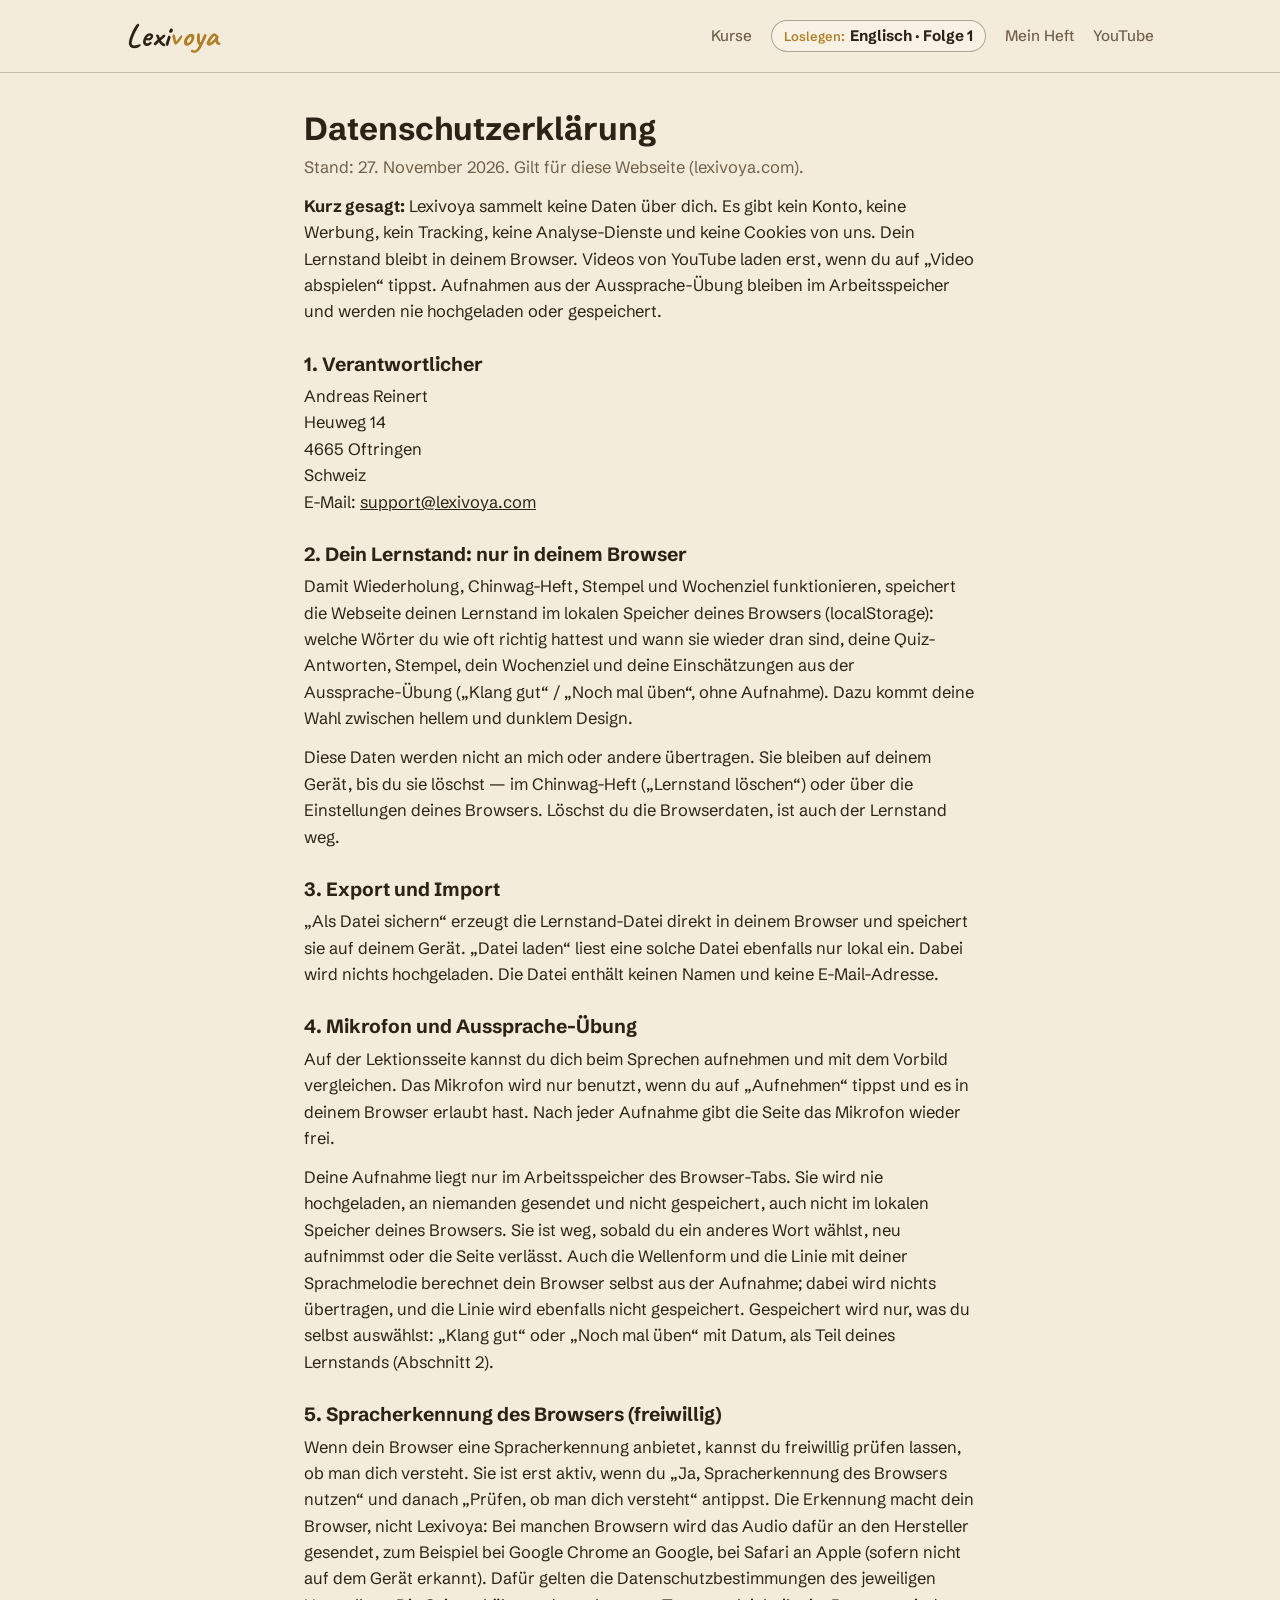
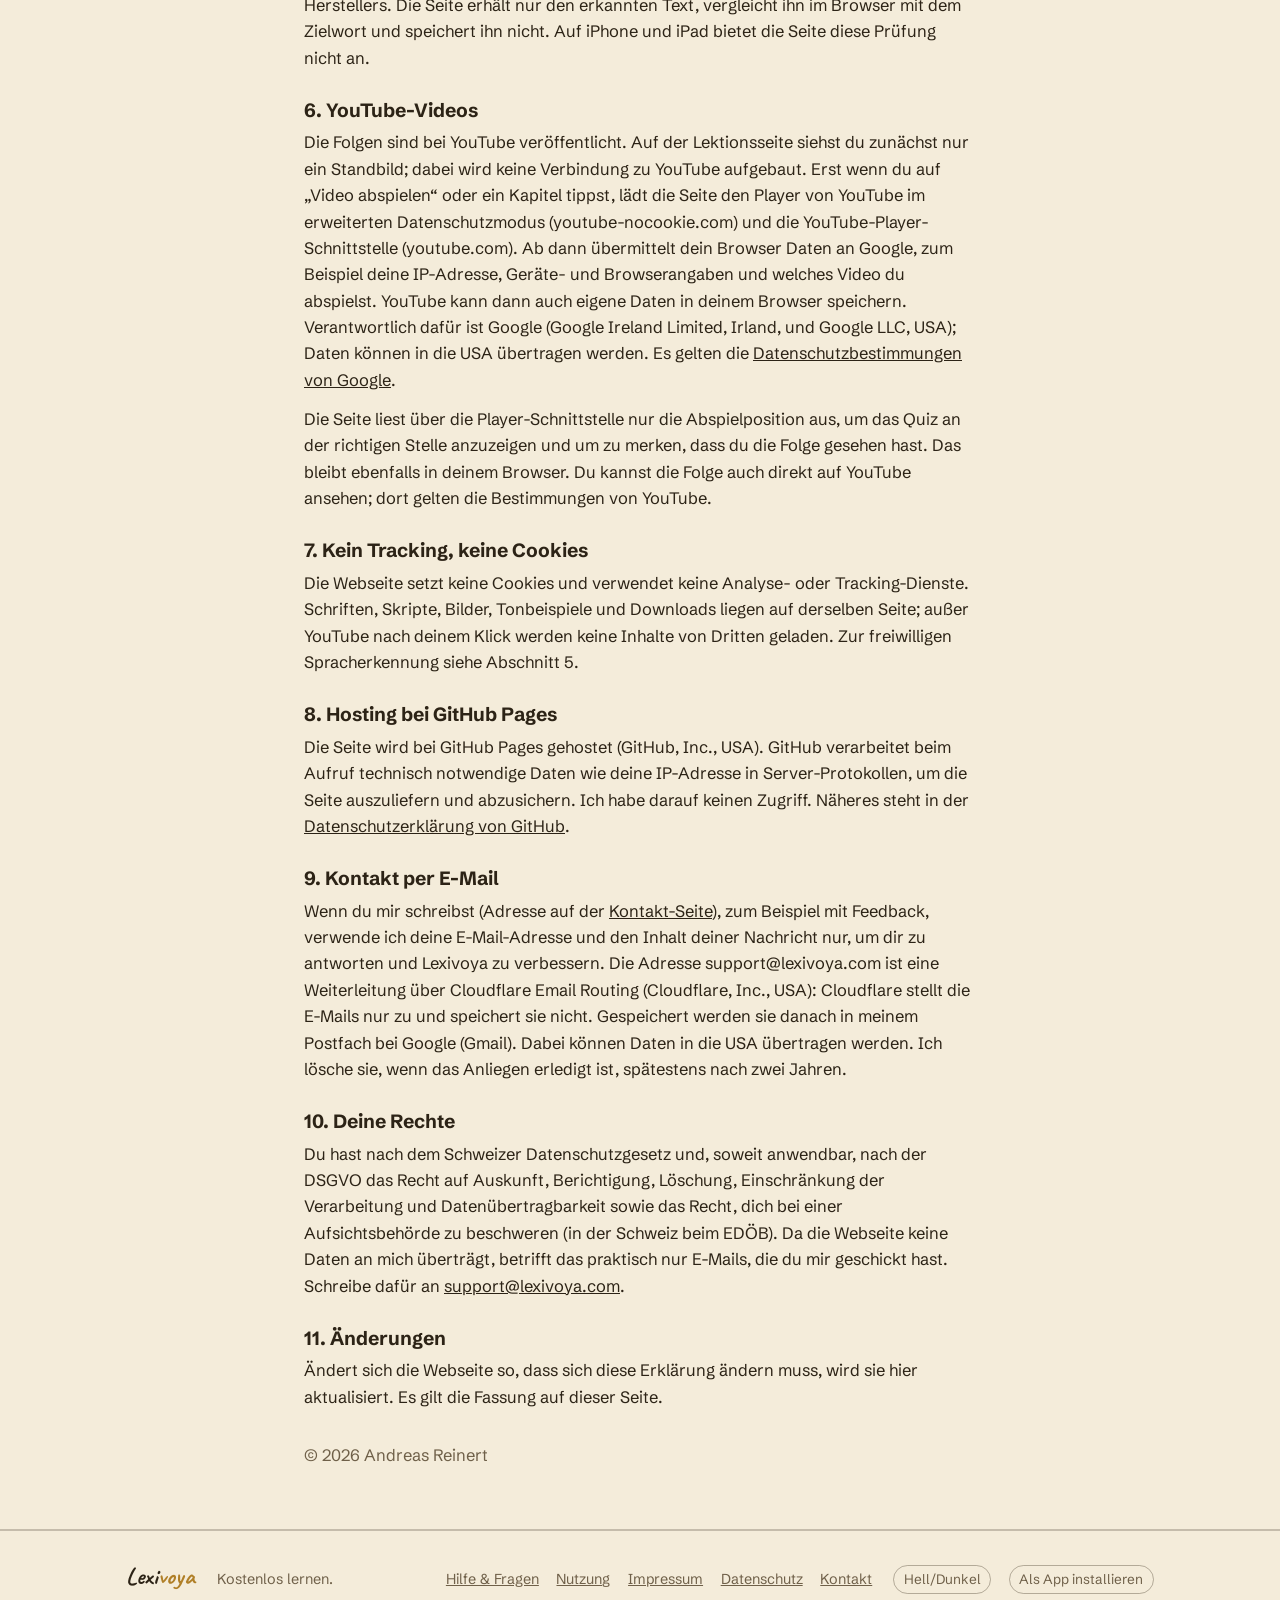
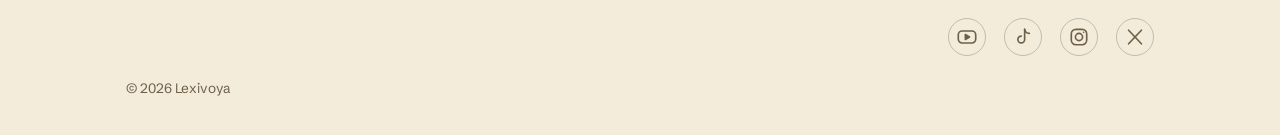
==== commit c657b4c6: "Lexivoya-Website: Seite „Nutzung & Unterricht“ (/nutzung/), Fußzeile mit Nutzung und © 2026 Lexivoya" ====
--- a/datenschutz/index.html
+++ b/datenschutz/index.html
@@ -20,10 +20,10 @@
 <meta name="apple-mobile-web-app-capable" content="yes">
 <meta name="mobile-web-app-capable" content="yes">
 <meta name="apple-mobile-web-app-status-bar-style" content="default">
-<link rel="stylesheet" href="/css/vorlage.css?v=eddf8bff2a">
-<link rel="stylesheet" href="/css/lexivoya.css?v=eddf8bff2a">
+<link rel="stylesheet" href="/css/vorlage.css?v=e524ae33d1">
+<link rel="stylesheet" href="/css/lexivoya.css?v=e524ae33d1">
 <script id="lexivoya-daten" type="application/json">{"kurse":[{"serie":"chinwag","name":"CHINWAG","sprache":"Englisch","richtung":"Deutsch → Englisch","niveau":"A1","staffel":"Staffel 1 · Fresh Start","folgen_geplant":8,"folgen":["A1-K01-S01","A1-K01-S02","A1-K01-S03","A1-K01-S04","A1-K01-S05","A1-K01-S06"],"plan":[{"nr":1,"id":"A1-K01-S01","titel":"Hello, Edinburgh","ab":"2026-11-28T08:00:00Z","thumb":"/bilder/chinwag-folge-1-thumb","url":"/chinwag/folge-1/","video":true},{"nr":2,"id":"A1-K01-S02","titel":"Where are you from?","ab":"2026-12-02T08:00:00Z","thumb":"/bilder/chinwag-folge-2-thumb","url":"/chinwag/folge-2/","video":true},{"nr":3,"id":"A1-K01-S03","titel":"What's your number?","ab":"2026-12-05T08:00:00Z","thumb":"/bilder/chinwag-folge-3-thumb","url":"/chinwag/folge-3/","video":true},{"nr":4,"id":"A1-K01-S04","titel":"What are you reading?","ab":"2026-12-09T08:00:00Z","thumb":"/bilder/chinwag-folge-4-thumb","url":"/chinwag/folge-4/","video":true},{"nr":5,"id":"A1-K01-S05","titel":"Monday to Sunday","ab":"2026-12-12T08:00:00Z","thumb":"/bilder/chinwag-folge-5-thumb","url":"/chinwag/folge-5/","video":true},{"nr":6,"id":"A1-K01-S06","titel":"Can I help you?","ab":"2026-12-16T08:00:00Z","thumb":"/bilder/chinwag-folge-6-thumb","url":"/chinwag/folge-6/","video":true}]}],"folgen":[{"id":"A1-K01-S01","kurs":"chinwag","nr":1,"titel":"Hello, Edinburgh","url":"/chinwag/folge-1/","dauer":918.8,"quiz":[{"id":"s08-02","t":744.71,"frage":"Es ist drei Uhr nachmittags. Du steigst in einen Bus. Wie grüßt du?","optionen":["Good morning.","Good afternoon.","Goodbye."],"richtig":1,"erklaerung":"„Good afternoon!“ Mit „goodbye“ wärst du schon wieder ausgestiegen, bevor der Bus losfährt."},{"id":"s08-04","t":770.0,"frage":"Jemand fragt dich: „How do you spell that?\" Was sollst du tun?","optionen":["Danke sagen.","Deinen Namen buchstabieren.","Eine Zahl nennen."],"richtig":1,"erklaerung":"buchstabieren. Und denk an die Falle: Das englische I klingt wie „ai“. Sonst heißt du am Ende Sophia."},{"id":"s08-06","t":796.85,"frage":"Mr MacLeod sagt: „Your key. Number seven.\" Welche Nummer hat Sofías Wohnung?","optionen":["Sechs.","Sieben.","Elf."],"richtig":1,"erklaerung":"sieben. „Seven.“ Im obersten Stock. Ohne Aufzug. Natürlich."}],"woerter":["hello","good-afternoon","please","sorry","thank-you","goodbye","good-morning","i-am","my-name-is","what-s-your-name","nice-to-meet-you","how-do-you-spell-that"]},{"id":"A1-K01-S02","kurs":"chinwag","nr":2,"titel":"Where are you from?","url":"/chinwag/folge-2/","dauer":750.5,"quiz":[{"id":"s08-02","t":595.66,"frage":"Jemand fragt dich: „Where are you from?“ Was passt?","optionen":["My name is Sofía.","I am from Spain.","Nice to meet you."],"richtig":1,"erklaerung":"„I am from Spain.“ Oder natürlich dein eigenes Land."},{"id":"s08-04","t":616.62,"frage":"Sofía kommt aus Spanien. Sie ist also …","optionen":["Spain.","Spanish.","Scottish."],"richtig":1,"erklaerung":"„Spanish.“ Mit großem S."},{"id":"s08-06","t":641.4,"frage":"Der Verkäufer fragt Sofía: „Are you Scottish?“ Was sagt sie?","optionen":["Yes, I am.","No, I'm not.","Fine day."],"richtig":1,"erklaerung":"„No, I'm not.“ Sofía ist Spanierin. Und „Fine day“ passt sowieso immer, nur nicht als Antwort."}],"woerter":["where-are-you-from","spain","i-am-from","and-you","scotland","are-you","no-i-m-not","spanish","scottish","germany","german","yes-i-am"]},{"id":"A1-K01-S03","kurs":"chinwag","nr":3,"titel":"What's your number?","url":"/chinwag/folge-3/","dauer":738.8,"quiz":[{"id":"s08-02","t":598.77,"frage":"Sofía fragt im Laden: „How much is it?“ Der Verkäufer sagt: „Ten pounds.“ Was kostet die SIM-Karte?","optionen":["Ten pounds.","Twelve pounds.","Twenty pounds."],"richtig":0,"erklaerung":"„Ten pounds.“ Zehn Pfund."},{"id":"s08-04","t":619.26,"frage":"Jemand spricht viel zu schnell. Was sagst du?","optionen":["Slowly, please.","Here you are.","Eleven."],"richtig":0,"erklaerung":"„Slowly, please.“ Oder: „Can you say that again?“"},{"id":"s08-06","t":641.0,"frage":"Wie sagt man die Null in einer Telefonnummer meistens?","optionen":["ten","oh","eleven"],"richtig":1,"erklaerung":"„oh“. Wie der Buchstabe O."}],"woerter":["how-much-is-it","pounds","here-you-are","phone-number","slowly-please","can-you-say-that-again","zero-ten","eleven","twelve","twenty","what-s-your-phone-number","it-is"]},{"id":"A1-K01-S04","kurs":"chinwag","nr":4,"titel":"What are you reading?","url":"/chinwag/folge-4/","dauer":695.2,"quiz":[{"id":"s08-02","t":548.11,"frage":"Morag fragt: „What are you reading?“ Was antwortest du?","optionen":["It is nine o'clock.","I am reading a book.","No, thank you."],"richtig":1,"erklaerung":"„I am reading a book.“ Ich lese ein Buch."},{"id":"s08-04","t":570.55,"frage":"Du willst wissen, wie spät es ist. Was fragst du?","optionen":["What's this?","What time is it?","What are you reading?"],"richtig":1,"erklaerung":"„What time is it?“ Und die Antwort: „It is nine o'clock.“"},{"id":"s08-06","t":593.08,"frage":"Morag bietet dir Tee an. Du möchtest keinen. Was sagst du?","optionen":["No, thank you.","No.","Yes, please."],"richtig":0,"erklaerung":"„No, thank you.“ In Schottland immer mit Dank."}],"woerter":["what-time-is-it","it-is-o-clock","what-are-you-reading","i-am-reading","book","tea","yes-please","this","that","what-s-this","it-is-a","no-thank-you"]},{"id":"A1-K01-S05","kurs":"chinwag","nr":5,"titel":"Monday to Sunday","url":"/chinwag/folge-5/","dauer":641.9,"quiz":[{"id":"s08-02","t":506.35,"frage":"Ein Buch heißt „Tea“. In welches Regal kommt es?","optionen":["Shelf P.","Shelf T.","Shelf D."],"richtig":1,"erklaerung":"„Shelf T.“ Denn „tea“ fängt mit „T“ an."},{"id":"s08-04","t":531.8,"frage":"An welchem Tag ist der Buchladen zu?","optionen":["Sunday. Closed.","Monday. Closed.","Sunday. Open."],"richtig":0,"erklaerung":"„Sunday. Closed.“ Am Sonntag ist der Laden zu."},{"id":"s08-06","t":555.76,"frage":"Heute ist „Tuesday“. Welcher Tag ist „tomorrow“, also morgen?","optionen":["Monday.","Thursday.","Wednesday."],"richtig":2,"erklaerung":"„Wednesday.“ Nach Dienstag kommt Mittwoch."}],"woerter":["monday","tuesday","wednesday","thursday","friday","saturday","sunday","closed","b-c-d-g-p-t","today","tomorrow","see-you-on"]},{"id":"A1-K01-S06","kurs":"chinwag","nr":6,"titel":"Can I help you?","url":"/chinwag/folge-6/","dauer":768.2,"quiz":[{"id":"s08-02","t":616.41,"frage":"Ein Kunde kommt in den Laden. Was sagst du zuerst?","optionen":["Anything else?","Can I help you?","That is all."],"richtig":1,"erklaerung":"„Can I help you?“ Damit bietest du Hilfe an."},{"id":"s08-04","t":641.26,"frage":"Hör genau hin. Wie schreibt man den Namen des Kunden?","optionen":["F, L, I, M, I, N, G.","F, L, A, M, I, N, G.","F, L, E, M, I, N, G."],"richtig":2,"erklaerung":"„F, L, E, M, I, N, G.“ Das englische E klingt wie unser I."},{"id":"s08-06","t":666.72,"frage":"Ein Kunde sucht ein Buch, aber ihr habt es nicht. Was sagst du höflich?","optionen":["It is over there.","Sorry, we do not have it.","Of course."],"richtig":1,"erklaerung":"„Sorry, we do not have it.“ Das ist ein höfliches Nein."}],"woerter":["can-i-help-you","i-am-looking-for","just-a-moment","it-is-over-there","upstairs","anything-else","sorry-we-do-not-have-it","can-you-spell-that-please","of-course","f-l-m-n-s","double","that-is-all"]}],"woerter":{"hello":{"en":"hello","de":"hallo","beispiel":"Hello, Edinburgh!","audio":"/audio/a1-k01-s01/hello.mp3","beispiel_audio":"/audio/a1-k01-s01/hello-beispiel.mp3"},"good-afternoon":{"en":"good afternoon","de":"guten Tag (nachmittags)","beispiel":"Good afternoon, Sofía!","audio":"/audio/a1-k01-s01/good-afternoon.mp3","beispiel_audio":"/audio/a1-k01-s01/good-afternoon-beispiel.mp3"},"please":{"en":"please","de":"bitte","beispiel":"Edinburgh, please.","audio":"/audio/a1-k01-s01/please.mp3","beispiel_audio":"/audio/a1-k01-s01/please-beispiel.mp3"},"sorry":{"en":"Sorry?","de":"Wie bitte?","beispiel":"Sorry? Cockburn Street?","audio":"/audio/a1-k01-s01/sorry.mp3","beispiel_audio":"/audio/a1-k01-s01/sorry-beispiel.mp3"},"thank-you":{"en":"thank you","de":"danke","beispiel":"Thank you, Mr MacLeod!","audio":"/audio/a1-k01-s01/thank-you.mp3","beispiel_audio":"/audio/a1-k01-s01/thank-you-beispiel.mp3"},"goodbye":{"en":"goodbye","de":"auf Wiedersehen","beispiel":"Goodbye, Mr MacLeod!","audio":"/audio/a1-k01-s01/goodbye.mp3","beispiel_audio":"/audio/a1-k01-s01/goodbye-beispiel.mp3"},"good-morning":{"en":"good morning","de":"guten Morgen","beispiel":"Good morning, Mr MacLeod!","audio":"/audio/a1-k01-s01/good-morning.mp3","beispiel_audio":"/audio/a1-k01-s01/good-morning-beispiel.mp3"},"i-am":{"en":"I am","de":"ich bin","beispiel":"I am Sofía.","audio":"/audio/a1-k01-s01/i-am.mp3","beispiel_audio":"/audio/a1-k01-s01/i-am-beispiel.mp3"},"my-name-is":{"en":"My name is …","de":"mein Name ist …","beispiel":"My name is Sofía Marín.","audio":"/audio/a1-k01-s01/my-name-is.mp3","beispiel_audio":"/audio/a1-k01-s01/my-name-is-beispiel.mp3"},"what-s-your-name":{"en":"What's your name?","de":"Wie heißt du? / Wie heißen Sie?","beispiel":"Hello! What's your name?","audio":"/audio/a1-k01-s01/what-s-your-name.mp3","beispiel_audio":"/audio/a1-k01-s01/what-s-your-name-beispiel.mp3"},"nice-to-meet-you":{"en":"Nice to meet you.","de":"Freut mich.","beispiel":"Hello, I'm Sofía. Nice to meet you.","audio":"/audio/a1-k01-s01/nice-to-meet-you.mp3","beispiel_audio":"/audio/a1-k01-s01/nice-to-meet-you-beispiel.mp3"},"how-do-you-spell-that":{"en":"How do you spell that?","de":"Wie schreibt man das?","beispiel":"Cockburn Street? How do you spell that?","audio":"/audio/a1-k01-s01/how-do-you-spell-that.mp3","beispiel_audio":"/audio/a1-k01-s01/how-do-you-spell-that-beispiel.mp3"},"where-are-you-from":{"en":"Where are you from?","de":"Woher kommst du? / Woher kommen Sie?","beispiel":"Hello! Where are you from?","audio":"/audio/a1-k01-s02/where-are-you-from.mp3","beispiel_audio":"/audio/a1-k01-s02/where-are-you-from-beispiel.mp3"},"spain":{"en":"Spain","de":"Spanien","beispiel":"Valencia, Spain.","audio":"/audio/a1-k01-s02/spain.mp3","beispiel_audio":"/audio/a1-k01-s02/spain-beispiel.mp3"},"i-am-from":{"en":"I am from …","de":"ich komme aus …","beispiel":"Hello, I am Sofía. I am from Spain.","audio":"/audio/a1-k01-s02/i-am-from.mp3","beispiel_audio":"/audio/a1-k01-s02/i-am-from-beispiel.mp3"},"and-you":{"en":"And you?","de":"Und du? / Und Sie?","beispiel":"I'm from Spain. And you?","audio":"/audio/a1-k01-s02/and-you.mp3","beispiel_audio":"/audio/a1-k01-s02/and-you-beispiel.mp3"},"scotland":{"en":"Scotland","de":"Schottland","beispiel":"Hello, Scotland!","audio":"/audio/a1-k01-s02/scotland.mp3","beispiel_audio":"/audio/a1-k01-s02/scotland-beispiel.mp3"},"are-you":{"en":"Are you …?","de":"Bist du …? / Sind Sie …?","beispiel":"Hello! Are you Sofía?","audio":"/audio/a1-k01-s02/are-you.mp3","beispiel_audio":"/audio/a1-k01-s02/are-you-beispiel.mp3"},"no-i-m-not":{"en":"No, I'm not.","de":"Nein, bin ich nicht.","beispiel":"Are you a student? No, I'm not.","audio":"/audio/a1-k01-s02/no-i-m-not.mp3","beispiel_audio":"/audio/a1-k01-s02/no-i-m-not-beispiel.mp3"},"spanish":{"en":"Spanish","de":"spanisch / Spanier, Spanierin","beispiel":"Sofía is Spanish.","audio":"/audio/a1-k01-s02/spanish.mp3","beispiel_audio":"/audio/a1-k01-s02/spanish-beispiel.mp3"},"scottish":{"en":"Scottish","de":"schottisch / Schotte, Schottin","beispiel":"Mr MacLeod is Scottish.","audio":"/audio/a1-k01-s02/scottish.mp3","beispiel_audio":"/audio/a1-k01-s02/scottish-beispiel.mp3"},"germany":{"en":"Germany","de":"Deutschland","beispiel":"I'm from Germany.","audio":"/audio/a1-k01-s02/germany.mp3","beispiel_audio":"/audio/a1-k01-s02/germany-beispiel.mp3"},"german":{"en":"German","de":"deutsch / Deutsche, Deutscher","beispiel":"Are you German?","audio":"/audio/a1-k01-s02/german.mp3","beispiel_audio":"/audio/a1-k01-s02/german-beispiel.mp3"},"yes-i-am":{"en":"Yes, I am.","de":"Ja, bin ich.","beispiel":"Are you Spanish? Yes, I am.","audio":"/audio/a1-k01-s02/yes-i-am.mp3","beispiel_audio":"/audio/a1-k01-s02/yes-i-am-beispiel.mp3"},"how-much-is-it":{"en":"How much is it?","de":"Was kostet das?","beispiel":"Milk, please. How much is it?","audio":"/audio/a1-k01-s03/how-much-is-it.mp3","beispiel_audio":"/audio/a1-k01-s03/how-much-is-it-beispiel.mp3"},"pounds":{"en":"pounds","de":"Pfund","beispiel":"Ten pounds, please.","audio":"/audio/a1-k01-s03/pounds.mp3","beispiel_audio":"/audio/a1-k01-s03/pounds-beispiel.mp3"},"here-you-are":{"en":"Here you are.","de":"Bitte schön. (beim Geben)","beispiel":"Ten pounds. Here you are.","audio":"/audio/a1-k01-s03/here-you-are.mp3","beispiel_audio":"/audio/a1-k01-s03/here-you-are-beispiel.mp3"},"phone-number":{"en":"phone number","de":"Telefonnummer","beispiel":"My phone number is oh seven seven oh oh.","audio":"/audio/a1-k01-s03/phone-number.mp3","beispiel_audio":"/audio/a1-k01-s03/phone-number-beispiel.mp3"},"slowly-please":{"en":"Slowly, please.","de":"Langsam, bitte.","beispiel":"Sorry? Slowly, please.","audio":"/audio/a1-k01-s03/slowly-please.mp3","beispiel_audio":"/audio/a1-k01-s03/slowly-please-beispiel.mp3"},"can-you-say-that-again":{"en":"Can you say that again?","de":"Kannst du das noch einmal sagen?","beispiel":"Sorry? Can you say that again?","audio":"/audio/a1-k01-s03/can-you-say-that-again.mp3","beispiel_audio":"/audio/a1-k01-s03/can-you-say-that-again-beispiel.mp3","melodie":{"wort":"steigend","satz":"steigend"}},"zero-ten":{"en":"zero – ten","de":"null bis zehn","beispiel":"Oh seven seven oh oh.","audio":"/audio/a1-k01-s03/zero-ten.mp3","beispiel_audio":"/audio/a1-k01-s03/zero-ten-beispiel.mp3"},"eleven":{"en":"eleven","de":"elf","beispiel":"Eleven pounds.","audio":"/audio/a1-k01-s03/eleven.mp3","beispiel_audio":"/audio/a1-k01-s03/eleven-beispiel.mp3"},"twelve":{"en":"twelve","de":"zwölf","beispiel":"Twelve pounds, please.","audio":"/audio/a1-k01-s03/twelve.mp3","beispiel_audio":"/audio/a1-k01-s03/twelve-beispiel.mp3"},"twenty":{"en":"twenty","de":"zwanzig","beispiel":"Twenty pounds.","audio":"/audio/a1-k01-s03/twenty.mp3","beispiel_audio":"/audio/a1-k01-s03/twenty-beispiel.mp3"},"what-s-your-phone-number":{"en":"What's your phone number?","de":"Wie ist deine Telefonnummer?","beispiel":"Hello, Mr MacLeod. What's your phone number?","audio":"/audio/a1-k01-s03/what-s-your-phone-number.mp3","beispiel_audio":"/audio/a1-k01-s03/what-s-your-phone-number-beispiel.mp3"},"it-is":{"en":"It is …","de":"Es ist … / Sie ist …","beispiel":"It is ten pounds.","audio":"/audio/a1-k01-s03/it-is.mp3","beispiel_audio":"/audio/a1-k01-s03/it-is-beispiel.mp3"},"what-time-is-it":{"en":"What time is it?","de":"Wie spät ist es?","beispiel":"Hello, Mr MacLeod. What time is it?","audio":"/audio/a1-k01-s04/what-time-is-it.mp3","beispiel_audio":"/audio/a1-k01-s04/what-time-is-it-beispiel.mp3"},"it-is-o-clock":{"en":"It is … o'clock.","de":"Es ist … Uhr.","beispiel":"It is ten o'clock.","audio":"/audio/a1-k01-s04/it-is-o-clock.mp3","beispiel_audio":"/audio/a1-k01-s04/it-is-o-clock-beispiel.mp3"},"what-are-you-reading":{"en":"What are you reading?","de":"Was liest du?","beispiel":"Hello, Sofía. What are you reading?","audio":"/audio/a1-k01-s04/what-are-you-reading.mp3","beispiel_audio":"/audio/a1-k01-s04/what-are-you-reading-beispiel.mp3"},"i-am-reading":{"en":"I am reading …","de":"Ich lese …","beispiel":"I am reading a book.","audio":"/audio/a1-k01-s04/i-am-reading.mp3","beispiel_audio":"/audio/a1-k01-s04/i-am-reading-beispiel.mp3"},"book":{"en":"book","de":"Buch","beispiel":"I am reading a book.","audio":"/audio/a1-k01-s04/book.mp3","beispiel_audio":"/audio/a1-k01-s04/book-beispiel.mp3"},"tea":{"en":"tea","de":"Tee","beispiel":"Tea, please.","audio":"/audio/a1-k01-s04/tea.mp3","beispiel_audio":"/audio/a1-k01-s04/tea-beispiel.mp3"},"yes-please":{"en":"Yes, please.","de":"Ja, bitte.","beispiel":"Tea? Yes, please.","audio":"/audio/a1-k01-s04/yes-please.mp3","beispiel_audio":"/audio/a1-k01-s04/yes-please-beispiel.mp3"},"this":{"en":"this","de":"das (hier), dies","beispiel":"This is my book.","audio":"/audio/a1-k01-s04/this.mp3","beispiel_audio":"/audio/a1-k01-s04/this-beispiel.mp3"},"that":{"en":"that","de":"das (dort)","beispiel":"That is the shop.","audio":"/audio/a1-k01-s04/that.mp3","beispiel_audio":"/audio/a1-k01-s04/that-beispiel.mp3"},"what-s-this":{"en":"What's this?","de":"Was ist das?","beispiel":"Sorry. What's this?","audio":"/audio/a1-k01-s04/what-s-this.mp3","beispiel_audio":"/audio/a1-k01-s04/what-s-this-beispiel.mp3"},"it-is-a":{"en":"It is a …","de":"Es ist ein … / eine …","beispiel":"It is a book.","audio":"/audio/a1-k01-s04/it-is-a.mp3","beispiel_audio":"/audio/a1-k01-s04/it-is-a-beispiel.mp3"},"no-thank-you":{"en":"No, thank you.","de":"Nein, danke.","beispiel":"Tea? No, thank you.","audio":"/audio/a1-k01-s04/no-thank-you.mp3","beispiel_audio":"/audio/a1-k01-s04/no-thank-you-beispiel.mp3"},"monday":{"en":"Monday","de":"Montag","beispiel":"Monday, nine o'clock.","audio":"/audio/a1-k01-s05/monday.mp3","beispiel_audio":"/audio/a1-k01-s05/monday-beispiel.mp3"},"tuesday":{"en":"Tuesday","de":"Dienstag","beispiel":"Hello, Morag. It is Tuesday.","audio":"/audio/a1-k01-s05/tuesday.mp3","beispiel_audio":"/audio/a1-k01-s05/tuesday-beispiel.mp3"},"wednesday":{"en":"Wednesday","de":"Mittwoch","beispiel":"It is Wednesday. Fine day!","audio":"/audio/a1-k01-s05/wednesday.mp3","beispiel_audio":"/audio/a1-k01-s05/wednesday-beispiel.mp3"},"thursday":{"en":"Thursday","de":"Donnerstag","beispiel":"Thursday, ten o'clock.","audio":"/audio/a1-k01-s05/thursday.mp3","beispiel_audio":"/audio/a1-k01-s05/thursday-beispiel.mp3"},"friday":{"en":"Friday","de":"Freitag","beispiel":"It is Friday. Tea, please.","audio":"/audio/a1-k01-s05/friday.mp3","beispiel_audio":"/audio/a1-k01-s05/friday-beispiel.mp3"},"saturday":{"en":"Saturday","de":"Samstag","beispiel":"It is Saturday, Sofía.","audio":"/audio/a1-k01-s05/saturday.mp3","beispiel_audio":"/audio/a1-k01-s05/saturday-beispiel.mp3"},"sunday":{"en":"Sunday","de":"Sonntag","beispiel":"It is Sunday.","audio":"/audio/a1-k01-s05/sunday.mp3","beispiel_audio":"/audio/a1-k01-s05/sunday-beispiel.mp3"},"closed":{"en":"closed","de":"geschlossen, zu","beispiel":"Sunday. The shop is closed.","audio":"/audio/a1-k01-s05/closed.mp3","beispiel_audio":"/audio/a1-k01-s05/closed-beispiel.mp3"},"b-c-d-g-p-t":{"en":"B – C – D – G – P – T","de":"die Buchstaben B, C, D, G, P, T","beispiel":"Shelf B. Shelf D.","audio":"/audio/a1-k01-s05/b-c-d-g-p-t.mp3","beispiel_audio":"/audio/a1-k01-s05/b-c-d-g-p-t-beispiel.mp3"},"today":{"en":"today","de":"heute","beispiel":"Today is Saturday.","audio":"/audio/a1-k01-s05/today.mp3","beispiel_audio":"/audio/a1-k01-s05/today-beispiel.mp3"},"tomorrow":{"en":"tomorrow","de":"morgen","beispiel":"Tomorrow is Monday.","audio":"/audio/a1-k01-s05/tomorrow.mp3","beispiel_audio":"/audio/a1-k01-s05/tomorrow-beispiel.mp3"},"see-you-on":{"en":"See you on …","de":"Bis … / Wir sehen uns am …","beispiel":"See you on Friday, Morag.","audio":"/audio/a1-k01-s05/see-you-on.mp3","beispiel_audio":"/audio/a1-k01-s05/see-you-on-beispiel.mp3"},"can-i-help-you":{"en":"Can I help you?","de":"Kann ich Ihnen helfen?","beispiel":"Good morning. Can I help you?","audio":"/audio/a1-k01-s06/can-i-help-you.mp3","beispiel_audio":"/audio/a1-k01-s06/can-i-help-you-beispiel.mp3","melodie":{"wort":"steigend","satz":"steigend"}},"i-am-looking-for":{"en":"I am looking for …","de":"Ich suche …","beispiel":"I am looking for Morag.","audio":"/audio/a1-k01-s06/i-am-looking-for.mp3","beispiel_audio":"/audio/a1-k01-s06/i-am-looking-for-beispiel.mp3"},"just-a-moment":{"en":"Just a moment.","de":"Einen Moment.","beispiel":"Tea? Just a moment.","audio":"/audio/a1-k01-s06/just-a-moment.mp3","beispiel_audio":"/audio/a1-k01-s06/just-a-moment-beispiel.mp3"},"it-is-over-there":{"en":"It is over there.","de":"Es ist dort drüben.","beispiel":"The ladder? It is over there.","audio":"/audio/a1-k01-s06/it-is-over-there.mp3","beispiel_audio":"/audio/a1-k01-s06/it-is-over-there-beispiel.mp3"},"upstairs":{"en":"upstairs","de":"oben, eine Treppe höher","beispiel":"Morag is upstairs.","audio":"/audio/a1-k01-s06/upstairs.mp3","beispiel_audio":"/audio/a1-k01-s06/upstairs-beispiel.mp3"},"anything-else":{"en":"Anything else?","de":"Sonst noch etwas?","beispiel":"Here you are. Anything else?","audio":"/audio/a1-k01-s06/anything-else.mp3","beispiel_audio":"/audio/a1-k01-s06/anything-else-beispiel.mp3","melodie":{"wort":"steigend","satz":"steigend"}},"sorry-we-do-not-have-it":{"en":"Sorry, we do not have it.","de":"Tut mir leid, das haben wir nicht.","beispiel":"Milk? Sorry, we do not have it.","audio":"/audio/a1-k01-s06/sorry-we-do-not-have-it.mp3","beispiel_audio":"/audio/a1-k01-s06/sorry-we-do-not-have-it-beispiel.mp3"},"can-you-spell-that-please":{"en":"Can you spell that, please?","de":"Können Sie das bitte buchstabieren?","beispiel":"Sorry? Can you spell that, please?","audio":"/audio/a1-k01-s06/can-you-spell-that-please.mp3","beispiel_audio":"/audio/a1-k01-s06/can-you-spell-that-please-beispiel.mp3","melodie":{"wort":"steigend","satz":"steigend"}},"of-course":{"en":"Of course.","de":"Natürlich. / Klar.","beispiel":"Milk? Yes, of course.","audio":"/audio/a1-k01-s06/of-course.mp3","beispiel_audio":"/audio/a1-k01-s06/of-course-beispiel.mp3"},"f-l-m-n-s":{"en":"F – L – M – N – S","de":"die Buchstaben F, L, M, N, S","beispiel":"Fleming. F, L, E, M, I, N, G.","audio":"/audio/a1-k01-s06/f-l-m-n-s.mp3","beispiel_audio":"/audio/a1-k01-s06/f-l-m-n-s-beispiel.mp3"},"double":{"en":"double","de":"doppelt","beispiel":"Mill. M, I, double L.","audio":"/audio/a1-k01-s06/double.mp3","beispiel_audio":"/audio/a1-k01-s06/double-beispiel.mp3"},"that-is-all":{"en":"That is all.","de":"Das ist alles.","beispiel":"Tea, please. That is all.","audio":"/audio/a1-k01-s06/that-is-all.mp3","beispiel_audio":"/audio/a1-k01-s06/that-is-all-beispiel.mp3"}},"kompetenzen":[{"ziel":"Auf Englisch grüßen und dich verabschieden — passend zur Tageszeit","kannst":"Du kannst auf Englisch grüßen und dich verabschieden — passend zur Tageszeit.","woerter":["hello","good-morning","good-afternoon","goodbye"],"kurs":"chinwag","folge":"A1-K01-S01"},{"ziel":"Dich auf Englisch vorstellen","kannst":"Du kannst dich auf Englisch vorstellen.","woerter":["i-am","my-name-is","nice-to-meet-you"],"kurs":"chinwag","folge":"A1-K01-S01"},{"ziel":"Nach einem Namen fragen und um Buchstabieren bitten","kannst":"Du kannst nach einem Namen fragen und darum bitten, ihn zu buchstabieren.","woerter":["what-s-your-name","how-do-you-spell-that"],"kurs":"chinwag","folge":"A1-K01-S01"},{"ziel":"Höflich bitten, danken und nachfragen","kannst":"Du kannst höflich bitten, danken und nachfragen, wenn du etwas nicht verstanden hast.","woerter":["please","thank-you","sorry"],"kurs":"chinwag","folge":"A1-K01-S01"},{"ziel":"Sagen, woher du kommst, und danach fragen","kannst":"Du kannst sagen, woher du kommst, danach fragen und die Frage zurückgeben.","woerter":["where-are-you-from","i-am-from","and-you"],"kurs":"chinwag","folge":"A1-K01-S02"},{"ziel":"Drei Länder auf Englisch nennen","kannst":"Du kannst Spanien, Schottland und Deutschland auf Englisch nennen.","woerter":["spain","scotland","germany"],"kurs":"chinwag","folge":"A1-K01-S02"},{"ziel":"Die passende Nationalität sagen","kannst":"Du kannst die passende Nationalität sagen und weißt, dass man sie im Englischen groß schreibt.","woerter":["spanish","scottish","german"],"kurs":"chinwag","folge":"A1-K01-S02"},{"ziel":"Mit Ja oder Nein kurz antworten","kannst":"Du kannst mit „Are you …?“ nachfragen und kurz mit Ja oder Nein antworten.","woerter":["are-you","yes-i-am","no-i-m-not"],"kurs":"chinwag","folge":"A1-K01-S02"},{"ziel":"Die Zahlen von 0 bis 20 verstehen und sagen","kannst":"Du kannst die Zahlen von null bis zwanzig verstehen und bis zwölf sagen.","woerter":["zero-ten","eleven","twelve","twenty"],"kurs":"chinwag","folge":"A1-K01-S03"},{"ziel":"Nach dem Preis fragen und bezahlen","kannst":"Du kannst nach dem Preis fragen, einen Preis in Pfund verstehen und etwas überreichen.","woerter":["how-much-is-it","pounds","here-you-are"],"kurs":"chinwag","folge":"A1-K01-S03"},{"ziel":"Eine Telefonnummer erfragen und nennen","kannst":"Du kannst nach einer Telefonnummer fragen und deine eigene nennen.","woerter":["phone-number","what-s-your-phone-number","it-is"],"kurs":"chinwag","folge":"A1-K01-S03"},{"ziel":"Um langsames Sprechen und Wiederholung bitten","kannst":"Du kannst bitten, langsamer zu sprechen oder etwas zu wiederholen.","woerter":["slowly-please","can-you-say-that-again"],"kurs":"chinwag","folge":"A1-K01-S03"},{"ziel":"Nach der Uhrzeit fragen und sie sagen","kannst":"Du kannst fragen, wie spät es ist, und die volle Stunde sagen.","woerter":["what-time-is-it","it-is-o-clock"],"kurs":"chinwag","folge":"A1-K01-S04"},{"ziel":"Sagen, was man liest","kannst":"Du kannst fragen, was jemand liest, und sagen, was du selbst liest.","woerter":["what-are-you-reading","i-am-reading","book"],"kurs":"chinwag","folge":"A1-K01-S04"},{"ziel":"Nach Dingen fragen und sie benennen","kannst":"Du kannst nach einem Ding fragen und es benennen, nah mit „this“, fern mit „that“.","woerter":["what-s-this","it-is-a","this","that"],"kurs":"chinwag","folge":"A1-K01-S04"},{"ziel":"Etwas annehmen oder höflich ablehnen","kannst":"Du kannst Tee annehmen oder höflich ablehnen.","woerter":["tea","yes-please","no-thank-you"],"kurs":"chinwag","folge":"A1-K01-S04"},{"ziel":"Die Wochentage verstehen und sagen","kannst":"Du kannst alle sieben Wochentage verstehen und sagen.","woerter":["monday","tuesday","wednesday","thursday","friday","saturday","sunday"],"kurs":"chinwag","folge":"A1-K01-S05"},{"ziel":"Heute und morgen sagen","kannst":"Du kannst sagen, welcher Tag heute ist und welcher morgen ist.","woerter":["today","tomorrow"],"kurs":"chinwag","folge":"A1-K01-S05"},{"ziel":"Sich verabschieden und sagen, wann ein Laden zu ist","kannst":"Du kannst dich mit „See you on …“ verabschieden und sagen, dass ein Laden zu ist.","woerter":["see-you-on","closed"],"kurs":"chinwag","folge":"A1-K01-S05"},{"ziel":"Die Buchstaben B C D G P T","kannst":"Du kannst die Buchstaben B, C, D, G, P und T hören und sagen.","woerter":["b-c-d-g-p-t"],"kurs":"chinwag","folge":"A1-K01-S05"},{"ziel":"Im Laden Hilfe anbieten","kannst":"Du kannst im Laden Hilfe anbieten und fragen, ob noch etwas fehlt.","woerter":["can-i-help-you","just-a-moment","anything-else","that-is-all"],"kurs":"chinwag","folge":"A1-K01-S06"},{"ziel":"Sagen, was du suchst und wo etwas ist","kannst":"Du kannst sagen, was du suchst, und zeigen, wo etwas ist.","woerter":["i-am-looking-for","it-is-over-there","upstairs"],"kurs":"chinwag","folge":"A1-K01-S06"},{"ziel":"Höflich Nein sagen","kannst":"Du kannst höflich sagen, dass etwas fehlt, und „natürlich“ sagen.","woerter":["sorry-we-do-not-have-it","of-course"],"kurs":"chinwag","folge":"A1-K01-S06"},{"ziel":"Buchstabieren lassen: F L M N S und double","kannst":"Du kannst um Buchstabieren bitten und F, L, M, N, S und „double“ hören und sagen.","woerter":["can-you-spell-that-please","f-l-m-n-s","double"],"kurs":"chinwag","folge":"A1-K01-S06"}]}</script>
-<script src="/js/lernstand.js?v=eddf8bff2a"></script>
+<script src="/js/lernstand.js?v=e524ae33d1"></script>
 </head>
 <body>
 <header><div class="wrap nav">
@@ -39,7 +39,7 @@
 <main id="top">
 <div class="wrap recht">
   <h1>Datenschutzerklärung</h1>
-  <p class="muted">Stand: 26. November 2026. Gilt für diese Webseite (lexivoya.com).</p>
+  <p class="muted">Stand: 27. November 2026. Gilt für diese Webseite (lexivoya.com).</p>
 
   <p><b>Kurz gesagt:</b> Lexivoya sammelt keine Daten über dich. Es gibt kein Konto, keine Werbung, kein Tracking, keine Analyse-Dienste und keine Cookies von uns. Dein Lernstand bleibt in deinem Browser. Videos von YouTube laden erst, wenn du auf „Video abspielen“ tippst. Aufnahmen aus der Aussprache-Übung bleiben im Arbeitsspeicher und werden nie hochgeladen oder gespeichert.</p>
 
@@ -93,13 +93,14 @@
 <footer><div class="wrap foot">
   <span class="wordmark">Lexi<span style="color:var(--accent)">voya</span></span>
   <span>Kostenlos lernen.</span>
-  <nav class="foot-links" aria-label="Hilfe, Rechtliches und Kontakt"><a href="/hilfe/">Hilfe &amp; Fragen</a><a href="/impressum/">Impressum</a><a href="/datenschutz/">Datenschutz</a><a href="/kontakt/">Kontakt</a><button class="thema" type="button">Hell/Dunkel</button><a class="app-knopf" href="/hilfe/#app-installieren" data-installieren>Als App installieren</a></nav>
+  <nav class="foot-links" aria-label="Hilfe, Nutzung, Rechtliches und Kontakt"><a href="/hilfe/">Hilfe &amp; Fragen</a><a href="/nutzung/">Nutzung</a><a href="/impressum/">Impressum</a><a href="/datenschutz/">Datenschutz</a><a href="/kontakt/">Kontakt</a><button class="thema" type="button">Hell/Dunkel</button><a class="app-knopf" href="/hilfe/#app-installieren" data-installieren>Als App installieren</a></nav>
   <nav class="sozial" aria-label="Lexivoya in sozialen Netzwerken">
     <a href="https://www.youtube.com/@Lexivoya" target="_blank" rel="noopener" aria-label="Lexivoya bei YouTube" title="YouTube"><svg viewBox="0 0 24 24" width="22" height="22" fill="none" stroke="currentColor" stroke-width="1.8" stroke-linecap="round" stroke-linejoin="round" aria-hidden="true" focusable="false"><rect x="2.5" y="5.5" width="19" height="13" rx="4.2"/><path d="M10.2 9.3v5.4l4.6-2.7z" fill="currentColor"/></svg></a>
     <a href="https://www.tiktok.com/@lexivoya" target="_blank" rel="noopener" aria-label="Lexivoya bei TikTok" title="TikTok"><svg viewBox="0 0 24 24" width="22" height="22" fill="none" stroke="currentColor" stroke-width="1.8" stroke-linecap="round" stroke-linejoin="round" aria-hidden="true" focusable="false"><path d="M13.8 3.6v11.1a3.7 3.7 0 1 1-3.7-3.7"/><path d="M13.8 3.6c.5 2.6 2.4 4.3 5.1 4.5"/></svg></a>
     <a href="https://www.instagram.com/lexivoya/" target="_blank" rel="noopener" aria-label="Lexivoya bei Instagram" title="Instagram"><svg viewBox="0 0 24 24" width="22" height="22" fill="none" stroke="currentColor" stroke-width="1.8" stroke-linecap="round" stroke-linejoin="round" aria-hidden="true" focusable="false"><rect x="3.6" y="3.6" width="16.8" height="16.8" rx="5"/><circle cx="12" cy="12" r="3.9"/><circle cx="17.1" cy="6.9" r=".9" fill="currentColor" stroke="none"/></svg></a>
     <a href="https://x.com/Lexivoya" target="_blank" rel="noopener" aria-label="Lexivoya bei X" title="X"><svg viewBox="0 0 24 24" width="22" height="22" fill="none" stroke="currentColor" stroke-width="1.8" stroke-linecap="round" stroke-linejoin="round" aria-hidden="true" focusable="false"><path d="M5 4.6l14 14.8"/><path d="M19 4.6L5 19.4"/></svg></a>
   </nav>
+  <p class="foot-copy">© 2026 Lexivoya</p>
 </div></footer>
 
 </body>
--- a/css/lexivoya.css
+++ b/css/lexivoya.css
@@ -300,3 +300,18 @@
 .foot .app-knopf:hover{color:var(--ink); border-color:var(--line);}
 :root[data-app="standalone"] [data-installieren]{display:none !important;}
 @media (display-mode: standalone){ [data-installieren]{display:none !important;} }
+
+/* Nutzung & Unterricht (Andreas Reinert 2026-11-26): drei Blöcke erlaubt / nach Absprache / nicht erlaubt, Zeichen statt Juristendeutsch */
+.nutzung{max-width:44rem;}
+.nutzung .lede + .hinweis{margin-top:.6rem; line-height:1.5;}
+.nutzung-block{margin:1.4rem 0 0; padding:1rem 1.1rem 1.05rem; border:1.5px solid color-mix(in srgb, var(--line) 22%, transparent); border-left:5px solid var(--zeichen); border-radius:10px; background:var(--card); scroll-margin-top:6rem;}
+.nutzung-block h2{margin:0 0 .55rem;}
+.nutzung-block.ja{--zeichen:var(--ok);} .nutzung-block.teil{--zeichen:var(--accent);} .nutzung-block.nein{--zeichen:#c2583e;}
+.nutzung .nutzung-liste{list-style:none; margin:0; padding:0; display:grid; gap:.55rem;}
+.nutzung-liste li{position:relative; padding-left:1.7rem; line-height:1.45;}
+.nutzung-liste li::before{position:absolute; left:0; top:-.12rem; font-family:var(--hand); font-weight:700; font-size:1.35rem; line-height:1; color:var(--zeichen);}
+.ja .nutzung-liste li::before{content:"✓";} .teil .nutzung-liste li::before{content:"→";} .nein .nutzung-liste li::before{content:"✗";}
+.nutzung-copy{margin-top:2rem;}
+@media (max-width:640px){ .nutzung-block{padding:.9rem .85rem .95rem;} }
+/* Fuß: © unter allen Links (eigene Zeile, kein Trennpunkt) */
+.foot .foot-copy{width:100%; margin:0; font-size:.85rem; color:var(--ink-soft);}
